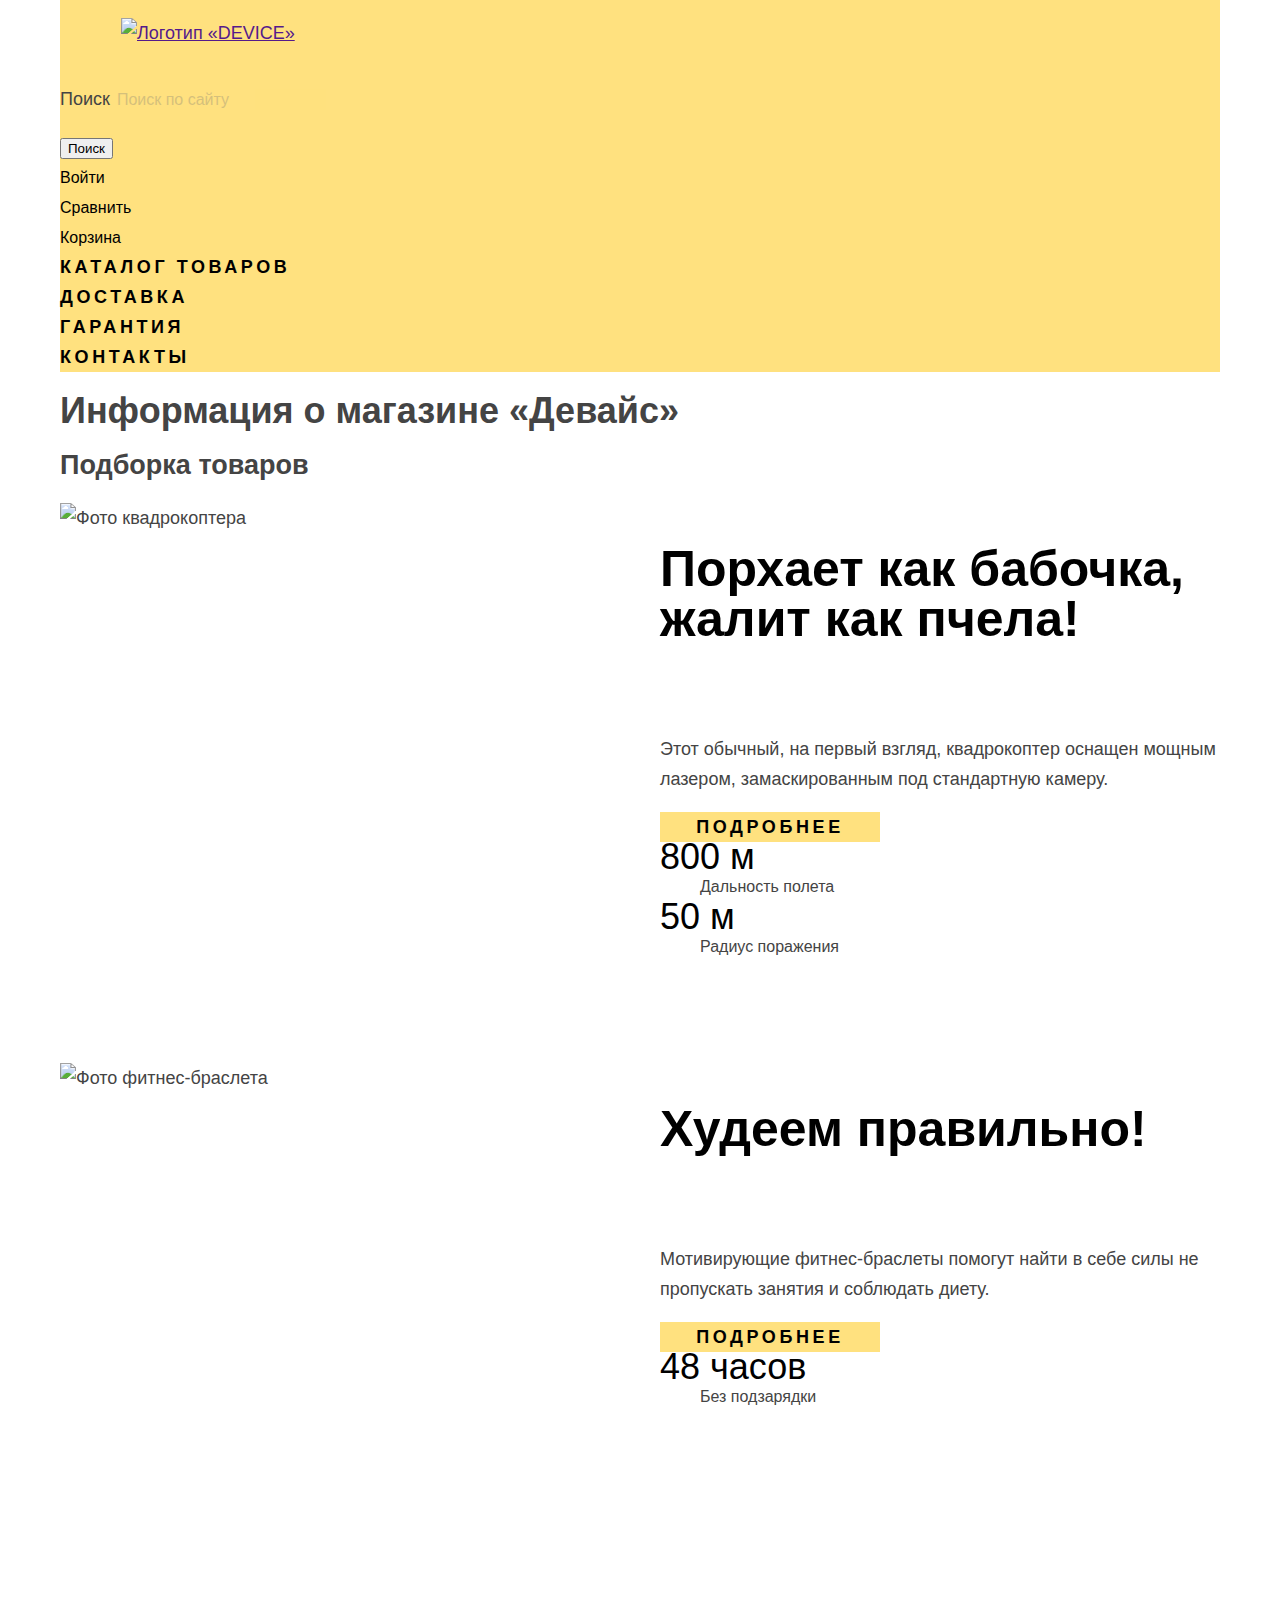
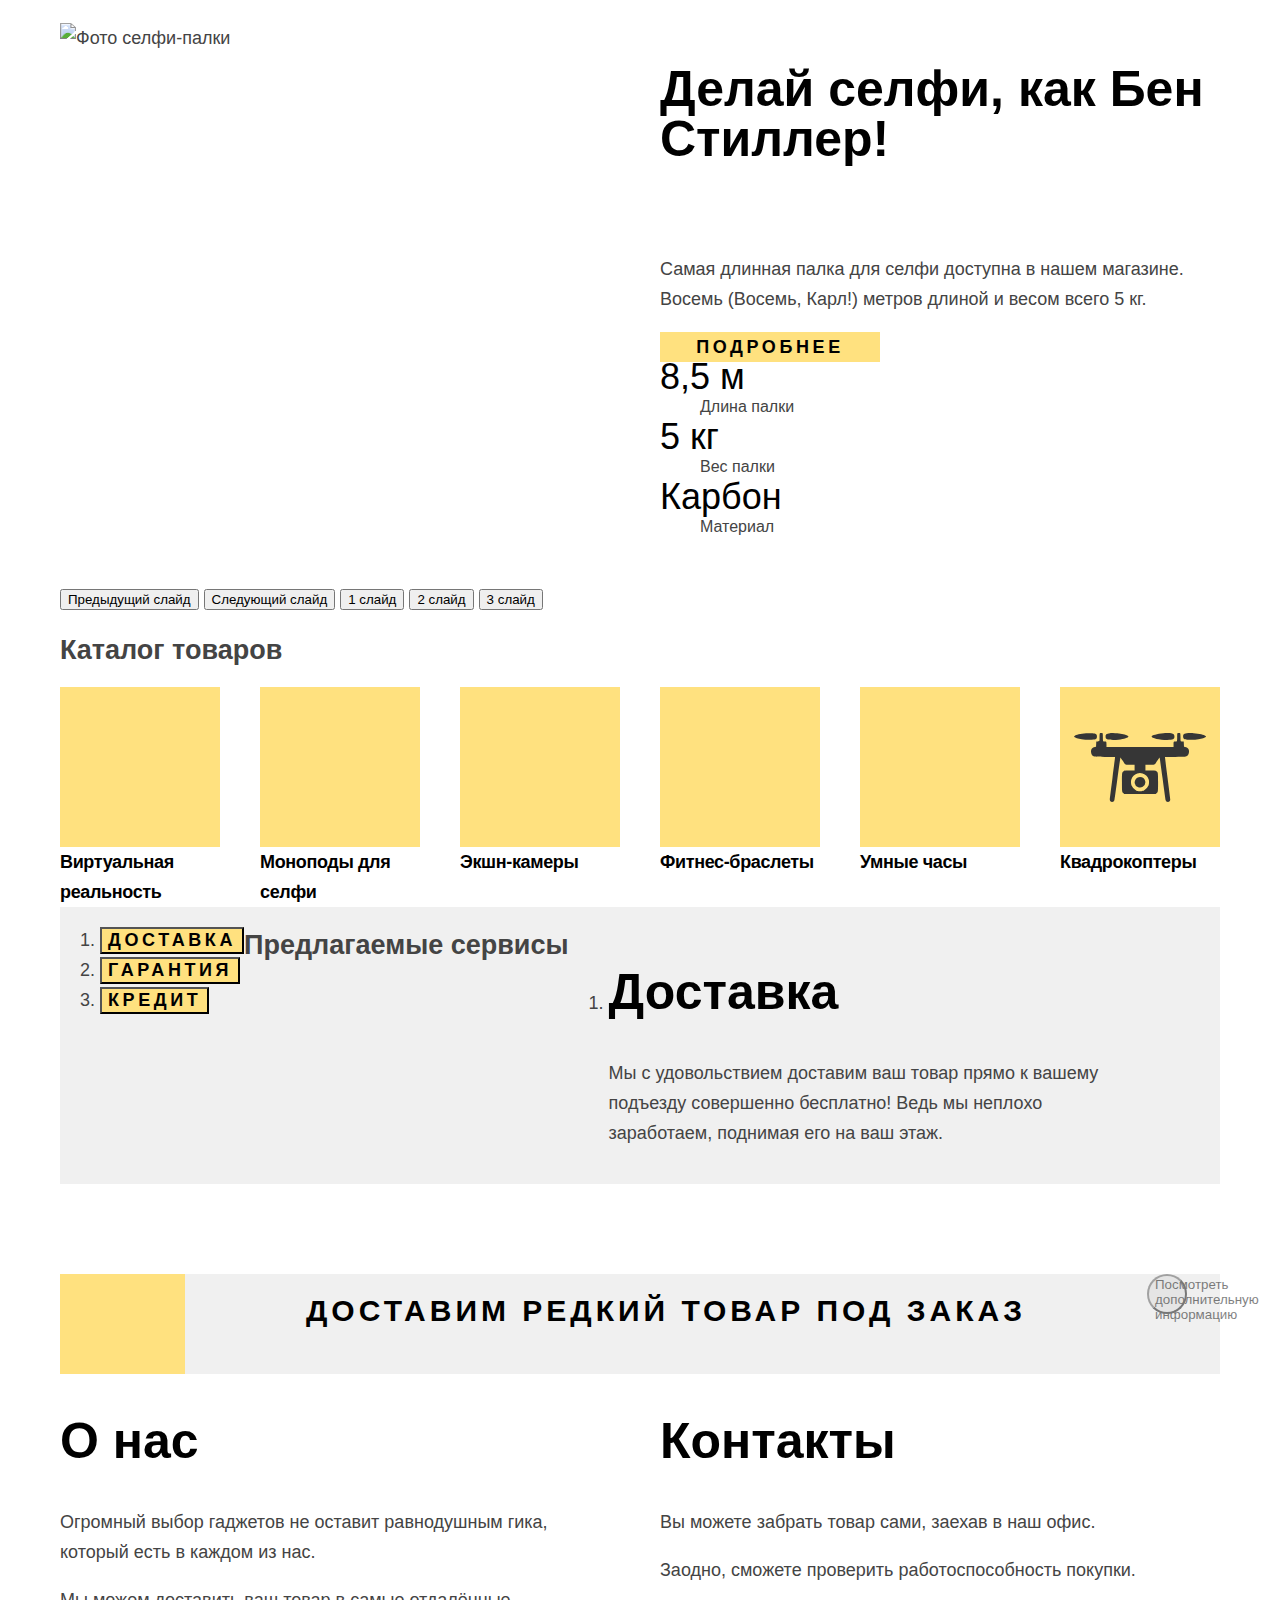
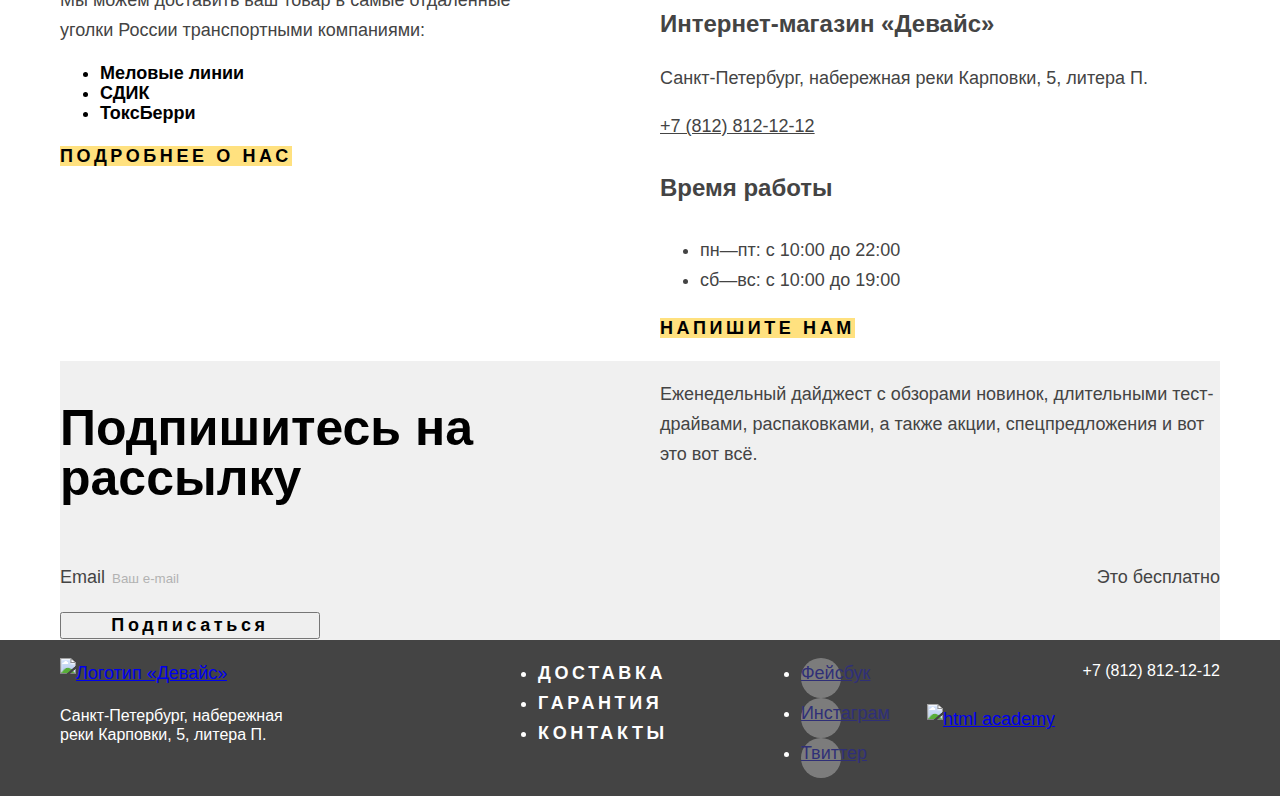
==== index.html @ fc52a1dc "Изменение в сетке главной страницы" ====
<!DOCTYPE html>
<html lang="ru">

<head>
  <meta charset="utf-8">
  <title>HTML Academy: Девайс</title>
  <link rel="stylesheet" href="styles/styles.css">
</head>

<body>
  <header class="page-header">
    <div class="header-container">
      <p class="page-header-logo">
        <a class="page-header-logo-link" href="">
          <img class="page-header-logo" src="img/device-logo.svg" width="144,9" height="36" alt="Логотип «DEVICE»">
        </a>
      </p>
      <ul class="user-list clear-list">
        <li class="user-item">
          <form class="user-serch-form" action="https://echo.htmlacademy.ru/" method="post">
            <p class="user-serch-field">
              <label class="visually-hidden" for="serch-field">Поиск</label>
              <input class="field-serch" placeholder="Поиск по сайту" type="text" name="serch-field" id="serch-field" required>
            </p>
            <button class="serch-button" type="submit">
              <span class="visually-hidden">Поиск</span>
            </button>
          </form>
        </li>
        <li class="user-item">
          <a class="user-link" href="#">Войти</a>
        </li>
        <li class="user-item">
          <a class="user-link" href="#">Сравнить</a>
        </li>
        <li class="user-item">
          <a class="user-link" href="#">Корзина</a>
        </li>
      </ul>

      <nav class="navigation">
        <ul class="navigation-list clear-list">
          <li class="navigation-item">
            <a class="navigation-link" href="catalog.html">Каталог товаров</a>
          </li>
          <li class="navigation-item">
            <a class="navigation-link" href="delivery.html">Доставка</a>
          </li>
          <li class="navigation-item">
            <a class="navigation-link" href="quality.html">Гарантия</a>
          </li>
          <li class="navigation-item">
            <a class="navigation-link" href="contacts.html">Контакты</a>
          </li>
        </ul>
      </nav>
    </div>
  </header>

  <main class="main-container main-index">
    <div class="page-container">
      <h1 class="visually-hidden">Информация о магазине «Девайс»</h1>
      <section class="slider">
        <h2 class="visually-hidden">Подборка товаров</h2>
        <ol class="slider-list clear-list">
          <li class="slider-item">
            <img class="slider-image" src="img/quadcopter-slider.png" width="560" height="560" alt="Фото квадрокоптера">
            <div class="slider-item-container">
              <h2 class="title slider-title">Порхает как бабочка, жалит как пчела!</h2>
              <div class="slider-number">01</div>
              <p class="slider-information">Этот обычный, на первый взгляд, квадрокоптер оснащен мощным лазером, замаскированным под стандартную камеру.</p>
              <a class="button button-slider button-more" href="#">Подробнее</a>
              <dl class="slider-description-list">
                <dt class="slider-description-term">800 м</dt>
                <dd class="slider-description-definition">Дальность полета</dd>
                <dt class="slider-description-term">50 м</dt>
                <dd class="slider-description-definition">Радиус поражения</dd>
              </dl>
            </div>
          </li>
          <li class="slider-item">
            <img class="slider-image" src="img/fitness-bracelet-slider.png" width="560" height="560" alt="Фото фитнес-браслета">
            <div class="slider-item-container">
              <h2 class="title slider-title">Худеем правильно!</h2>
              <div class="slider-number">02</div>
              <p class="slider-information">Мотивирующие фитнес-браслеты помогут найти в себе силы не пропускать занятия и соблюдать диету.</p>
              <a class="button button-slider button-more" href="#">Подробнее</a>
              <dl class="slider-description-list">
                <dt class="slider-description-term">48 часов</dt>
                <dd class="slider-description-definition">Без подзарядки</dd>
              </dl>
            </div>
          </li>
          <li class="slider-item">
            <img class="slider-image" src="img/selfie-stick-slider.png" width="560" height="560" alt="Фото селфи-палки">
            <div class="slider-item-container">
              <h2 class="title slider-title">Делай селфи, как Бен Стиллер!</h2>
              <div class="slider-number">03</div>
              <p class="slider-information">Самая длинная палка для селфи доступна в нашем магазине. Восемь (Восемь, Карл!) метров длиной и весом всего 5 кг.</p>
              <a class="button button-slider button-more" href="#">Подробнее</a>
              <dl class="slider-description-list">
                <dt class="slider-description-term">8,5 м</dt>
                <dd class="slider-description-definition">Длина палки</dd>
                <dt class="slider-description-term">5 кг</dt>
                <dd class="slider-description-definition">Вес палки</dd>
                <dt class="slider-description-term">Карбон</dt>
                <dd class="slider-description-definition">Материал</dd>
              </dl>
            </div>
          </li>
        </ol>
        <button class="slider-button slider-prev" type="button">
          <span class="visually-hidden">Предыдущий слайд</span>
        </button>
        <button class="slider-button slider-next" type="button">
          <span class="visually-hidden">Следующий слайд</span>
        </button>
        <button class="slider-pagination-button slider-pagination-button-current" type="button">
          <span class="visually-hidden">1 слайд</span>
        </button>
        <button class="slider-pagination-button" type="button">
          <span class="visually-hidden">2 слайд</span>
        </button>
        <button class="slider-pagination-button" type="button">
          <span class="visually-hidden">3 слайд</span>
        </button>
      </section>

      <section class="catalog-products">
        <h2 class="visually-hidden">Каталог товаров</h2>
        <ul class="catalog-list clear-list">
          <li class="catalog-item">
            <a class="catalog-link vr-link" href="#">Виртуальная реальность</a>
          </li>
          <li class="catalog-item">
            <a class="catalog-link monopod-link" href="#">Моноподы для селфи</a>
          </li>
          <li class="catalog-item">
            <a class="catalog-link action-camera-link" href="#">Экшн-камеры</a>
          </li>
          <li class="catalog-item">
            <a class="catalog-link fitness-bracelets-link" href="#">Фитнес-браслеты</a>
          </li>
          <li class="catalog-item">
            <a class="catalog-link smart-watch-link" href="#">Умные часы</a>
          </li>
          <li class="catalog-item">
            <a class="catalog-link quadcopter-link" href="#">Квадрокоптеры</a>
          </li>
        </ul>
      </section>

      <section class="services clear-list">
        <h2 class="visually-hidden">Предлагаемые сервисы</h2>
        <!-- Пока разметила таблицей, так как в задании нет выпадающих блоков  -->
        <ol class="services-list">
          <li class="services-item">
            <h2 class="title services-title">Доставка</h2>
            <p class="services-description">Мы с удовольствием доставим ваш товар прямо к вашему подъезду совершенно бесплатно! Ведь мы неплохо заработаем, поднимая его на ваш этаж.</p>
          </li>
        </ol>
        <ol class="slider-service-list">
          <li class="slider-servise-item">
            <button class="button service-button-current" type="button">Доставка</button>
          </li>
          <li class="slider-servise-item">
            <button class="button service-button" type="button">Гарантия</button>
          </li>
          <li class="slider-servise-item">
            <button class="button service-button" type="button">Кредит</button>
          </li>
        </ol>
      </section>

      <section class="appointment">
        <a class="appointment-link" href="#">
          <div class="delivery-block"></div>
          <h2 class="appointment-title">Доставим редкий товар под заказ</h2>
          <button class="info" type="button">
            <span class="visually-hidden">Посмотреть дополнительную информацию</span>
          </button>
        </a>
      </section>

      <div class="index-columns">
        <section class="information-section">
          <h2 class="title iformation-title">О нас</h2>
          <p class="iformation-description">Огромный выбор гаджетов не оставит равнодушным гика, который есть в каждом из нас.</p>
          <p class="iformation-description">Мы можем доставить ваш товар в самые отдалённые уголки России транспортными компаниями:</p>
          <ul class="transport-company-list">
            <li class="transport-company-item">Меловые линии</li>
            <li class="transport-company-item">СДИК</li>
            <li class="transport-company-item">ТоксБерри</li>
          </ul>
          <p class="more information">
            <a class="button button-more-us" href="#">Подробнее о нас</a>
          </p>
        </section>

        <section class="contacts">
          <h2 class="title contact-title">Контакты</h2>
          <p class="contact-description">Вы можете забрать товар сами, заехав в наш офис.</p>
          <p class="contact-description">Заодно, сможете проверить работоспособность покупки.</p>
          <h3 class="contacts-subtitle">Интернет-магазин «Девайс»</h3>
          <address class="contacts-address">
            <p class="contacts-address-text">Санкт-Петербург, набережная реки Карповки, 5, литера П.</p>
            <a class="contacts-phone" href="tel:88128121212">+7 (812) 812-12-12</a>
          </address>
          <h4 class="contacts-subtitle">Время работы</h4>
          <ul class="contacts-schedule">
            <li class="contacts-schedule-item">пн—пт: с 10:00 до 22:00</li>
            <li class="contacts-schedule-item">сб—вс: с 10:00 до 19:00</li>
          </ul>
          <p>
            <a class="button button-feedback" href="#">Напишите нам</a>
          </p>
        </section>
      </div>

      <section class="distribution">
        <h2 class="title distribution-title">Подпишитесь на рассылку</h2>
        <p class="distribution-description">Еженедельный дайджест с обзорами новинок, длительными тест-драйвами, распаковками, а также акции, спецпредложения и вот это вот всё.</p>
        <form class="distribution-form" action="https://echo.htmlacademy.ru/" method="post">
          <p class="distribution-email">
            <label class="visually-hidden" for="distribution-email">Email</label>
            <input class="field-distribution-email" placeholder="Ваш e-mail" type="email" name="distribution-email"
              id="distribution-email" required>
          </p>
          <button class="distribution-button" type="submit">Подписаться</button>
        </form>
        <p class="distribution-clarification">Это бесплатно</p>
      </section>
    </div>
  </main>

  <footer class="page-footer">
    <div class="page-footer-container">
      <div class="footer-adress-logo">
        <p class="footer-logo">
          <a class="footer-logo-link" href="#">
            <img class="footer-logo" src="img/device-logo.svg" width="144,9" height="36" alt="Логотип «Девайс»">
          </a>
        </p>
        <p class="adress">Санкт-Петербург, набережная реки Карповки, 5, литера П.</p>
      </div>

      <ul class="footer-navigation-list">
        <li class="footer-navigation-item">
          <a class="footer-navigation-link" href="#">Доставка</a>
        </li>
        <li class="footer-navigation-item">
          <a class="footer-navigation-link" href="#">Гарантия</a>
        </li>
        <li class="footer-navigation-item">
          <a class="footer-navigation-link" href="#">Контакты</a>
        </li>
      </ul>

      <ul class="footer-social-list">
        <li class="footer-social-item">
          <a class="social-icon-link" href="https://www.facebook.com/htmlacademy">
            <span class="visually-hidden">Фейсбук</span>
          </a>
        </li>
        <li class="footer-social-item">
          <a class="social-icon-link" href="https://www.instagram.com/htmlacademy/">
            <span class="visually-hidden">Инстаграм</span>
          </a>
        </li>
        <li class="footer-social-item">
          <a class="social-icon-link" href="https://twitter.com/htmlacademy_ru">
            <span class="visually-hidden">Твиттер</span>
          </a>
        </li>
      </ul>

      <div class="footer-phone-htmlacademy-logo">
        <p class="footer-phone">
          <a class="footer-phone" href="tel:88128121212">+7 (812) 812-12-12</a>
        </p>
        <p class="htmlacademy-link">
          <a class="htmlacademy-link" href="https://htmlacademy.ru/">
            <img class="footer-htmlacademy-logo" src="img/htmlacademy-logo.svg" width="115" height="34" alt="html academy">
          </a>
        </p>
      </div>
    </div>

  </footer>
</body>

</html>
---- styles/styles.css ----
@font-face {
  font-family: "Raleway";
  font-style: normal;
  font-weight: 800;
  src: url("../fonts/raleway/raleway-800.woff2") format("woff2");
  font-display: swap;
}

@font-face {
  font-family: "Rubik";
  font-style: normal;
  font-weight: 400;
  src: url("../fonts/rubik/rubik-400.woff2") format("woff2");
  font-display: swap;
}

@font-face {
  font-family: "Rubik";
  font-style: normal;
  font-weight: 700;
  src: url("../fonts/rubik/rubik-700.woff2") format("woff2");
  font-display: swap;
}

@font-face {
  font-family: "Rubik";
  font-style: normal;
  font-weight: 800;
  src: url("../fonts/rubik/rubik-800.woff2") format("woff2");
  font-display: swap;
}

html {
  height: 100%;
}

body {
  display: flex;
  flex-direction: column;
  min-height: 100%;
  margin: 0;
  font-family: "Rubik", sans-serif;
  font-size: 18px;
  line-height: 30px;
  color: #444444;
}

.button {
  font-family: "Raleway", sans-serif;
  font-size: 18px;
  line-height: 21,13px;
  font-weight: 800;
  letter-spacing: 0.2em;
  text-align: center;
  color: #000000;
  background-color: #FFE17F;
  text-decoration: none;
  text-transform: uppercase;
}

.title {
  font-family: "Raleway", sans-serif;
  font-size: 50px;
  line-height: 50px;
  font-weight: 800;
  color: #000000;
}

.clear-list {
  margin: 0;
  padding: 0;
  list-style: none;
}

.header-container {
  display: flex;
  flex-direction: column;
  width: 1160px;
  margin: 0 auto;
  background-color: #FFE17F;
}

.page-header-logo-link {
  display: block;
  margin-left: 61px;
}

.user-list {
  width: 1075px;
}

.field-serch {
  font-size: 16px;
  line-height: 19px;
  opacity: 0.3;
  color: #000000;
  background-color: #FFE17F;
  border: hidden;
}

.user-link {
  font-size: 16px;
  line-height: 19px;
  text-align: center;
  color: #000000;
  text-decoration: none;
}

.navigation-list {
  width: 1041px;
}

.navigation-link {
  font-family: "Raleway", sans-serif;
  line-height: 21px;
  font-weight: 800;
  letter-spacing: 0.2em;
  text-align: center;
  color: #000000;
  text-decoration: none;
  text-transform: uppercase;
}

.main-container {
  flex-grow: 1;
}

.main-index {
  color: #444444;
}

.main-inner {
  font-size: 16px;
  line-height: 19px;
  color: #000000;
}

.page-container {
  width: 1160px;
  margin: 0 auto;
}

.slider-list {
  text-align: left;
}

.slider-item {
  display: flex;
}

.slider-item-container {
  margin-left: 40px;
}

.slider-number {
  margin-right: 49px;
  font-size: 180px;
  line-height: 30px;
  font-weight: 800;
  text-align: right;
  color: #FFFFFF;
}

.button-slider {
  width: 220px;
  margin-right: 341px;
  display: block;
}

.slider-description-term {
  font-size: 36px;
  color: #000000;
}

.slider-description-definition {
  font-size: 16px;
}

.catalog-list {
  display: flex;
  justify-content: space-between;
}

.catalog-item {
  width: 160px;
}

.catalog-link {
  font-family: "Raleway", sans-serif;
  line-height: 24px;
  font-weight: 800;
  letter-spacing: -0.02em;
  text-align: left;
  color: #000000;
  text-decoration: none;
}

.catalog-link::before {
  content: "";
  width: 160px;
  height: 160px;
  display: block;
  background-color: #FFE17F;
  background-repeat: no-repeat;
  background-position: center;
}

.vr-link::before {
  background-image: url(../img/vr.svg);
}

.monopod-link::before {
  background-image: url(../img/monopod.svg);
}

.action-camera-link::before {
  background-image: url(../img/action-camera.svg);
}

.fitness-bracelets-link::before {
  background-image: url(../img/fitness-bracelet.svg);
}

.smart-watch-link::before {
  background-image: url(../img/smart-watch.svg);
}

.quadcopter-link::before {
  background-image: url(../img/quadcopter.svg);
}

.services {
  display: flex;
  width: 1094;
  text-align: left;
  background-color: #F0F0F0;
}

.services-description {
  width: 497px;
}

.slider-service-list {
  order: -1;
}

.appointment {
  width: 1160px;
  text-align: center;
  background-color: #F0F0F0;
}

.appointment-link {
  display: flex;
  justify-content: space-between;
  margin-top: 90px;
  padding: 0;
  font-family: "Raleway", sans-serif;
  font-size: 20px;
  line-height: 23px;
  font-weight: 800;
  letter-spacing: 0.2em;
  color: #000000;
  text-decoration: none;
  text-transform: uppercase;
}

.delivery-block {
  width: 125px;
  height: 100px;
  background-color: #FFE17F;
  display: block;
}

.info {
  width: 40px;
  height: 40px;
  margin-right: 33px;
  background-color: #DCDCDC;
  opacity: 0.5;
  border-radius: 50px;
  display: block;
}

.index-columns {
  display: flex;
}

.information-section {
  width: 497px;
  margin-right: 103px;
  text-align: left;
}

.transport-company-list {
  line-height: 20px;
  font-weight: 700;
  color: #000000;
}

.contacts {
  width: 515px;
  text-align: left;
}

.contacts-address-text {
  font-style: normal;
}

.contacts-phone {
  font-style: normal;
  color: #444444;
}

.contacts h3,
.contacts h4 {
  font-size: 24px;
  font-weight: 700;
}

.distribution {
  display: flex;
  justify-content: space-between;
  flex-wrap: wrap;
  background-color: #F0F0F0;
}

.distribution-title,
.distribution-description {
  width: 560px;
}

.field-distribution-email {
  width: 560px;
  margin-right: 40px;
  opacity: 0.5;
  background-color: #F0F0F0;
  border: hidden;
}

.distribution-button {
  width: 260px;
  margin-right: 171px;
  font-family: "Raleway", sans-serif;
  font-size: 18px;
  line-height: 21px;
  font-weight: 800;
  letter-spacing: 0.2em;
}

.page-footer {
  color: #FFFFFF;
  background-color: #444444;
}

.page-footer-container {
  display: flex;
  justify-content: space-between;
  flex-wrap: wrap;
  width: 1160px;
  margin: 0 auto;
}

.adress {
  width: 238px;
  margin-right: 114px;
  font-size: 16px;
  line-height: 19px;
  text-align: left;
}

.footer-navigation-link {
  width: 148px;
  margin-right: 7px;
  font-family: "Raleway", sans-serif;
  font-size: 18px;
  line-height: 21px;
  font-weight: 800;
  letter-spacing: 0.2em;
  text-align: center;
  color: #FFFFFF;
  text-decoration: none;
  text-transform: uppercase;
}

.social-icon-link {
  width: 40px;
  height: 40px;
  background-color: #FFFFFF;
  opacity: 0.3;
  border-radius: 50px;
  display: block;
}

.footer-phone {
  width: 293px;
  margin-left: auto;
  text-align: right;
  font-size: 16px;
  text-decoration: none;
  color: #FFFFFF;
}

.user-cabinet-off {
  font-size: 16px;
  line-height: 19px;
  text-align: center;
  opacity: 0.3;
  color: #000000;
  text-decoration: none;
}

.breadcrumbs-link {
  opacity: 0.6;
  color: #000000;
  text-decoration: none;
}

.catalog-products-title {
  font-family: "Raleway", sans-serif;
  letter-spacing: 0.2em;
  background-color: #DCDCDC;
  text-transform: uppercase;
}

.catalog-filter {
  background-color: #EBEBEB;
}

.catalog-filter-title {
  font-size: 18px;
  line-height: 20px;
  font-weight: 700;
  letter-spacing: -0.02em;
}

.catalog-filter-label {
  font-size: 15px;
  line-height: 18px;
  opacity: 0.3;
}

.sorting-container {
  color: #000000;
  background-color: #EBEBEB;
}

.sorting-label {
  font-family: "Raleway", sans-serif;
  letter-spacing: 0.2em;
  text-transform: uppercase;
}

.product-card-link {
  font-size: 18px;
  line-height: 24px;
  font-weight: 700;
  letter-spacing: -0.02em;
  color: #000000;
  text-decoration: none;
}

.product-card-price {
  font-size: 18px;
  font-weight: 400;
  line-height: 21px;
  color: #444444;
}

.product-card-new {
  font-family: "Raleway", sans-serif;
  font-size: 14px;
  font-weight: 800;
  line-height: 16px;
  letter-spacing: 0.2em;
  opacity: 0.6;
  text-transform: uppercase;
}

.show-more-link {
  font-family: "Raleway", sans-serif;
  font-weight: 800;
  letter-spacing: 0.2em;
  text-align: center;
  color: #000000;
  text-decoration: none;
  text-transform: uppercase;
}

.pagination {
  background-color: #EBEBEB;
}

.pagination-link {
  color: #444444;
  text-decoration: none;
}

.pagination-button {
  font-family: "Raleway", sans-serif;
  font-weight: 800;
  letter-spacing: 0.2em;
  text-align: center;
  color: #000000;
  text-transform: uppercase;
}
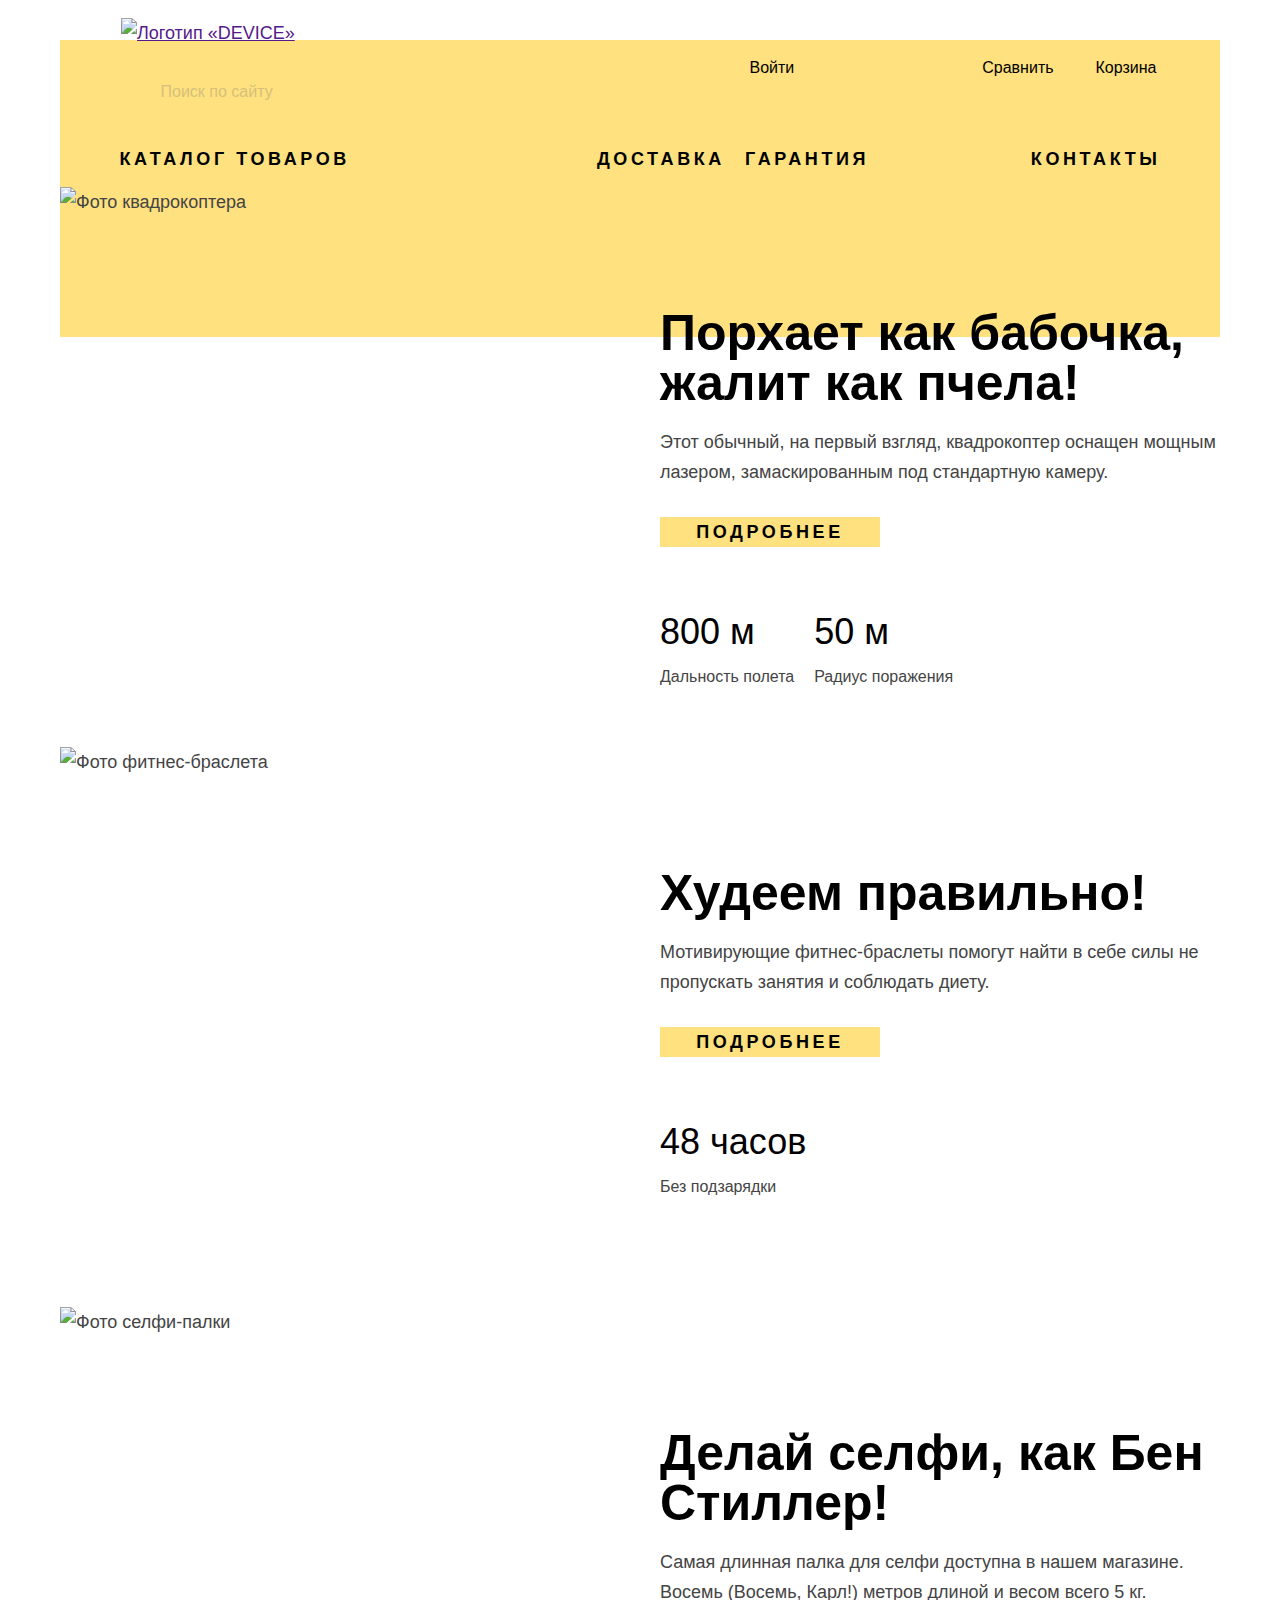
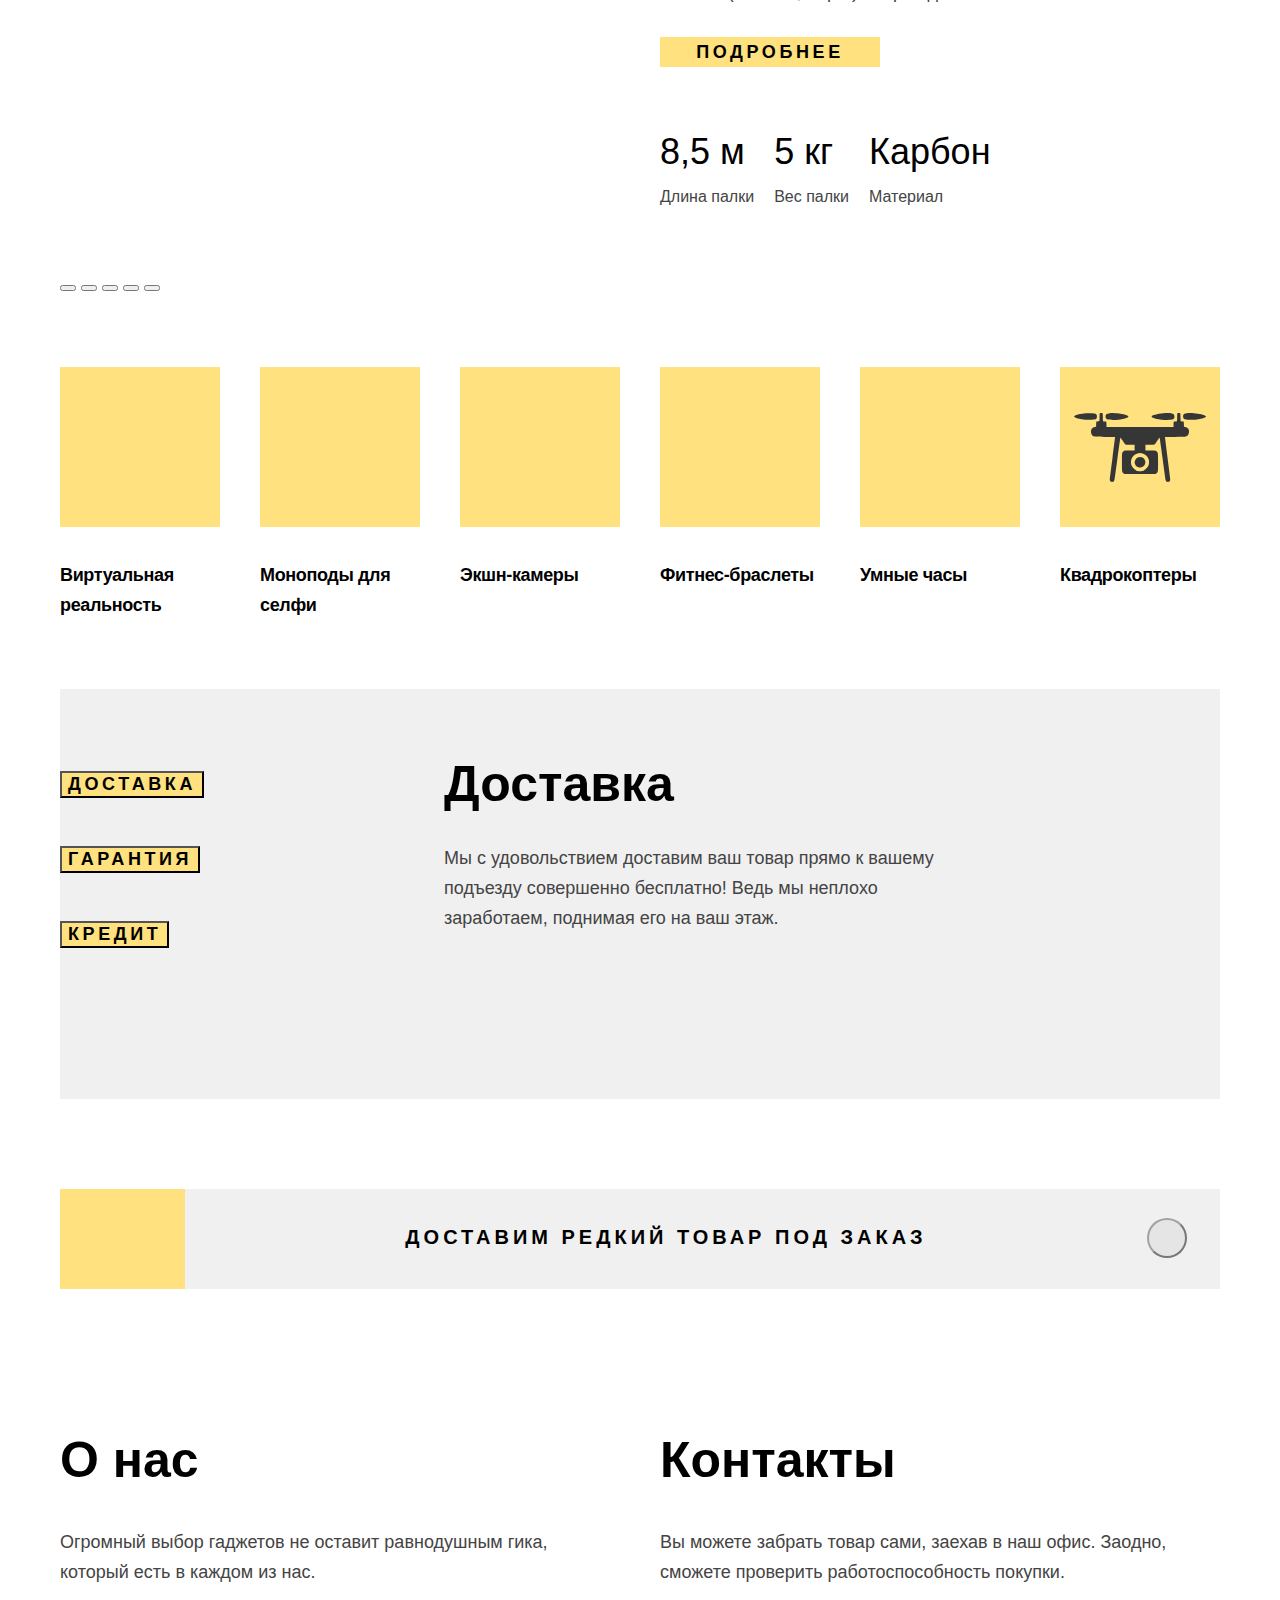
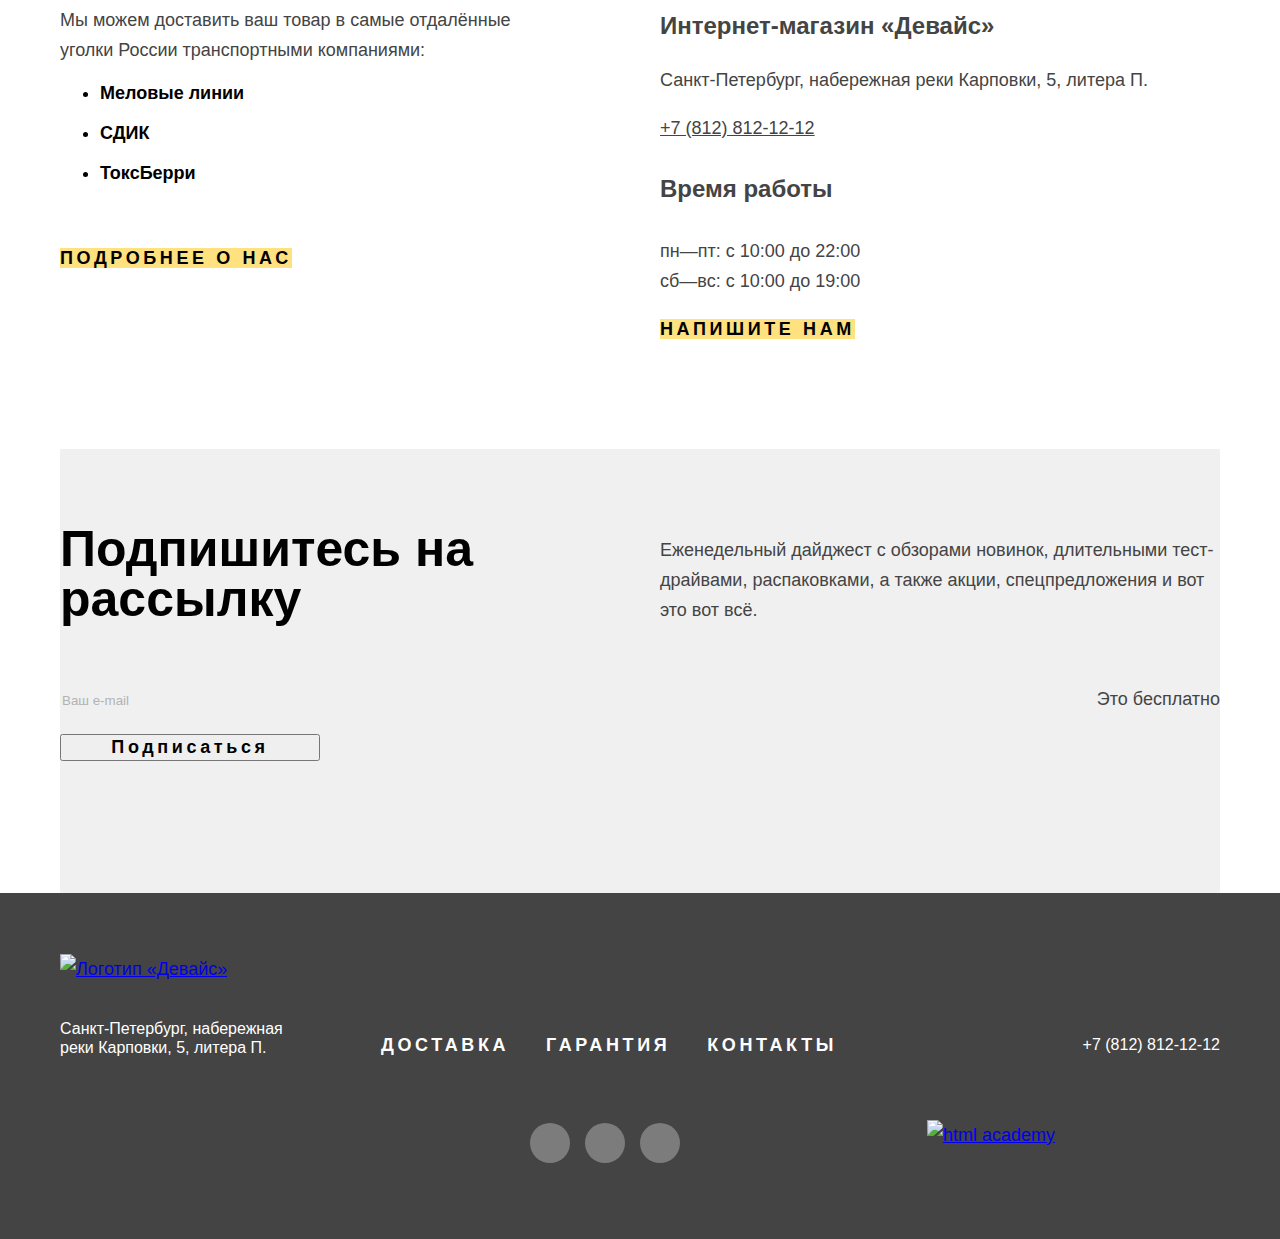
==== commit 553a8c74: "Микросетки на флексах для всех страниц" ====
--- a/index.html
+++ b/index.html
@@ -10,7 +10,7 @@
 <body>
   <header class="page-header">
     <div class="header-container">
-      <p class="page-header-logo">
+      <p class="page-header-logo logo">
         <a class="page-header-logo-link" href="">
           <img class="page-header-logo" src="img/device-logo.svg" width="144,9" height="36" alt="Логотип «DEVICE»">
         </a>
@@ -22,7 +22,7 @@
               <label class="visually-hidden" for="serch-field">Поиск</label>
               <input class="field-serch" placeholder="Поиск по сайту" type="text" name="serch-field" id="serch-field" required>
             </p>
-            <button class="serch-button" type="submit">
+            <button class="serch-button visually-hidden" type="submit">
               <span class="visually-hidden">Поиск</span>
             </button>
           </form>
@@ -67,14 +67,18 @@
             <img class="slider-image" src="img/quadcopter-slider.png" width="560" height="560" alt="Фото квадрокоптера">
             <div class="slider-item-container">
               <h2 class="title slider-title">Порхает как бабочка, жалит как пчела!</h2>
-              <div class="slider-number">01</div>
+              <!--Пока без графического оформления <div class="slider-number">01</div>-->
               <p class="slider-information">Этот обычный, на первый взгляд, квадрокоптер оснащен мощным лазером, замаскированным под стандартную камеру.</p>
               <a class="button button-slider button-more" href="#">Подробнее</a>
-              <dl class="slider-description-list">
-                <dt class="slider-description-term">800 м</dt>
-                <dd class="slider-description-definition">Дальность полета</dd>
-                <dt class="slider-description-term">50 м</dt>
-                <dd class="slider-description-definition">Радиус поражения</dd>
+              <dl class="slider-description-list clear-list">
+                <div class="slider-description-container">
+                  <dt class="slider-description-term">800 м</dt>
+                  <dd class="slider-description-definition">Дальность полета</dd>
+                </div>
+                <div class="slider-description-container">
+                  <dt class="slider-description-term">50 м</dt>
+                  <dd class="slider-description-definition">Радиус поражения</dd>
+                </div>
               </dl>
             </div>
           </li>
@@ -82,12 +86,14 @@
             <img class="slider-image" src="img/fitness-bracelet-slider.png" width="560" height="560" alt="Фото фитнес-браслета">
             <div class="slider-item-container">
               <h2 class="title slider-title">Худеем правильно!</h2>
-              <div class="slider-number">02</div>
+              <!--Пока без графического оформления <div class="slider-number">02</div>-->
               <p class="slider-information">Мотивирующие фитнес-браслеты помогут найти в себе силы не пропускать занятия и соблюдать диету.</p>
               <a class="button button-slider button-more" href="#">Подробнее</a>
               <dl class="slider-description-list">
-                <dt class="slider-description-term">48 часов</dt>
-                <dd class="slider-description-definition">Без подзарядки</dd>
+                <div class="slider-description-container">
+                  <dt class="slider-description-term">48 часов</dt>
+                  <dd class="slider-description-definition">Без подзарядки</dd>
+                </div>
               </dl>
             </div>
           </li>
@@ -95,16 +101,22 @@
             <img class="slider-image" src="img/selfie-stick-slider.png" width="560" height="560" alt="Фото селфи-палки">
             <div class="slider-item-container">
               <h2 class="title slider-title">Делай селфи, как Бен Стиллер!</h2>
-              <div class="slider-number">03</div>
+              <!--Пока без графического оформления <div class="slider-number">03</div>-->
               <p class="slider-information">Самая длинная палка для селфи доступна в нашем магазине. Восемь (Восемь, Карл!) метров длиной и весом всего 5 кг.</p>
               <a class="button button-slider button-more" href="#">Подробнее</a>
               <dl class="slider-description-list">
-                <dt class="slider-description-term">8,5 м</dt>
-                <dd class="slider-description-definition">Длина палки</dd>
-                <dt class="slider-description-term">5 кг</dt>
-                <dd class="slider-description-definition">Вес палки</dd>
-                <dt class="slider-description-term">Карбон</dt>
-                <dd class="slider-description-definition">Материал</dd>
+                <div class="slider-description-container">
+                  <dt class="slider-description-term">8,5 м</dt>
+                  <dd class="slider-description-definition">Длина палки</dd>
+                </div>
+                <div class="slider-description-container">
+                  <dt class="slider-description-term">5 кг</dt>
+                  <dd class="slider-description-definition">Вес палки</dd>
+                </div>
+                <div class="slider-description-container">
+                  <dt class="slider-description-term">Карбон</dt>
+                  <dd class="slider-description-definition">Материал</dd>
+                </div>
               </dl>
             </div>
           </li>
@@ -150,16 +162,16 @@
         </ul>
       </section>
 
-      <section class="services clear-list">
+      <section class="services">
         <h2 class="visually-hidden">Предлагаемые сервисы</h2>
         <!-- Пока разметила таблицей, так как в задании нет выпадающих блоков  -->
-        <ol class="services-list">
+        <ol class="services-list clear-list">
           <li class="services-item">
             <h2 class="title services-title">Доставка</h2>
             <p class="services-description">Мы с удовольствием доставим ваш товар прямо к вашему подъезду совершенно бесплатно! Ведь мы неплохо заработаем, поднимая его на ваш этаж.</p>
           </li>
         </ol>
-        <ol class="slider-service-list">
+        <ol class="slider-service-list clear-list">
           <li class="slider-servise-item">
             <button class="button service-button-current" type="button">Доставка</button>
           </li>
@@ -199,15 +211,14 @@
 
         <section class="contacts">
           <h2 class="title contact-title">Контакты</h2>
-          <p class="contact-description">Вы можете забрать товар сами, заехав в наш офис.</p>
-          <p class="contact-description">Заодно, сможете проверить работоспособность покупки.</p>
+          <p class="contact-description">Вы можете забрать товар сами, заехав в наш офис. Заодно, сможете проверить работоспособность покупки.</p>
           <h3 class="contacts-subtitle">Интернет-магазин «Девайс»</h3>
           <address class="contacts-address">
             <p class="contacts-address-text">Санкт-Петербург, набережная реки Карповки, 5, литера П.</p>
             <a class="contacts-phone" href="tel:88128121212">+7 (812) 812-12-12</a>
           </address>
           <h4 class="contacts-subtitle">Время работы</h4>
-          <ul class="contacts-schedule">
+          <ul class="contacts-schedule clear-list">
             <li class="contacts-schedule-item">пн—пт: с 10:00 до 22:00</li>
             <li class="contacts-schedule-item">сб—вс: с 10:00 до 19:00</li>
           </ul>
@@ -236,7 +247,7 @@
   <footer class="page-footer">
     <div class="page-footer-container">
       <div class="footer-adress-logo">
-        <p class="footer-logo">
+        <p class="footer-logo logo">
           <a class="footer-logo-link" href="#">
             <img class="footer-logo" src="img/device-logo.svg" width="144,9" height="36" alt="Логотип «Девайс»">
           </a>
@@ -244,41 +255,43 @@
         <p class="adress">Санкт-Петербург, набережная реки Карповки, 5, литера П.</p>
       </div>
 
-      <ul class="footer-navigation-list">
-        <li class="footer-navigation-item">
-          <a class="footer-navigation-link" href="#">Доставка</a>
-        </li>
-        <li class="footer-navigation-item">
-          <a class="footer-navigation-link" href="#">Гарантия</a>
-        </li>
-        <li class="footer-navigation-item">
-          <a class="footer-navigation-link" href="#">Контакты</a>
-        </li>
-      </ul>
-
-      <ul class="footer-social-list">
-        <li class="footer-social-item">
-          <a class="social-icon-link" href="https://www.facebook.com/htmlacademy">
-            <span class="visually-hidden">Фейсбук</span>
-          </a>
-        </li>
-        <li class="footer-social-item">
-          <a class="social-icon-link" href="https://www.instagram.com/htmlacademy/">
-            <span class="visually-hidden">Инстаграм</span>
-          </a>
-        </li>
-        <li class="footer-social-item">
-          <a class="social-icon-link" href="https://twitter.com/htmlacademy_ru">
-            <span class="visually-hidden">Твиттер</span>
-          </a>
-        </li>
-      </ul>
+      <div class="navigation-social">
+        <ul class="footer-navigation-list clear-list">
+          <li class="footer-navigation-item">
+            <a class="footer-navigation-link" href="#">Доставка</a>
+          </li>
+          <li class="footer-navigation-item">
+            <a class="footer-navigation-link" href="#">Гарантия</a>
+          </li>
+          <li class="footer-navigation-item">
+            <a class="footer-navigation-link" href="#">Контакты</a>
+          </li>
+        </ul>
+
+        <ul class="footer-social-list clear-list">
+          <li class="footer-social-item">
+            <a class="social-icon-link" href="https://www.facebook.com/htmlacademy">
+              <span class="visually-hidden">Фейсбук</span>
+            </a>
+          </li>
+          <li class="footer-social-item">
+            <a class="social-icon-link" href="https://www.instagram.com/htmlacademy/">
+              <span class="visually-hidden">Инстаграм</span>
+            </a>
+          </li>
+          <li class="footer-social-item">
+            <a class="social-icon-link" href="https://twitter.com/htmlacademy_ru">
+              <span class="visually-hidden">Твиттер</span>
+            </a>
+          </li>
+        </ul>
+      </div>
 
       <div class="footer-phone-htmlacademy-logo">
         <p class="footer-phone">
           <a class="footer-phone" href="tel:88128121212">+7 (812) 812-12-12</a>
         </p>
-        <p class="htmlacademy-link">
+        <p class="htmlacademy-link logo">
           <a class="htmlacademy-link" href="https://htmlacademy.ru/">
             <img class="footer-htmlacademy-logo" src="img/htmlacademy-logo.svg" width="115" height="34" alt="html academy">
           </a>
--- a/styles/styles.css
+++ b/styles/styles.css
@@ -39,12 +39,24 @@
   flex-direction: column;
   min-height: 100%;
   margin: 0;
+  padding-top: 40px;
   font-family: "Rubik", sans-serif;
   font-size: 18px;
   line-height: 30px;
   color: #444444;
 }
 
+.visually-hidden {
+  position: absolute;
+  width: 1px;
+  height: 1px;
+  margin: -1px;
+  padding: 0;
+  border: 0;
+  clip: rect(0 0 0 0);
+  overflow: hidden;
+}
+
 .button {
   font-family: "Raleway", sans-serif;
   font-size: 18px;
@@ -72,24 +84,41 @@
   list-style: none;
 }
 
+.logo {
+  margin: 0;
+  padding: 0;
+}
+
 .header-container {
   display: flex;
   flex-direction: column;
   width: 1160px;
   margin: 0 auto;
+  padding-bottom: 152px;
   background-color: #FFE17F;
 }
 
 .page-header-logo-link {
   display: block;
+  margin-top: -22px;
   margin-left: 61px;
 }
 
 .user-list {
+  display: flex;
+  margin: 0 auto;
+  flex-wrap: wrap;
   width: 1075px;
 }
 
+.user-serch-form {
+  width: 516px;
+  padding: 10px;
+  margin-right: 3px;
+}
+
 .field-serch {
+  width: 304px;
   font-size: 16px;
   line-height: 19px;
   opacity: 0.3;
@@ -99,6 +128,8 @@
 }
 
 .user-link {
+  display: block;
+  padding: 10px 21px;
   font-size: 16px;
   line-height: 19px;
   text-align: center;
@@ -106,11 +137,29 @@
   text-decoration: none;
 }
 
+.user-item:nth-child(1) {
+  padding-left: 46px;
+}
+
+.user-item:nth-child(2) {
+  padding-left: 41px;
+}
+
+.user-item:nth-child(3) {
+  padding-left: 44px;
+  margin-left: auto;
+}
+
 .navigation-list {
   width: 1041px;
+  display: flex;
+  margin: 0 auto;
+  flex-wrap: wrap;
 }
 
 .navigation-link {
+  display: block;
+  padding: 15px 0;
   font-family: "Raleway", sans-serif;
   line-height: 21px;
   font-weight: 800;
@@ -119,17 +168,36 @@
   color: #000000;
   text-decoration: none;
   text-transform: uppercase;
+}
+
+.navigation-item:nth-child(1) {
+  margin-right: 247px;
+}
+
+.navigation-item:nth-child(2) {
+  margin-right: 20px;
+}
+
+.navigation-item:nth-child(3) {
+  margin-right: 62px;
+}
+
+.navigation-item:nth-child(4) {
+ margin-left: auto;
 }
 
 .main-container {
   flex-grow: 1;
+
 }
 
 .main-index {
   color: #444444;
+  margin-top: -150px;
 }
 
 .main-inner {
+  padding-top: 37px;
   font-size: 16px;
   line-height: 19px;
   color: #000000;
@@ -138,6 +206,10 @@
 .page-container {
   width: 1160px;
   margin: 0 auto;
+}
+
+.slider  {
+  margin-bottom: 70px;
 }
 
 .slider-list {
@@ -161,32 +233,58 @@
   color: #FFFFFF;
 }
 
+.slider-title {
+  margin-top: 121px;
+  margin-bottom: 19px;
+}
+
+.slider-information {
+  margin-top: 0;
+  margin-bottom: 30px;
+}
+
 .button-slider {
   width: 220px;
-  margin-right: 341px;
-  display: block;
+  margin-bottom: 70px;
+  display: block;
+}
+
+.slider-description-list {
+  display: flex;
 }
 
 .slider-description-term {
+  margin-bottom: 15px;
   font-size: 36px;
   color: #000000;
 }
 
 .slider-description-definition {
+  margin-top: 0;
+  margin-left: 0;
   font-size: 16px;
+  margin-right: 20px;
 }
 
 .catalog-list {
   display: flex;
   justify-content: space-between;
+  flex-wrap: wrap;
+  margin-bottom: 69px;
 }
 
 .catalog-item {
   width: 160px;
+  margin-right: 40px;
+}
+
+.catalog-item:nth-child(6n) {
+  margin-right: 0;
 }
 
 .catalog-link {
   font-family: "Raleway", sans-serif;
+  font-size: 18px;
   line-height: 24px;
   font-weight: 800;
   letter-spacing: -0.02em;
@@ -196,6 +294,7 @@
 }
 
 .catalog-link::before {
+  margin-bottom: 33px;
   content: "";
   width: 160px;
   height: 160px;
@@ -232,20 +331,38 @@
 .services {
   display: flex;
   width: 1094;
+  margin-bottom: 90px;
   text-align: left;
   background-color: #F0F0F0;
 }
 
+.services-title {
+  margin-top: 70px;
+  margin-bottom: 34px;
+}
+
 .services-description {
+  margin-top: 0;
+  margin-bottom: 150px;
   width: 497px;
 }
 
 .slider-service-list {
   order: -1;
+  margin: 80px 240px 150px 0;
+}
+
+.slider-servise-item {
+  margin-bottom: 45px;
+}
+
+.slider-servise-item:nth-child(3) {
+  margin-bottom: 0;
 }
 
 .appointment {
   width: 1160px;
+  margin-bottom: 97px;
   text-align: center;
   background-color: #F0F0F0;
 }
@@ -253,16 +370,18 @@
 .appointment-link {
   display: flex;
   justify-content: space-between;
-  margin-top: 90px;
-  padding: 0;
+  text-decoration: none;
+  text-transform: uppercase;
+}
+
+.appointment-title {
+  margin-top: 37px;
   font-family: "Raleway", sans-serif;
   font-size: 20px;
   line-height: 23px;
   font-weight: 800;
   letter-spacing: 0.2em;
   color: #000000;
-  text-decoration: none;
-  text-transform: uppercase;
 }
 
 .delivery-block {
@@ -275,6 +394,7 @@
 .info {
   width: 40px;
   height: 40px;
+  margin-top: 29px;
   margin-right: 33px;
   background-color: #DCDCDC;
   opacity: 0.5;
@@ -284,6 +404,7 @@
 
 .index-columns {
   display: flex;
+  margin-bottom: 87px;
 }
 
 .information-section {
@@ -292,15 +413,32 @@
   text-align: left;
 }
 
+.iformation-title {
+  margin-top: 49px;
+}
+
 .transport-company-list {
+  margin-bottom: 60px;
   line-height: 20px;
   font-weight: 700;
   color: #000000;
+}
+
+.transport-company-item {
+  margin-bottom: 20px;
+}
+
+.transport-company-item:nth-child(3) {
+  margin-bottom: 0;
 }
 
 .contacts {
   width: 515px;
   text-align: left;
+}
+
+.contact-title {
+  margin-top: 49px;
 }
 
 .contacts-address-text {
@@ -322,12 +460,21 @@
   display: flex;
   justify-content: space-between;
   flex-wrap: wrap;
+  padding-bottom: 131px;
   background-color: #F0F0F0;
 }
 
 .distribution-title,
 .distribution-description {
   width: 560px;
+}
+
+.distribution-title {
+  margin-top: 75px;
+}
+
+.distribution-description {
+  margin-top: 86px;
 }
 
 .field-distribution-email {
@@ -357,21 +504,35 @@
   display: flex;
   justify-content: space-between;
   flex-wrap: wrap;
+  padding: 61px 0;
   width: 1160px;
   margin: 0 auto;
 }
 
 .adress {
   width: 238px;
-  margin-right: 114px;
+  margin-top: 35px;
+  margin-right: auto;
+  margin-bottom: 66px;
   font-size: 16px;
   line-height: 19px;
   text-align: left;
 }
 
+.navigation-social {
+  margin-top: 76px;
+}
+
+.footer-navigation-list {
+  display: flex;
+  flex-wrap: wrap;
+  margin-bottom: 63px;
+}
+
 .footer-navigation-link {
   width: 148px;
   margin-right: 7px;
+  padding: 5px 15px;
   font-family: "Raleway", sans-serif;
   font-size: 18px;
   line-height: 21px;
@@ -381,24 +542,54 @@
   color: #FFFFFF;
   text-decoration: none;
   text-transform: uppercase;
+}
+
+.footer-navigation-item:nth-child(3n) {
+  margin-right: 0;
+}
+
+.footer-social-list {
+  display: flex;
+  flex-wrap: wrap;
+  justify-content: center;
 }
 
 .social-icon-link {
   width: 40px;
   height: 40px;
+  margin-right: 15px;
+  margin-bottom: 15px;
   background-color: #FFFFFF;
   opacity: 0.3;
   border-radius: 50px;
   display: block;
 }
 
+.footer-social-item:nth-child(3n) {
+  margin-right: 0;
+}
+
+.footer-phone-htmlacademy-logo {
+  margin-top: 60px;
+}
+
 .footer-phone {
   width: 293px;
   margin-left: auto;
+  margin-bottom: 60px;
   text-align: right;
   font-size: 16px;
   text-decoration: none;
   color: #FFFFFF;
+}
+
+.header-container-inner {
+  display: flex;
+  flex-direction: column;
+  width: 1160px;
+  margin: 0 auto;
+  padding-bottom: 53px;
+  background-color: #FFE17F;
 }
 
 .user-cabinet-off {
@@ -410,14 +601,42 @@
   text-decoration: none;
 }
 
+.page-container-inner {
+  width: 1100px;
+  margin: 0 auto;
+  padding-left: 60px;
+}
+
+.inner-header-title {
+  margin-top: 0;
+  margin-bottom: 14px;
+}
+
+.breadcrumbs-list {
+  display: flex;
+  margin-bottom: 49px;
+}
+
 .breadcrumbs-link {
+  margin-right: 36px;
   opacity: 0.6;
   color: #000000;
   text-decoration: none;
 }
 
+.catalog-products {
+  display: flex;
+}
+
+.catalog-filter-container {
+  width: 200px;
+  margin-right: 72px;
+}
+
 .catalog-products-title {
-  font-family: "Raleway", sans-serif;
+  padding: 25px 32px;
+  font-family: "Raleway", sans-serif;
+  font-size: 16px;
   letter-spacing: 0.2em;
   background-color: #DCDCDC;
   text-transform: uppercase;
@@ -440,15 +659,36 @@
   opacity: 0.3;
 }
 
+.catalog-right-column {
+  width: 760px;
+}
+
 .sorting-container {
+  display: flex;
+  padding: 25px 72px;
+  margin-bottom: 69px;
   color: #000000;
   background-color: #EBEBEB;
 }
 
+.sorting-type {
+  margin-right: auto;
+}
+
 .sorting-label {
   font-family: "Raleway", sans-serif;
   letter-spacing: 0.2em;
   text-transform: uppercase;
+}
+
+.sorting-link {
+  max-width: 11px;
+  height: 10px;
+  display: block;
+}
+
+.product-list {
+  margin-bottom: 44px;
 }
 
 .product-card-link {
@@ -477,7 +717,14 @@
   text-transform: uppercase;
 }
 
+.show-more {
+  margin-top: 0;
+  margin-bottom: 51px;
+}
+
 .show-more-link {
+  border: 3px solid #000000;
+  padding: 15px;
   font-family: "Raleway", sans-serif;
   font-weight: 800;
   letter-spacing: 0.2em;
@@ -487,13 +734,39 @@
   text-transform: uppercase;
 }
 
+.pagination-container {
+  display: flex;
+  padding: 25px;
+  width: 760px;
+  background-color: #EBEBEB;
+}
+
 .pagination {
-  background-color: #EBEBEB;
+  display: flex;
+  justify-content: space-between;
+  flex-wrap: wrap;
+}
+
+.pagination-item {
+  margin-right: 28px;
+}
+
+.pagination-item:nth-child(7) {
+  margin-right: 0;
+}
+
+.pagination-prev {
+  margin-right: 209px;
+}
+
+.pagination-next {
+  margin-left: auto;
 }
 
 .pagination-link {
   color: #444444;
   text-decoration: none;
+  opacity: 0.3;
 }
 
 .pagination-button {
@@ -503,5 +776,6 @@
   text-align: center;
   color: #000000;
   text-transform: uppercase;
-}
-
+  opacity: 100;
+}
+
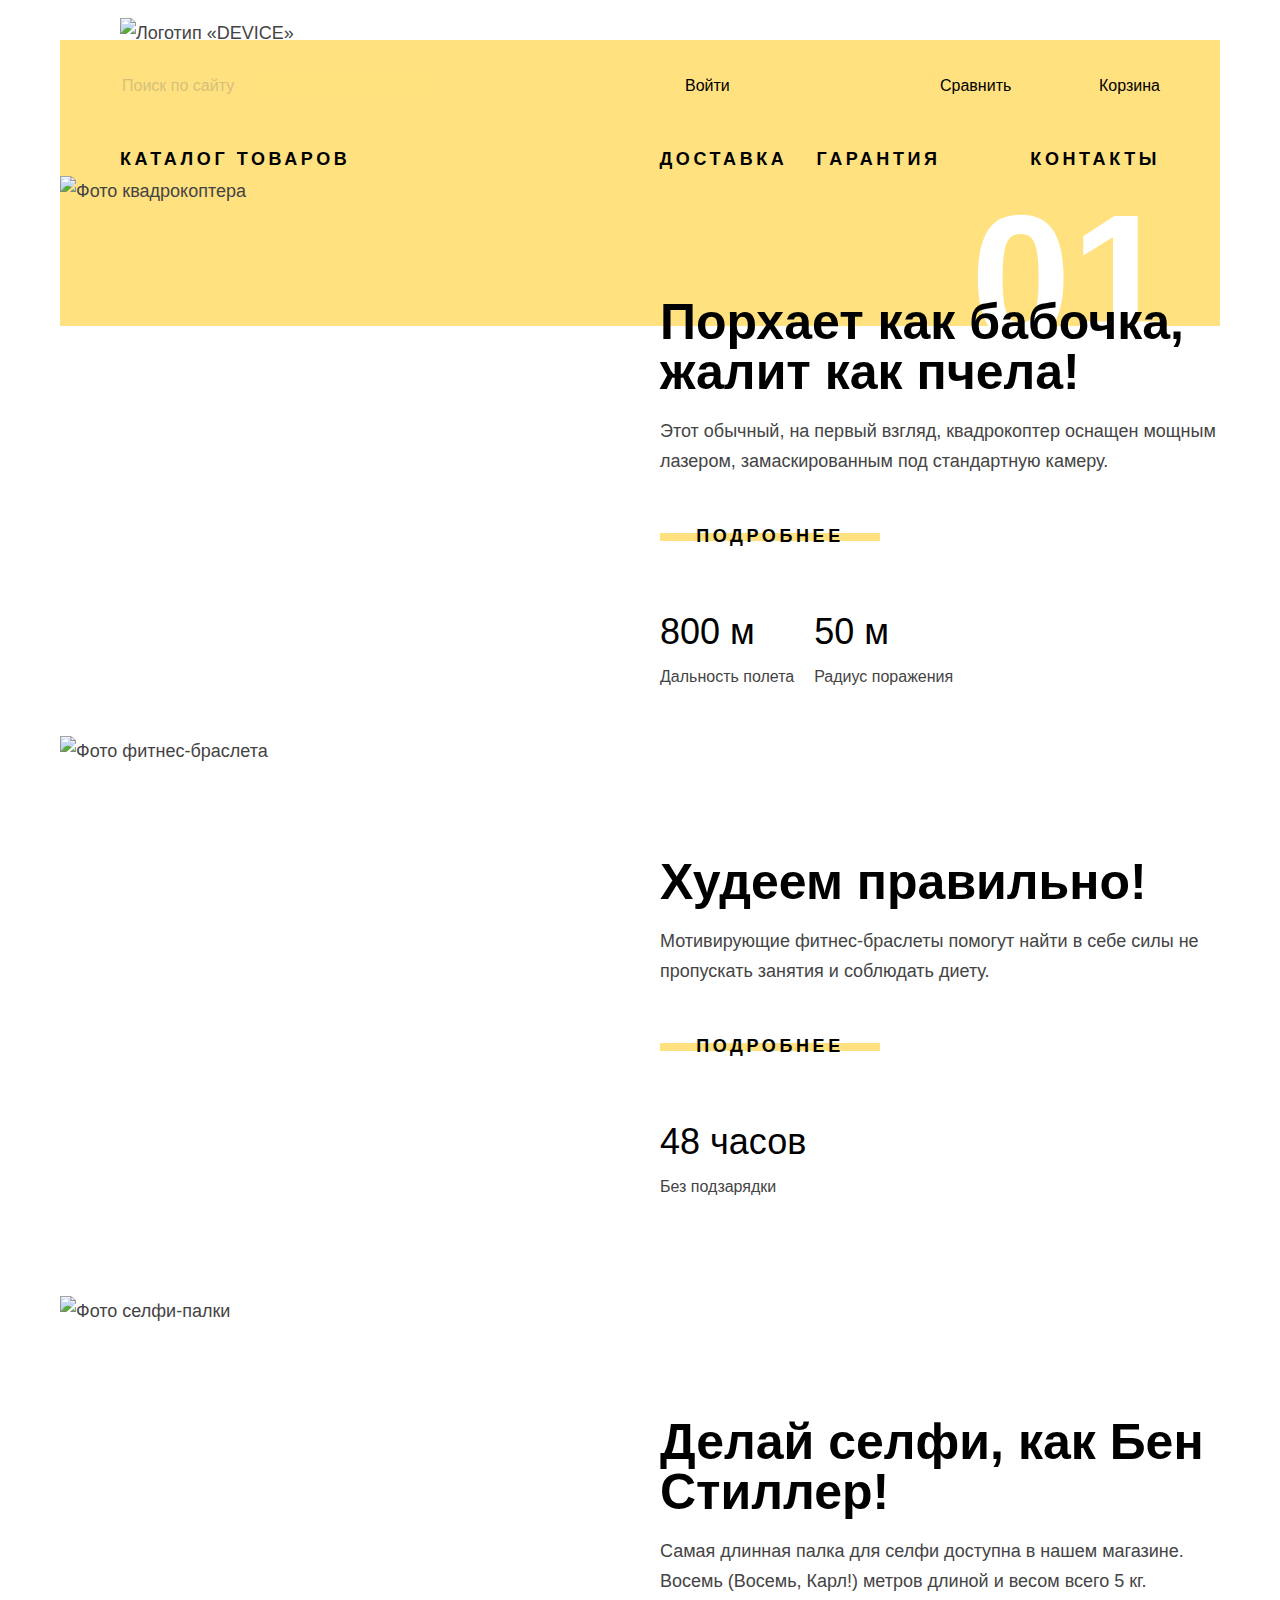
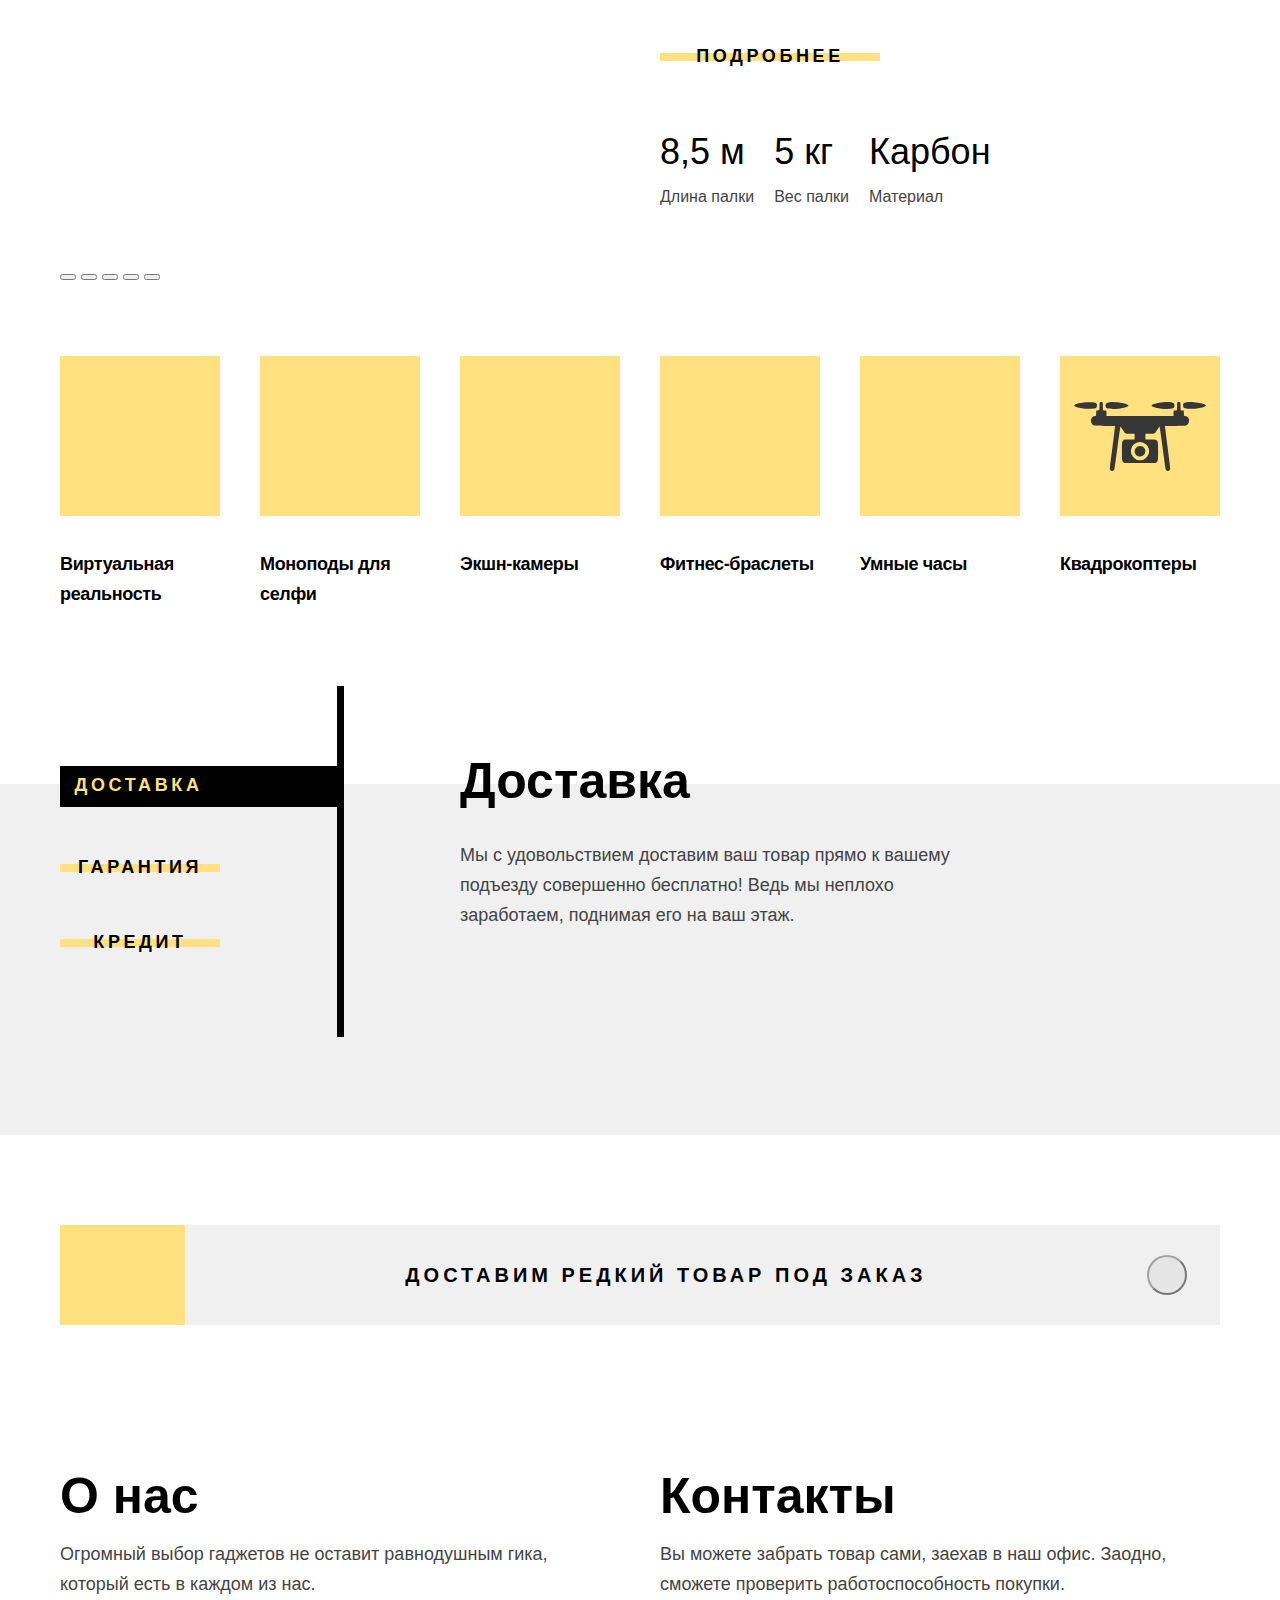
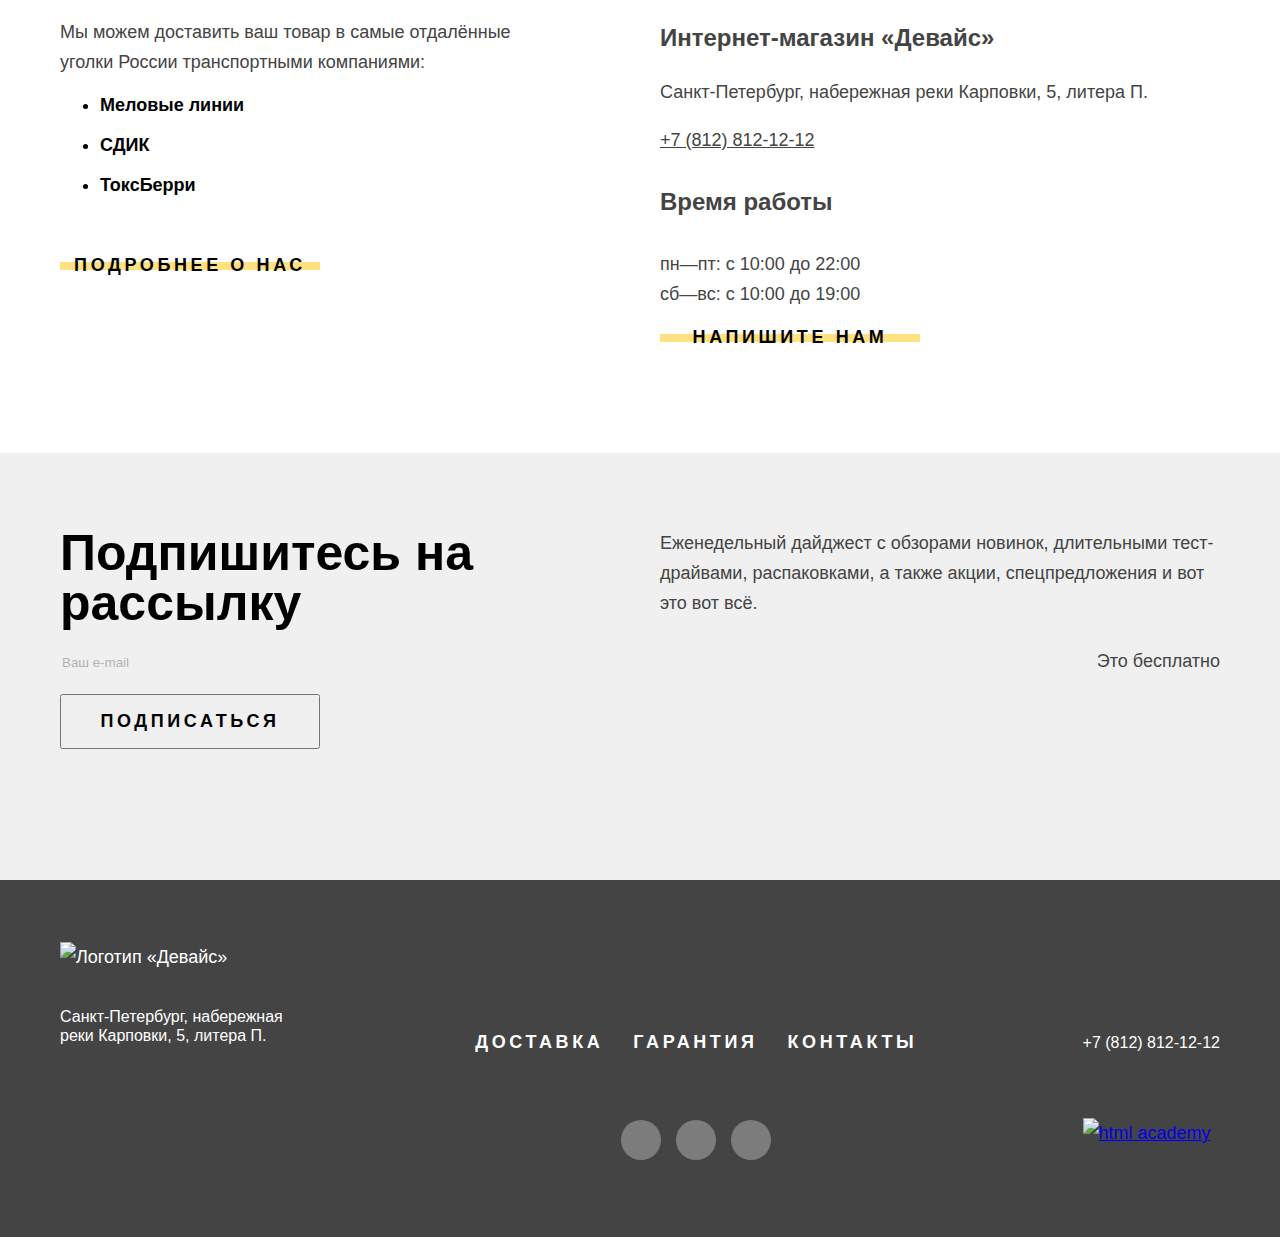
==== commit cb3534b2: "Новые изменения в микросетках на флексах всех страниц" ====
--- a/index.html
+++ b/index.html
@@ -11,17 +11,15 @@
   <header class="page-header">
     <div class="header-container">
       <p class="page-header-logo logo">
-        <a class="page-header-logo-link" href="">
-          <img class="page-header-logo" src="img/device-logo.svg" width="144,9" height="36" alt="Логотип «DEVICE»">
+        <a class="page-header-logo-link">
+          <img src="img/device-logo.svg" width="145" height="36" alt="Логотип «DEVICE»">
         </a>
       </p>
-      <ul class="user-list clear-list">
+      <ul class="user-list clear-list flex-list">
         <li class="user-item">
           <form class="user-serch-form" action="https://echo.htmlacademy.ru/" method="post">
-            <p class="user-serch-field">
-              <label class="visually-hidden" for="serch-field">Поиск</label>
-              <input class="field-serch" placeholder="Поиск по сайту" type="text" name="serch-field" id="serch-field" required>
-            </p>
+            <label class="visually-hidden" for="serch-field">Поиск</label>
+            <input class="field-serch" placeholder="Поиск по сайту" type="text" name="serch-field" id="serch-field" required>
             <button class="serch-button visually-hidden" type="submit">
               <span class="visually-hidden">Поиск</span>
             </button>
@@ -39,7 +37,7 @@
       </ul>
 
       <nav class="navigation">
-        <ul class="navigation-list clear-list">
+        <ul class="navigation-list clear-list flex-list">
           <li class="navigation-item">
             <a class="navigation-link" href="catalog.html">Каталог товаров</a>
           </li>
@@ -63,14 +61,13 @@
       <section class="slider">
         <h2 class="visually-hidden">Подборка товаров</h2>
         <ol class="slider-list clear-list">
-          <li class="slider-item">
+          <li class="slider-item" data-number="01">
             <img class="slider-image" src="img/quadcopter-slider.png" width="560" height="560" alt="Фото квадрокоптера">
             <div class="slider-item-container">
               <h2 class="title slider-title">Порхает как бабочка, жалит как пчела!</h2>
-              <!--Пока без графического оформления <div class="slider-number">01</div>-->
               <p class="slider-information">Этот обычный, на первый взгляд, квадрокоптер оснащен мощным лазером, замаскированным под стандартную камеру.</p>
               <a class="button button-slider button-more" href="#">Подробнее</a>
-              <dl class="slider-description-list clear-list">
+              <dl class="slider-description-list clear-list flex-list">
                 <div class="slider-description-container">
                   <dt class="slider-description-term">800 м</dt>
                   <dd class="slider-description-definition">Дальность полета</dd>
@@ -82,14 +79,13 @@
               </dl>
             </div>
           </li>
-          <li class="slider-item">
+          <li class="slider-item" data-number="02">
             <img class="slider-image" src="img/fitness-bracelet-slider.png" width="560" height="560" alt="Фото фитнес-браслета">
             <div class="slider-item-container">
               <h2 class="title slider-title">Худеем правильно!</h2>
-              <!--Пока без графического оформления <div class="slider-number">02</div>-->
               <p class="slider-information">Мотивирующие фитнес-браслеты помогут найти в себе силы не пропускать занятия и соблюдать диету.</p>
               <a class="button button-slider button-more" href="#">Подробнее</a>
-              <dl class="slider-description-list">
+              <dl class="slider-description-list clear-list flex-list">
                 <div class="slider-description-container">
                   <dt class="slider-description-term">48 часов</dt>
                   <dd class="slider-description-definition">Без подзарядки</dd>
@@ -97,14 +93,13 @@
               </dl>
             </div>
           </li>
-          <li class="slider-item">
+          <li class="slider-item" data-number="03">
             <img class="slider-image" src="img/selfie-stick-slider.png" width="560" height="560" alt="Фото селфи-палки">
             <div class="slider-item-container">
               <h2 class="title slider-title">Делай селфи, как Бен Стиллер!</h2>
-              <!--Пока без графического оформления <div class="slider-number">03</div>-->
               <p class="slider-information">Самая длинная палка для селфи доступна в нашем магазине. Восемь (Восемь, Карл!) метров длиной и весом всего 5 кг.</p>
               <a class="button button-slider button-more" href="#">Подробнее</a>
-              <dl class="slider-description-list">
+              <dl class="slider-description-list clear-list flex-list">
                 <div class="slider-description-container">
                   <dt class="slider-description-term">8,5 м</dt>
                   <dd class="slider-description-definition">Длина палки</dd>
@@ -138,42 +133,51 @@
         </button>
       </section>
 
-      <section class="catalog-products">
-        <h2 class="visually-hidden">Каталог товаров</h2>
-        <ul class="catalog-list clear-list">
-          <li class="catalog-item">
-            <a class="catalog-link vr-link" href="#">Виртуальная реальность</a>
-          </li>
-          <li class="catalog-item">
-            <a class="catalog-link monopod-link" href="#">Моноподы для селфи</a>
-          </li>
-          <li class="catalog-item">
-            <a class="catalog-link action-camera-link" href="#">Экшн-камеры</a>
-          </li>
-          <li class="catalog-item">
-            <a class="catalog-link fitness-bracelets-link" href="#">Фитнес-браслеты</a>
-          </li>
-          <li class="catalog-item">
-            <a class="catalog-link smart-watch-link" href="#">Умные часы</a>
-          </li>
-          <li class="catalog-item">
-            <a class="catalog-link quadcopter-link" href="#">Квадрокоптеры</a>
+      <section class="catalog-categories">
+        <h2 class="visually-hidden">Категории товаров</h2>
+        <ul class="categories-list clear-list flex-list">
+          <li class="categories-item">
+            <a class="categories-link vr-link" href="#">Виртуальная реальность</a>
+          </li>
+          <li class="categories-item">
+            <a class="categories-link monopod-link" href="#">Моноподы для селфи</a>
+          </li>
+          <li class="categories-item">
+            <a class="categories-link action-camera-link" href="#">Экшн-камеры</a>
+          </li>
+          <li class="categories-item">
+            <a class="categories-link fitness-bracelets-link" href="#">Фитнес-браслеты</a>
+          </li>
+          <li class="categories-item">
+            <a class="categories-link smart-watch-link" href="#">Умные часы</a>
+          </li>
+          <li class="categories-item">
+            <a class="categories-link quadcopter-link" href="#">Квадрокоптеры</a>
           </li>
         </ul>
       </section>
-
-      <section class="services">
+    </div>
+
+    <section class="services">
+      <div class="page-container services-container flex-list">
         <h2 class="visually-hidden">Предлагаемые сервисы</h2>
-        <!-- Пока разметила таблицей, так как в задании нет выпадающих блоков  -->
         <ol class="services-list clear-list">
-          <li class="services-item">
+          <li class="services-item services-item-delivery services-item-current">
             <h2 class="title services-title">Доставка</h2>
             <p class="services-description">Мы с удовольствием доставим ваш товар прямо к вашему подъезду совершенно бесплатно! Ведь мы неплохо заработаем, поднимая его на ваш этаж.</p>
+          </li>
+          <li class="services-item services-item-warranty">
+            <h2 class="title services-title">Гарантия</h2>
+            <p class="services-description">Если из-за возгорания купленного у нас товара у вас сгорит дом — не переживайте, мы выдадим вам новый. Товар, не дом, конечно же.</p>
+          </li>
+          <li class="services-item services-item-credit">
+            <h2 class="title services-title">Кредит</h2>
+            <p class="services-description">Залезть в долговую яму стало проще! Кредитные консультанты подберут для вас наиболее выгодные условия кредита. Выгодные для банка, разумеется.</p>
           </li>
         </ol>
         <ol class="slider-service-list clear-list">
           <li class="slider-servise-item">
-            <button class="button service-button-current" type="button">Доставка</button>
+            <button class="button service-button service-button-current" type="button">Доставка</button>
           </li>
           <li class="slider-servise-item">
             <button class="button service-button" type="button">Гарантия</button>
@@ -182,10 +186,12 @@
             <button class="button service-button" type="button">Кредит</button>
           </li>
         </ol>
-      </section>
-
+      </div>
+    </section>
+
+    <div class="page-container">
       <section class="appointment">
-        <a class="appointment-link" href="#">
+        <a class="appointment-link flex-list" href="#">
           <div class="delivery-block"></div>
           <h2 class="appointment-title">Доставим редкий товар под заказ</h2>
           <button class="info" type="button">
@@ -196,22 +202,22 @@
 
       <div class="index-columns">
         <section class="information-section">
-          <h2 class="title iformation-title">О нас</h2>
-          <p class="iformation-description">Огромный выбор гаджетов не оставит равнодушным гика, который есть в каждом из нас.</p>
-          <p class="iformation-description">Мы можем доставить ваш товар в самые отдалённые уголки России транспортными компаниями:</p>
+          <h2 class="title">О нас</h2>
+          <p class="information-description">Огромный выбор гаджетов не оставит равнодушным гика, который есть в каждом из нас.</p>
+          <p class="information-description">Мы можем доставить ваш товар в самые отдалённые уголки России транспортными компаниями:</p>
           <ul class="transport-company-list">
             <li class="transport-company-item">Меловые линии</li>
             <li class="transport-company-item">СДИК</li>
             <li class="transport-company-item">ТоксБерри</li>
           </ul>
-          <p class="more information">
+          <p class="more-information">
             <a class="button button-more-us" href="#">Подробнее о нас</a>
           </p>
         </section>
 
         <section class="contacts">
-          <h2 class="title contact-title">Контакты</h2>
-          <p class="contact-description">Вы можете забрать товар сами, заехав в наш офис. Заодно, сможете проверить работоспособность покупки.</p>
+          <h2 class="title">Контакты</h2>
+          <p class="information-description">Вы можете забрать товар сами, заехав в наш офис. Заодно, сможете проверить работоспособность покупки.</p>
           <h3 class="contacts-subtitle">Интернет-магазин «Девайс»</h3>
           <address class="contacts-address">
             <p class="contacts-address-text">Санкт-Петербург, набережная реки Карповки, 5, литера П.</p>
@@ -227,36 +233,37 @@
           </p>
         </section>
       </div>
-
-      <section class="distribution">
+    </div>
+
+    <section class="distribution">
+      <div class="page-container distribution-container flex-list">
         <h2 class="title distribution-title">Подпишитесь на рассылку</h2>
         <p class="distribution-description">Еженедельный дайджест с обзорами новинок, длительными тест-драйвами, распаковками, а также акции, спецпредложения и вот это вот всё.</p>
         <form class="distribution-form" action="https://echo.htmlacademy.ru/" method="post">
           <p class="distribution-email">
             <label class="visually-hidden" for="distribution-email">Email</label>
-            <input class="field-distribution-email" placeholder="Ваш e-mail" type="email" name="distribution-email"
-              id="distribution-email" required>
+            <input class="field-distribution-email" placeholder="Ваш e-mail" type="email" name="distribution-email" id="distribution-email" required>
           </p>
           <button class="distribution-button" type="submit">Подписаться</button>
         </form>
         <p class="distribution-clarification">Это бесплатно</p>
-      </section>
-    </div>
+      </div>
+    </section>
   </main>
 
   <footer class="page-footer">
-    <div class="page-footer-container">
-      <div class="footer-adress-logo">
+    <div class="page-footer-container flex-list">
+      <div class="footer-address-logo">
         <p class="footer-logo logo">
-          <a class="footer-logo-link" href="#">
-            <img class="footer-logo" src="img/device-logo.svg" width="144,9" height="36" alt="Логотип «Девайс»">
+          <a class="footer-logo-link">
+            <img src="img/device-logo.svg" width="145" height="36" alt="Логотип «Девайс»">
           </a>
         </p>
-        <p class="adress">Санкт-Петербург, набережная реки Карповки, 5, литера П.</p>
+        <p class="address">Санкт-Петербург, набережная реки Карповки, 5, литера П.</p>
       </div>
 
       <div class="navigation-social">
-        <ul class="footer-navigation-list clear-list">
+        <ul class="footer-navigation-list clear-list flex-list">
           <li class="footer-navigation-item">
             <a class="footer-navigation-link" href="#">Доставка</a>
           </li>
@@ -268,7 +275,7 @@
           </li>
         </ul>
 
-        <ul class="footer-social-list clear-list">
+        <ul class="footer-social-list clear-list flex-list">
           <li class="footer-social-item">
             <a class="social-icon-link" href="https://www.facebook.com/htmlacademy">
               <span class="visually-hidden">Фейсбук</span>
@@ -289,16 +296,15 @@
 
       <div class="footer-phone-htmlacademy-logo">
         <p class="footer-phone">
-          <a class="footer-phone" href="tel:88128121212">+7 (812) 812-12-12</a>
+          <a class="footer-phone-link" href="tel:88128121212">+7 (812) 812-12-12</a>
         </p>
-        <p class="htmlacademy-link logo">
+        <p class="htmlacademy-logo logo">
           <a class="htmlacademy-link" href="https://htmlacademy.ru/">
-            <img class="footer-htmlacademy-logo" src="img/htmlacademy-logo.svg" width="115" height="34" alt="html academy">
+            <img class="footer-htmlacademy-logo" src="img/htmlacademy-logo.svg" width="115" height="33" alt="html academy">
           </a>
         </p>
       </div>
     </div>
-
   </footer>
 </body>
 
--- a/styles/styles.css
+++ b/styles/styles.css
@@ -58,19 +58,36 @@
 }
 
 .button {
+  border: none;
+  margin: 0;
+  padding: 0;
   font-family: "Raleway", sans-serif;
   font-size: 18px;
-  line-height: 21,13px;
+  line-height: 21.13px;
   font-weight: 800;
   letter-spacing: 0.2em;
   text-align: center;
   color: #000000;
+  text-decoration: none;
+  text-transform: uppercase;
+  position: relative;
+  background-color: transparent;
+}
+
+.button::before {
+  content: "";
+  position: absolute;
+  left: 0;
+  top: 50%;
+  z-index: -1;
+  transform: translateY(-50%);
+  width: 100%;
+  height: 8px;
   background-color: #FFE17F;
-  text-decoration: none;
-  text-transform: uppercase;
 }
 
 .title {
+  margin: 0;
   font-family: "Raleway", sans-serif;
   font-size: 50px;
   line-height: 50px;
@@ -86,35 +103,30 @@
 
 .logo {
   margin: 0;
-  padding: 0;
 }
 
 .header-container {
-  display: flex;
-  flex-direction: column;
-  width: 1160px;
+  width: 1040px;
   margin: 0 auto;
+  padding-left: 60px;
+  padding-right: 60px;
   padding-bottom: 152px;
   background-color: #FFE17F;
 }
 
 .page-header-logo-link {
   display: block;
-  margin-top: -22px;
-  margin-left: 61px;
-}
-
-.user-list {
+  transform: translateY(-22px);
+}
+
+.flex-list {
   display: flex;
-  margin: 0 auto;
   flex-wrap: wrap;
-  width: 1075px;
 }
 
 .user-serch-form {
   width: 516px;
-  padding: 10px;
-  margin-right: 3px;
+  margin-right: 49px;
 }
 
 .field-serch {
@@ -128,58 +140,45 @@
 }
 
 .user-link {
-  display: block;
-  padding: 10px 21px;
+  padding: 10px 0;
   font-size: 16px;
   line-height: 19px;
+  text-align: left;
+  color: #000000;
+  text-decoration: none;
+}
+
+.user-item:nth-child(2) {
+  min-width: 220px;
+  margin-right: 35px;
+}
+
+.user-item:nth-child(4) {
+  margin-left: auto;
+}
+
+.navigation {
+  margin-top: 44px;
+}
+
+.navigation-link {
+  padding: 15px 0;
+  font-family: "Raleway", sans-serif;
+  line-height: 21px;
+  font-weight: 800;
+  letter-spacing: 0.2em;
   text-align: center;
   color: #000000;
   text-decoration: none;
-}
-
-.user-item:nth-child(1) {
-  padding-left: 46px;
-}
-
-.user-item:nth-child(2) {
-  padding-left: 41px;
-}
-
-.user-item:nth-child(3) {
-  padding-left: 44px;
-  margin-left: auto;
-}
-
-.navigation-list {
-  width: 1041px;
-  display: flex;
-  margin: 0 auto;
-  flex-wrap: wrap;
-}
-
-.navigation-link {
-  display: block;
-  padding: 15px 0;
-  font-family: "Raleway", sans-serif;
-  line-height: 21px;
-  font-weight: 800;
-  letter-spacing: 0.2em;
-  text-align: center;
-  color: #000000;
-  text-decoration: none;
   text-transform: uppercase;
 }
 
 .navigation-item:nth-child(1) {
-  margin-right: 247px;
-}
-
-.navigation-item:nth-child(2) {
-  margin-right: 20px;
+  margin-right: 309px;
 }
 
 .navigation-item:nth-child(3) {
-  margin-right: 62px;
+  margin-left: 29px;
 }
 
 .navigation-item:nth-child(4) {
@@ -188,7 +187,6 @@
 
 .main-container {
   flex-grow: 1;
-
 }
 
 .main-index {
@@ -212,45 +210,51 @@
   margin-bottom: 70px;
 }
 
-.slider-list {
-  text-align: left;
-}
-
 .slider-item {
   display: flex;
+  position: relative;
 }
 
 .slider-item-container {
+  margin-top: 121px;
   margin-left: 40px;
-}
-
-.slider-number {
-  margin-right: 49px;
+  text-align: left;
+}
+
+.slider-item::after {
+  content: attr(data-number);
   font-size: 180px;
   line-height: 30px;
   font-weight: 800;
-  text-align: right;
   color: #FFFFFF;
+  position: absolute;
+  top: 87px;
+  right: 49px;
+  z-index: 1;
+}
+
+.slider-item * {
+  position: relative;
+  z-index: 2;
 }
 
 .slider-title {
-  margin-top: 121px;
   margin-bottom: 19px;
 }
 
 .slider-information {
   margin-top: 0;
-  margin-bottom: 30px;
 }
 
 .button-slider {
+  margin-top: 50px;
   width: 220px;
   margin-bottom: 70px;
   display: block;
 }
 
-.slider-description-list {
-  display: flex;
+.slider-description-container {
+  margin-right: 20px;
 }
 
 .slider-description-term {
@@ -263,26 +267,22 @@
   margin-top: 0;
   margin-left: 0;
   font-size: 16px;
-  margin-right: 20px;
-}
-
-.catalog-list {
-  display: flex;
+}
+
+.categories-list {
   justify-content: space-between;
-  flex-wrap: wrap;
-  margin-bottom: 69px;
-}
-
-.catalog-item {
+}
+
+.categories-item {
   width: 160px;
   margin-right: 40px;
 }
 
-.catalog-item:nth-child(6n) {
+.categories-item:nth-child(6n) {
   margin-right: 0;
 }
 
-.catalog-link {
+.categories-link {
   font-family: "Raleway", sans-serif;
   font-size: 18px;
   line-height: 24px;
@@ -293,7 +293,7 @@
   text-decoration: none;
 }
 
-.catalog-link::before {
+.categories-link::before {
   margin-bottom: 33px;
   content: "";
   width: 160px;
@@ -329,13 +329,60 @@
 }
 
 .services {
-  display: flex;
-  width: 1094;
+  margin-top: 175px;
   margin-bottom: 90px;
   text-align: left;
   background-color: #F0F0F0;
 }
 
+.services-container {
+  transform: translateY(-98px);
+}
+
+.services-list {
+  flex-grow: 1;
+}
+
+.services-item {
+  display: none;
+  position: relative;
+}
+
+.services-item::after {
+  content: "";
+  position: absolute;
+  background-repeat: no-repeat;
+  background-position: center;
+}
+
+.services-item-delivery::after {
+  background-image: url(../img/delivery.svg);
+  width: 136px;
+  height: 164px;
+  top: 20px;
+  right: 20px;
+}
+
+.services-item-warranty::after {
+  background-image: url(../img/warranty.svg);
+  width: 171px;
+  height: 195px;
+  top: -10px;
+  right: 50px;
+}
+
+.services-item-credit::after {
+  background-image: url(../img/credit.svg);
+  width: 156px;
+  height: 188px;
+  top: -15px;
+  right: 60px;
+}
+
+.services-item-current {
+  display: block;
+}
+
 .services-title {
   margin-top: 70px;
   margin-bottom: 34px;
@@ -343,13 +390,30 @@
 
 .services-description {
   margin-top: 0;
-  margin-bottom: 150px;
   width: 497px;
 }
 
 .slider-service-list {
+  width: 277px;
   order: -1;
-  margin: 80px 240px 150px 0;
+  padding-top: 80px;
+  padding-bottom: 80px;
+  margin-right: 116px;
+  border-right: 7px solid #000000;
+}
+
+.service-button {
+  width: 160px;
+}
+
+.service-button-current {
+  background-color: #000000;
+  padding-top: 9px;
+  padding-bottom: 11px;
+  padding-right: 120px;
+  width: 277px;
+  display: block;
+  color: #ffe17f;
 }
 
 .slider-servise-item {
@@ -362,20 +426,21 @@
 
 .appointment {
   width: 1160px;
-  margin-bottom: 97px;
+  margin-bottom: 146px;
   text-align: center;
   background-color: #F0F0F0;
 }
 
 .appointment-link {
-  display: flex;
   justify-content: space-between;
+  align-items: center;
+  padding-right: 33px;
   text-decoration: none;
   text-transform: uppercase;
 }
 
 .appointment-title {
-  margin-top: 37px;
+  margin: 0;
   font-family: "Raleway", sans-serif;
   font-size: 20px;
   line-height: 23px;
@@ -394,8 +459,6 @@
 .info {
   width: 40px;
   height: 40px;
-  margin-top: 29px;
-  margin-right: 33px;
   background-color: #DCDCDC;
   opacity: 0.5;
   border-radius: 50px;
@@ -413,10 +476,6 @@
   text-align: left;
 }
 
-.iformation-title {
-  margin-top: 49px;
-}
-
 .transport-company-list {
   margin-bottom: 60px;
   line-height: 20px;
@@ -432,13 +491,19 @@
   margin-bottom: 0;
 }
 
+.button-more-us {
+  width: 260px;
+  display: block;
+}
+
+.button-feedback {
+  width: 260px;
+  display: block;
+}
+
 .contacts {
   width: 515px;
   text-align: left;
-}
-
-.contact-title {
-  margin-top: 49px;
 }
 
 .contacts-address-text {
@@ -457,11 +522,13 @@
 }
 
 .distribution {
-  display: flex;
+  background-color: #F0F0F0;
+}
+
+.distribution-container {
   justify-content: space-between;
-  flex-wrap: wrap;
+  padding-top: 75px;
   padding-bottom: 131px;
-  background-color: #F0F0F0;
 }
 
 .distribution-title,
@@ -469,12 +536,8 @@
   width: 560px;
 }
 
-.distribution-title {
-  margin-top: 75px;
-}
-
 .distribution-description {
-  margin-top: 86px;
+  margin: 0;
 }
 
 .field-distribution-email {
@@ -487,12 +550,15 @@
 
 .distribution-button {
   width: 260px;
+  height: 55px;
   margin-right: 171px;
   font-family: "Raleway", sans-serif;
   font-size: 18px;
   line-height: 21px;
   font-weight: 800;
   letter-spacing: 0.2em;
+  text-transform: uppercase;
+  display: block;
 }
 
 .page-footer {
@@ -501,38 +567,38 @@
 }
 
 .page-footer-container {
-  display: flex;
   justify-content: space-between;
-  flex-wrap: wrap;
-  padding: 61px 0;
+  padding: 62px 0;
   width: 1160px;
   margin: 0 auto;
 }
 
-.adress {
-  width: 238px;
-  margin-top: 35px;
+.footer-logo {
+  margin-bottom: 35px;
+}
+
+.address {
+  width: 250px;
   margin-right: auto;
-  margin-bottom: 66px;
   font-size: 16px;
   line-height: 19px;
   text-align: left;
 }
 
 .navigation-social {
-  margin-top: 76px;
+  margin-top: 85px;
 }
 
 .footer-navigation-list {
-  display: flex;
-  flex-wrap: wrap;
   margin-bottom: 63px;
 }
 
+.footer-navigation-item {
+  margin-right: 10px;
+}
+
 .footer-navigation-link {
-  width: 148px;
-  margin-right: 7px;
-  padding: 5px 15px;
+  padding: 5px 10px;
   font-family: "Raleway", sans-serif;
   font-size: 18px;
   line-height: 21px;
@@ -549,15 +615,16 @@
 }
 
 .footer-social-list {
-  display: flex;
-  flex-wrap: wrap;
   justify-content: center;
+}
+
+.footer-social-item {
+  margin-right: 15px;
 }
 
 .social-icon-link {
   width: 40px;
   height: 40px;
-  margin-right: 15px;
   margin-bottom: 15px;
   background-color: #FFFFFF;
   opacity: 0.3;
@@ -570,12 +637,21 @@
 }
 
 .footer-phone-htmlacademy-logo {
-  margin-top: 60px;
+  margin-top: 85px;
+}
+
+.footer-phone,
+.htmlacademy-logo {
+  margin: 0;
+  margin-left: auto;
 }
 
 .footer-phone {
+  margin-bottom: 60px;
+}
+
+.footer-phone-link {
   width: 293px;
-  margin-left: auto;
   margin-bottom: 60px;
   text-align: right;
   font-size: 16px;
@@ -584,15 +660,11 @@
 }
 
 .header-container-inner {
-  display: flex;
-  flex-direction: column;
-  width: 1160px;
-  margin: 0 auto;
   padding-bottom: 53px;
-  background-color: #FFE17F;
 }
 
 .user-cabinet-off {
+  margin-left: 30px;
   font-size: 16px;
   line-height: 19px;
   text-align: center;
@@ -602,9 +674,12 @@
 }
 
 .page-container-inner {
-  width: 1100px;
-  margin: 0 auto;
+  box-sizing: border-box;
   padding-left: 60px;
+}
+
+.inner-header {
+  margin-bottom: 49px;
 }
 
 .inner-header-title {
@@ -612,38 +687,55 @@
   margin-bottom: 14px;
 }
 
-.breadcrumbs-list {
+.breadcrumbs-item {
+  margin-right: 36px;
+}
+
+.breadcrumbs-item:nth-last-child(1) {
+  margin-right: 0;
+}
+
+.breadcrumbs-link {
+  opacity: 0.6;
+  color: #000000;
+  text-decoration: none;
+}
+
+.catalog-products {
+  background: linear-gradient(to right, #e5e5e5 50%, #ffffff 50%);
+  position: relative;
+}
+
+.catalog-products::before {
+  content: "";
+  position: absolute;
+  top: 0;
+  left: 0;
+  width: 100%;
+  height: 70px;
+  background: linear-gradient(to right, #DCDCDC 50%, #EBEBEB 50%);
+  z-index: 1;
+}
+
+.catalog-container {
   display: flex;
-  margin-bottom: 49px;
-}
-
-.breadcrumbs-link {
-  margin-right: 36px;
-  opacity: 0.6;
-  color: #000000;
-  text-decoration: none;
-}
-
-.catalog-products {
-  display: flex;
+  position: relative;
+  z-index: 2;
 }
 
 .catalog-filter-container {
-  width: 200px;
-  margin-right: 72px;
+  width: 269px;
 }
 
 .catalog-products-title {
-  padding: 25px 32px;
+  margin: 0;
+  padding-top: 25px;
+  padding-bottom: 26px;
   font-family: "Raleway", sans-serif;
   font-size: 16px;
-  letter-spacing: 0.2em;
-  background-color: #DCDCDC;
-  text-transform: uppercase;
-}
-
-.catalog-filter {
-  background-color: #EBEBEB;
+  font-weight: 800;
+  letter-spacing: 0.2em;
+  text-transform: uppercase;
 }
 
 .catalog-filter-title {
@@ -659,13 +751,21 @@
   opacity: 0.3;
 }
 
+.filter-button-show {
+  width: 200px;
+  display: block;
+}
+
 .catalog-right-column {
-  width: 760px;
+  width: 832px;
+  background-color: #FFFFFF;
+  padding-bottom: 77px;
 }
 
 .sorting-container {
   display: flex;
-  padding: 25px 72px;
+  flex-wrap: wrap;
+  padding: 24px 72px;
   margin-bottom: 69px;
   color: #000000;
   background-color: #EBEBEB;
@@ -682,12 +782,14 @@
 }
 
 .sorting-link {
+  margin: 0;
   max-width: 11px;
   height: 10px;
   display: block;
 }
 
 .product-list {
+  padding-left: 72px;
   margin-bottom: 44px;
 }
 
@@ -718,49 +820,48 @@
 }
 
 .show-more {
-  margin-top: 0;
+  margin: 0;
+  margin-left: 72px;
   margin-bottom: 51px;
+  padding-top: 19px;
+  padding-bottom: 19px;
+  border: 3px solid #000000;
+  text-align: center;
+  display: block;
 }
 
 .show-more-link {
-  border: 3px solid #000000;
-  padding: 15px;
-  font-family: "Raleway", sans-serif;
-  font-weight: 800;
-  letter-spacing: 0.2em;
-  text-align: center;
-  color: #000000;
-  text-decoration: none;
-  text-transform: uppercase;
-}
-
-.pagination-container {
-  display: flex;
-  padding: 25px;
-  width: 760px;
+  font-family: "Raleway", sans-serif;
+  font-weight: 800;
+  letter-spacing: 0.2em;
+  color: #000000;
+  text-decoration: none;
+  text-transform: uppercase;
+}
+
+.pagination {
+  justify-content: space-between;
+  margin: 0;
+  margin-left: 72px;
+  padding: 27px;
   background-color: #EBEBEB;
-}
-
-.pagination {
-  display: flex;
-  justify-content: space-between;
-  flex-wrap: wrap;
 }
 
 .pagination-item {
   margin-right: 28px;
 }
 
+.pagination-item:nth-child(1) {
+  margin-right: 209px;
+}
+
+.pagination-item:nth-child(6) {
+  margin-right: 0;
+}
+
 .pagination-item:nth-child(7) {
   margin-right: 0;
-}
-
-.pagination-prev {
-  margin-right: 209px;
-}
-
-.pagination-next {
-  margin-left: auto;
+  margin-left: 130px;
 }
 
 .pagination-link {
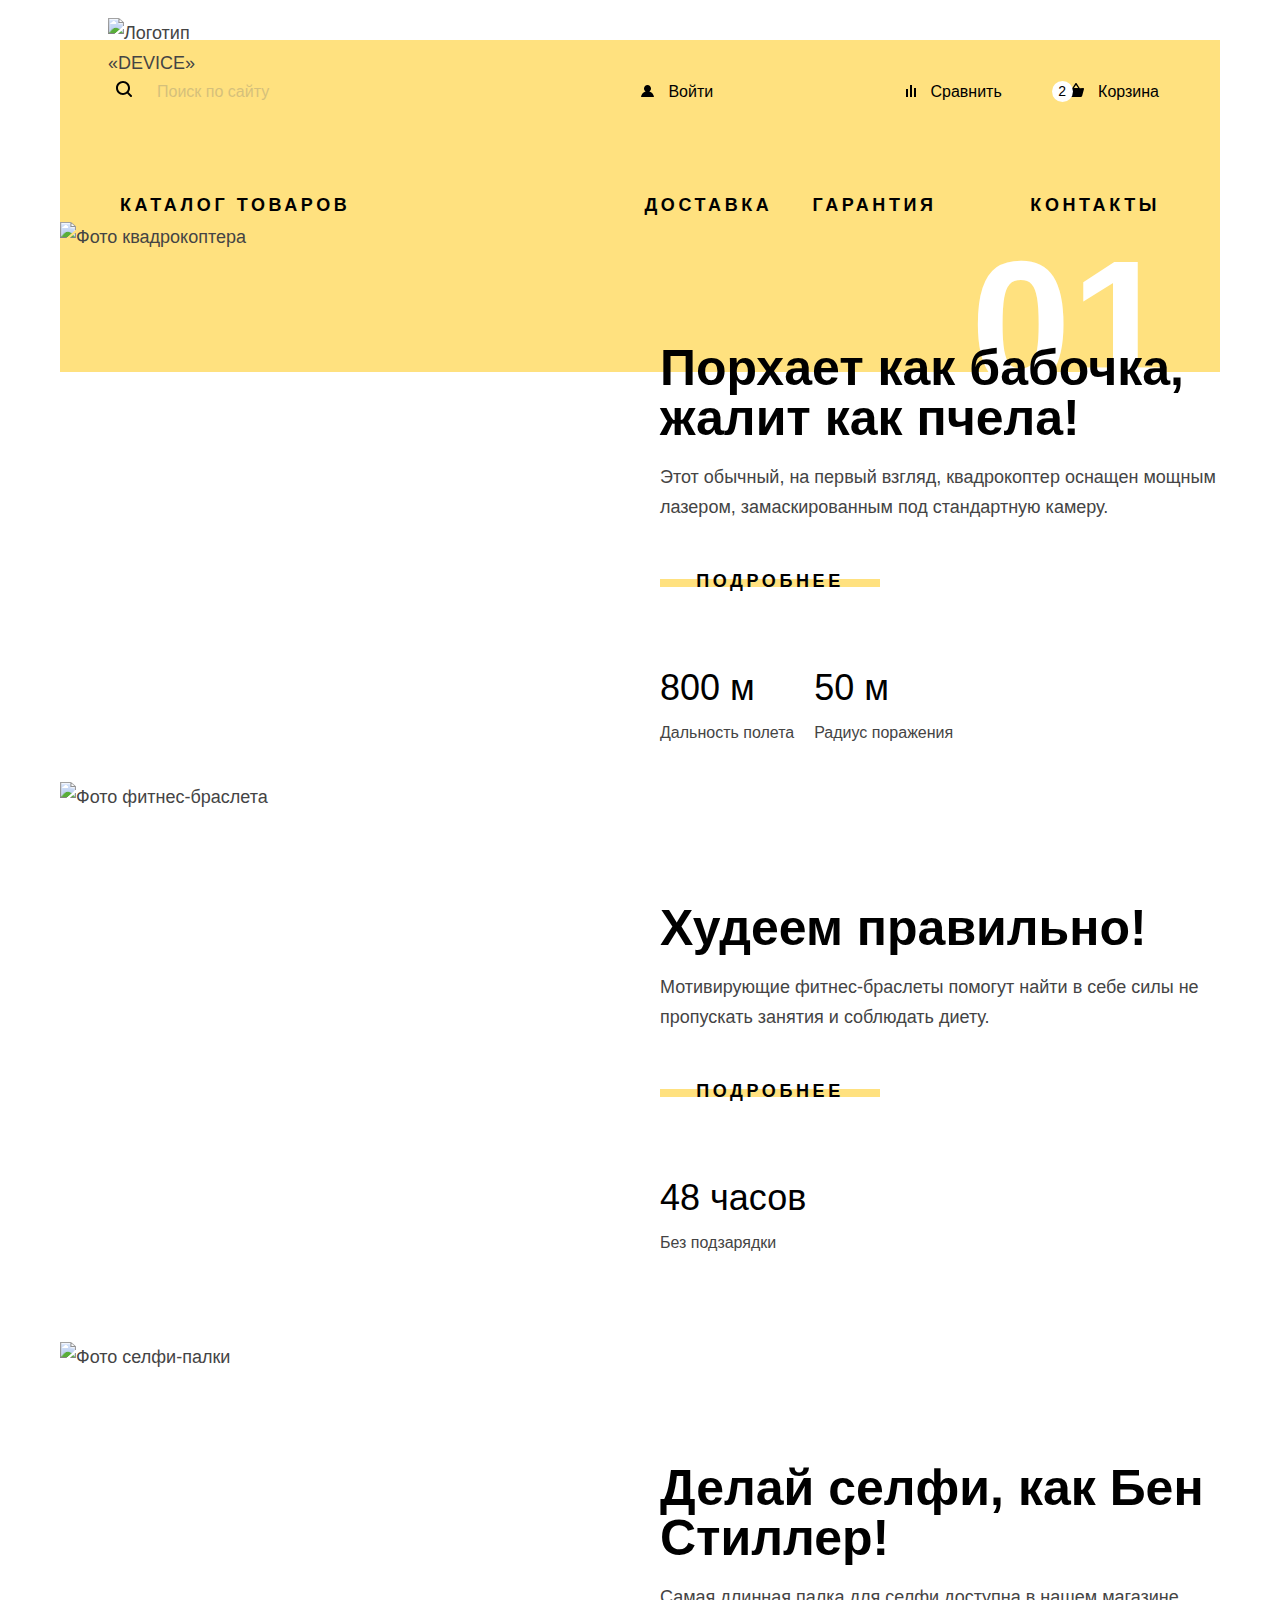
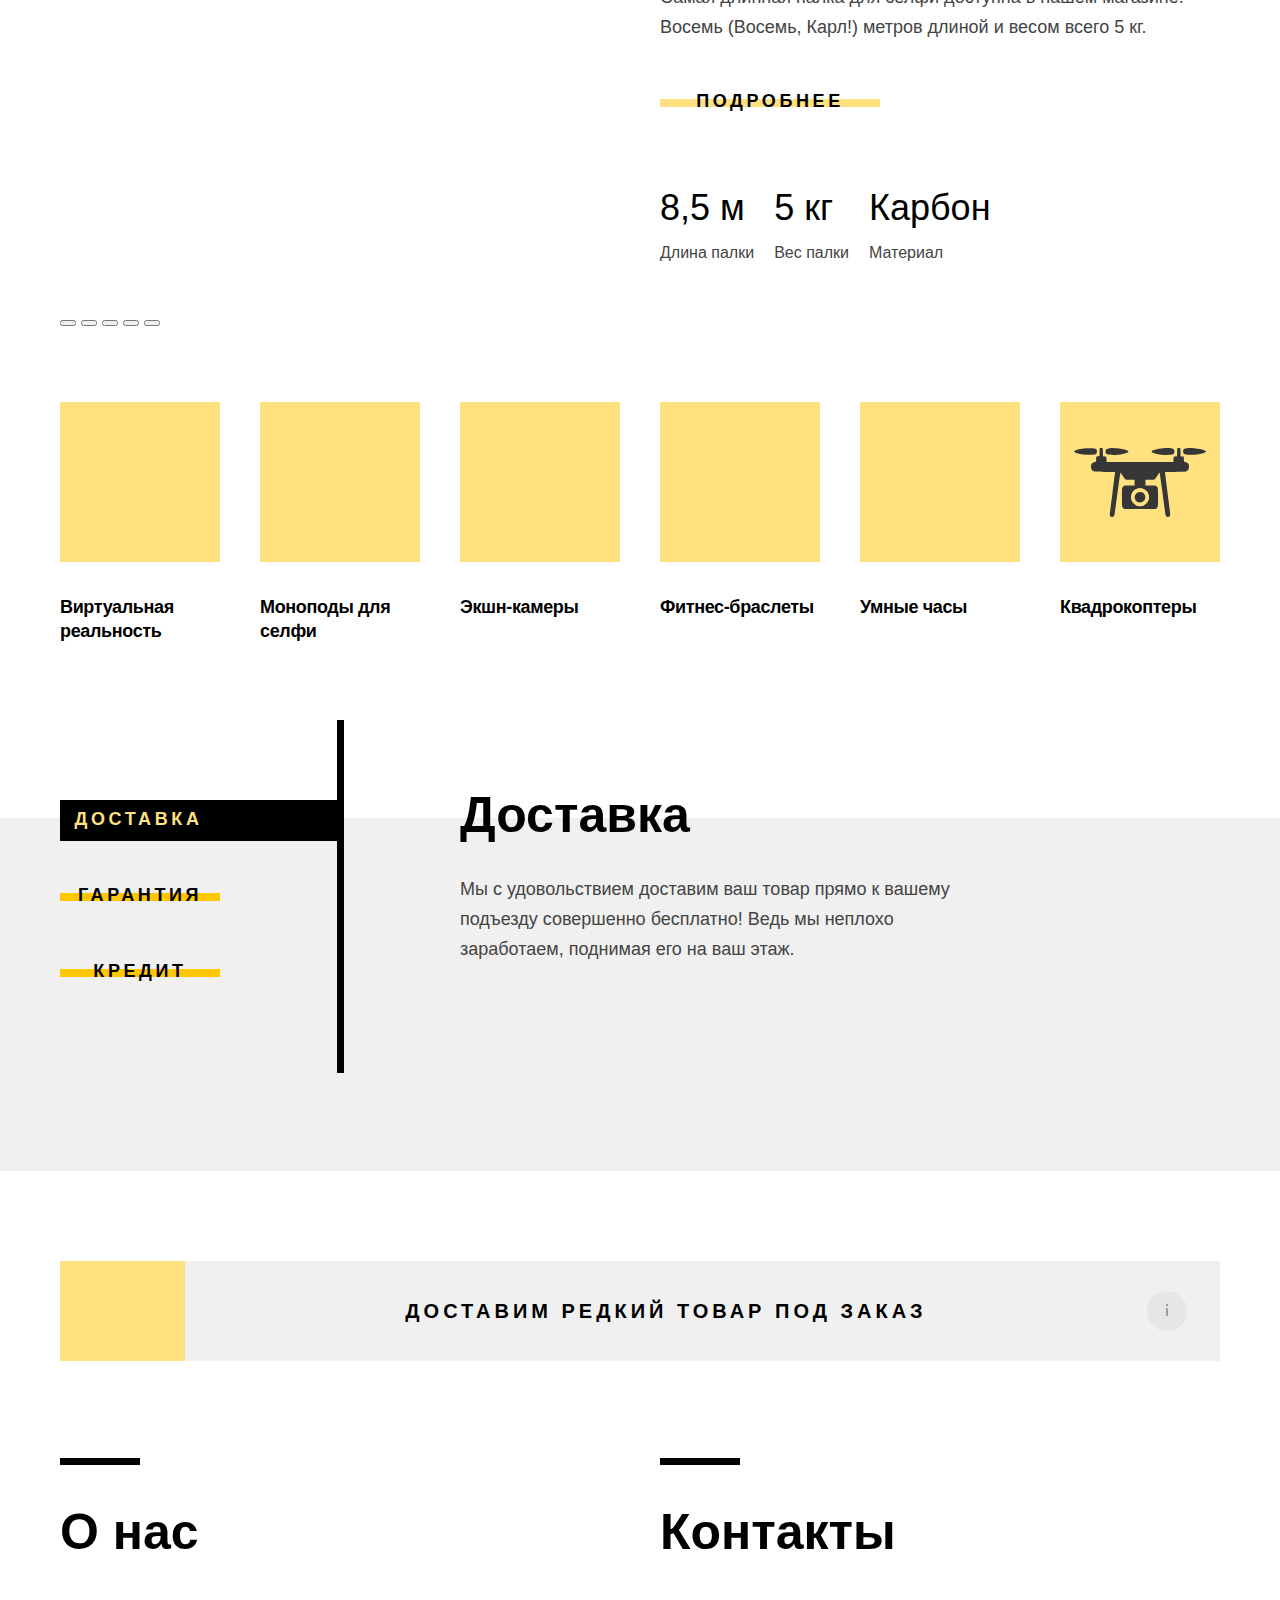
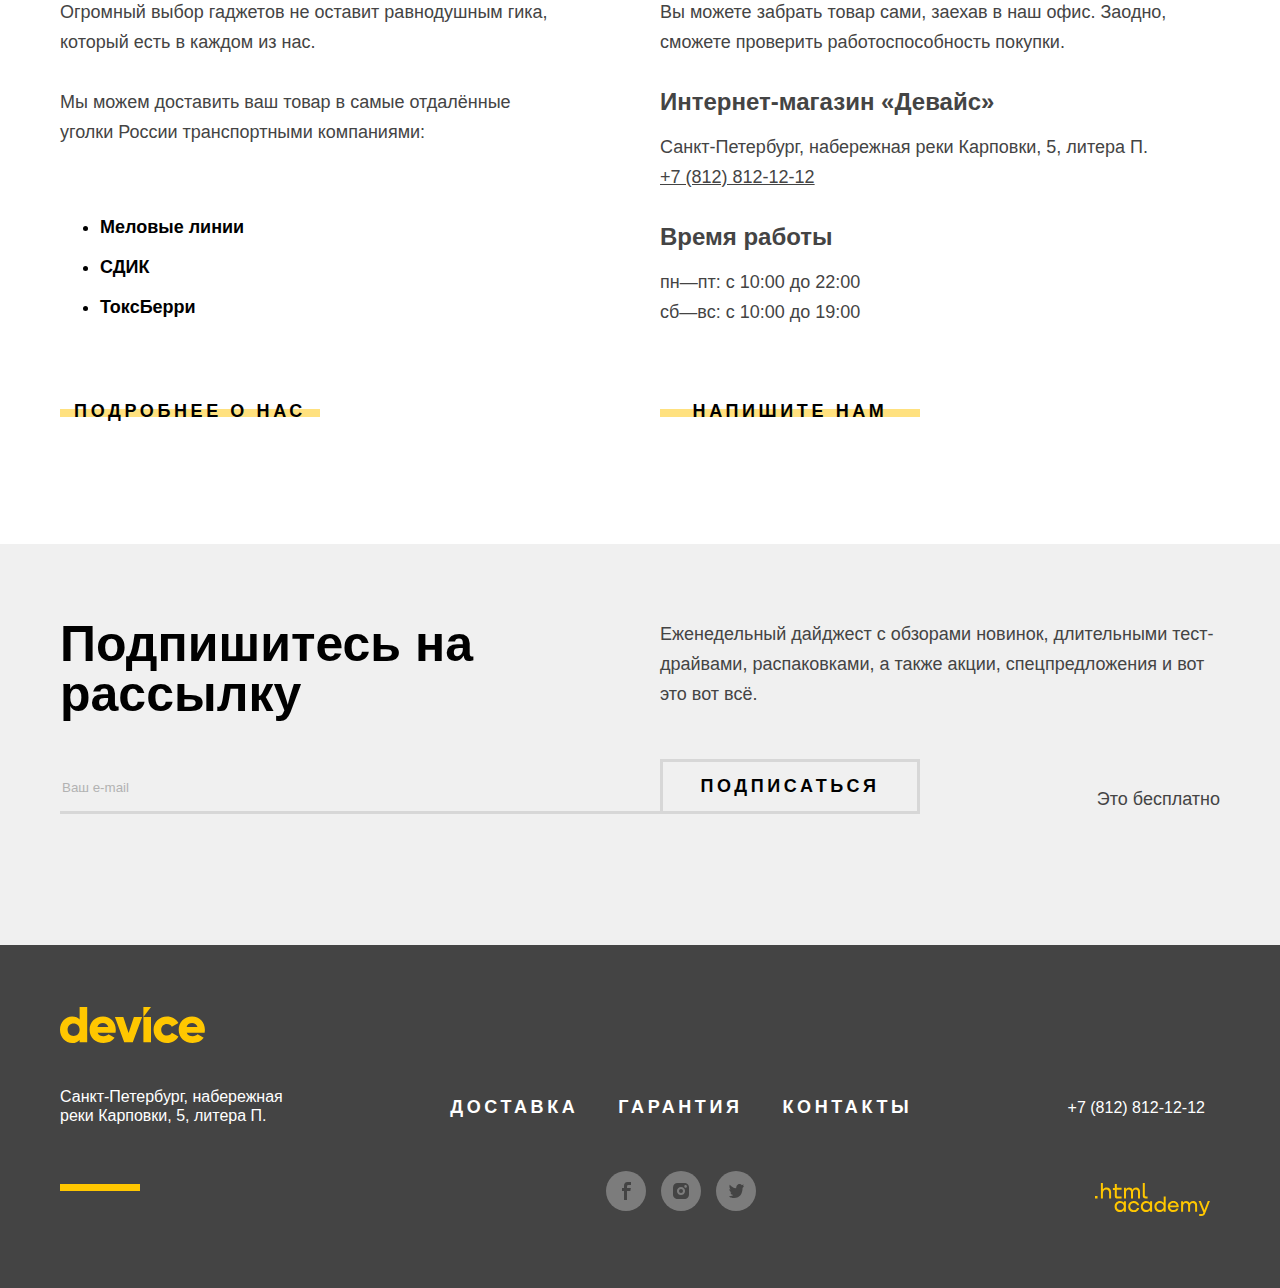
==== commit f1b25680: "Изменение в декоративных элементах на главной странице" ====
--- a/index.html
+++ b/index.html
@@ -17,29 +17,46 @@
       </p>
       <ul class="user-list clear-list flex-list">
         <li class="user-item">
-          <form class="user-serch-form" action="https://echo.htmlacademy.ru/" method="post">
-            <label class="visually-hidden" for="serch-field">Поиск</label>
-            <input class="field-serch" placeholder="Поиск по сайту" type="text" name="serch-field" id="serch-field" required>
-            <button class="serch-button visually-hidden" type="submit">
-              <span class="visually-hidden">Поиск</span>
-            </button>
+          <form class="user-search-form" action="https://echo.htmlacademy.ru/" method="post">
+            <label class="visually-hidden" for="search-field">Поиск</label>
+            <svg class="user-icon-search" width="16" height="16" fill="none" xmlns="http://www.w3.org/2000/svg">
+              <path d="m15.7 14.3-3.1-3.1C13.5 10 14 8.6 14 7c0-3.9-3.1-7-7-7S0 3.1 0 7s3.1 7 7 7c1.6 0 3-.5 4.2-1.4l3.1 3.1c.2.2.4.3.7.3.6 0 1-.4 1-1 0-.2-.1-.5-.3-.7ZM2 7c0-2.8 2.2-5 5-5s5 2.2 5 5-2.2 5-5 5-5-2.2-5-5Z" fill="#000"/>
+            </svg>
+            <input class="field-search" placeholder="Поиск по сайту" type="text" name="search-field" id="search-field" required>
+            <button class="search-button" type="submit">Поиск</button>
           </form>
         </li>
         <li class="user-item">
-          <a class="user-link" href="#">Войти</a>
+          <a class="user-link" href="#">
+            <svg class="user-icon" width="13" height="12" fill="none" xmlns="http://www.w3.org/2000/svg">
+              <path d="M0 12h13c-.2-2.6-2.1-4.8-4.7-5.5 1-.6 1.7-1.7 1.7-3C10 1.6 8.4 0 6.5 0S3 1.6 3 3.5c0 1.3.7 2.4 1.7 3C2.1 7.2.2 9.4 0 12Z" fill="#000"/>
+            </svg>
+            Войти
+          </a>
         </li>
         <li class="user-item">
-          <a class="user-link" href="#">Сравнить</a>
+          <a class="user-link" href="#">
+            <svg class="user-icon" width="10" height="12" fill="none" xmlns="http://www.w3.org/2000/svg">
+              <path d="M6 0H4v12h2V0ZM2 4H0v8h2V4Zm8-1H8v9h2V3Z" fill="#000"/>
+            </svg>
+            Сравнить
+          </a>
         </li>
         <li class="user-item">
-          <a class="user-link" href="#">Корзина</a>
+          <a class="user-link" href="#">
+            <span class="number-of-products">2</span>
+            <svg class="user-icon user-icon-basket" width="16" height="14" fill="none" xmlns="http://www.w3.org/2000/svg">
+              <path d="m15.3 5-3.5.2L8.6.3C8.5.1 8.2 0 8 0c-.2 0-.5.1-.6.3L4.2 5.2H.7c-.4 0-.7.3-.7.7v.2l1.9 6.8c.2.7.7 1.1 1.4 1.1h9.4c.7 0 1.2-.4 1.4-1.1L16 6v-.2c0-.4-.3-.8-.7-.8ZM8 1.9l2.2 3.2H5.9L8 1.9Z" fill="#000"/>
+            </svg>
+            Корзина
+          </a>
         </li>
       </ul>
 
       <nav class="navigation">
         <ul class="navigation-list clear-list flex-list">
           <li class="navigation-item">
-            <a class="navigation-link" href="catalog.html">Каталог товаров</a>
+            <a class="navigation-link navigation-catalog-link" href="catalog.html">Каталог товаров</a>
           </li>
           <li class="navigation-item">
             <a class="navigation-link" href="delivery.html">Доставка</a>
@@ -192,9 +209,11 @@
     <div class="page-container">
       <section class="appointment">
         <a class="appointment-link flex-list" href="#">
-          <div class="delivery-block"></div>
           <h2 class="appointment-title">Доставим редкий товар под заказ</h2>
           <button class="info" type="button">
+            <svg class="info-icon" width="2" height="12" fill="none" xmlns="http://www.w3.org/2000/svg">
+              <path d="M2 0H0v2h2V0Zm0 4H0v8h2V4Z" fill="#000"/>
+            </svg>
             <span class="visually-hidden">Посмотреть дополнительную информацию</span>
           </button>
         </a>
@@ -202,7 +221,7 @@
 
       <div class="index-columns">
         <section class="information-section">
-          <h2 class="title">О нас</h2>
+          <h2 class="title title-index-colums">О нас</h2>
           <p class="information-description">Огромный выбор гаджетов не оставит равнодушным гика, который есть в каждом из нас.</p>
           <p class="information-description">Мы можем доставить ваш товар в самые отдалённые уголки России транспортными компаниями:</p>
           <ul class="transport-company-list">
@@ -216,7 +235,7 @@
         </section>
 
         <section class="contacts">
-          <h2 class="title">Контакты</h2>
+          <h2 class="title title-index-colums">Контакты</h2>
           <p class="information-description">Вы можете забрать товар сами, заехав в наш офис. Заодно, сможете проверить работоспособность покупки.</p>
           <h3 class="contacts-subtitle">Интернет-магазин «Девайс»</h3>
           <address class="contacts-address">
@@ -240,10 +259,8 @@
         <h2 class="title distribution-title">Подпишитесь на рассылку</h2>
         <p class="distribution-description">Еженедельный дайджест с обзорами новинок, длительными тест-драйвами, распаковками, а также акции, спецпредложения и вот это вот всё.</p>
         <form class="distribution-form" action="https://echo.htmlacademy.ru/" method="post">
-          <p class="distribution-email">
-            <label class="visually-hidden" for="distribution-email">Email</label>
-            <input class="field-distribution-email" placeholder="Ваш e-mail" type="email" name="distribution-email" id="distribution-email" required>
-          </p>
+          <label class="visually-hidden" for="distribution-email">Email</label>
+          <input class="field-distribution-email" placeholder="Ваш e-mail" type="email" name="distribution-email" id="distribution-email" required>
           <button class="distribution-button" type="submit">Подписаться</button>
         </form>
         <p class="distribution-clarification">Это бесплатно</p>
@@ -256,7 +273,10 @@
       <div class="footer-address-logo">
         <p class="footer-logo logo">
           <a class="footer-logo-link">
-            <img src="img/device-logo.svg" width="145" height="36" alt="Логотип «Девайс»">
+            <svg class="footer-logo-icon" width="145" height="36" xmlns="http://www.w3.org/2000/svg">
+              <path d="M27.2 0v35.3h-7.6v-2.4c-1.7 1.9-4.1 3.1-7.5 3.1C5.5 36 0 30.2 0 22.7 0 15.2 5.5 9.4 12.1 9.4c3.4 0 5.9 1.2 7.5 3.1V0h7.6Zm-7.6 22.7c0-3.8-2.5-6.2-6-6.2s-6 2.4-6 6.2c0 3.8 2.5 6.2 6 6.2 3.5-.1 6-2.4 6-6.2Zm24.1 6.5c2.1 0 3.8-.8 4.8-1.9l6.1 3.5c-2.5 3.4-6.2 5.2-11 5.2-8.6 0-14-5.8-14-13.3C29.6 15.2 35 9.4 43 9.4c7.4 0 12.8 5.7 12.8 13.3 0 1.1-.1 2.1-.3 3H37.6c1 2.6 3.3 3.5 6.1 3.5Zm4.6-9.1c-.8-2.9-3.1-4-5.4-4-2.9 0-4.8 1.4-5.5 4h10.9Zm33.8-10-9.3 25.2h-8.6l-9.3-25.2h8.4l5.3 16 5.3-16h8.2Zm1.3 0H91v25.2h-7.6V10.1Zm10.2 12.6c0-7.5 5.7-13.3 13.4-13.3 4.9 0 9.2 2.6 11.4 6.5l-6.6 3.8c-.9-1.8-2.7-2.8-4.9-2.8-3.3 0-5.7 2.4-5.7 5.8 0 3.5 2.4 5.8 5.7 5.8 2.2 0 4.1-1.1 4.9-2.8l6.6 3.8C116.3 33.4 112 36 107 36c-7.7 0-13.4-5.8-13.4-13.3Zm39.2 6.5c2.1 0 3.8-.8 4.8-1.9l6.1 3.5c-2.5 3.4-6.2 5.2-11 5.2-8.6 0-14-5.8-14-13.3 0-7.5 5.5-13.3 13.4-13.3 7.4 0 12.8 5.7 12.8 13.3 0 1.1-.1 2.1-.3 3h-17.9c1 2.6 3.3 3.5 6.1 3.5Zm4.7-9.1c-.8-2.9-3.1-4-5.4-4-2.9 0-4.8 1.4-5.5 4h10.9Z"/>
+              <path d="M83.4 0v10.1L91 0h-7.6Z"/>
+            </svg>
           </a>
         </p>
         <p class="address">Санкт-Петербург, набережная реки Карповки, 5, литера П.</p>
@@ -278,16 +298,26 @@
         <ul class="footer-social-list clear-list flex-list">
           <li class="footer-social-item">
             <a class="social-icon-link" href="https://www.facebook.com/htmlacademy">
+              <svg class="social-icon social-icon-facebook" width="9" height="18" xmlns="http://www.w3.org/2000/svg">
+                <path d="M6.5 3H9V0H5.6C2.8 0 2 1.7 2 4.2V6H0v3h2v9h3V9h3.3l.6-3H5V4.5C5 3.7 5.3 3 6.5 3Z"/>
+              </svg>
               <span class="visually-hidden">Фейсбук</span>
             </a>
           </li>
           <li class="footer-social-item">
             <a class="social-icon-link" href="https://www.instagram.com/htmlacademy/">
+              <svg class="social-icon social-icon-instagram" width="16" height="16" xmlns="http://www.w3.org/2000/svg">
+                <path d="M8 10a2 2 0 1 0 0-4 2 2 0 0 0 0 4Z"/>
+                <path d="M14.7 1.3c-.9-.9-2-1.3-3.4-1.3H4.7C1.9 0 0 1.9 0 4.7v6.6c0 1.4.4 2.6 1.4 3.4.9.9 2 1.3 3.3 1.3h6.6c1.4 0 2.6-.4 3.4-1.3.8-.9 1.3-2 1.3-3.4V4.7c0-1.4-.4-2.6-1.3-3.4ZM8 12.1c-2.2 0-4.1-1.8-4.1-4.1S5.8 3.9 8 3.9c2.2 0 4.1 1.8 4.1 4.1s-1.9 4.1-4.1 4.1Zm4.6-7.4c-.7 0-1.3-.5-1.3-1.3s.5-1.3 1.3-1.3c.7 0 1.3.6 1.3 1.3 0 .7-.6 1.3-1.3 1.3Z"/>
+              </svg>
               <span class="visually-hidden">Инстаграм</span>
             </a>
           </li>
           <li class="footer-social-item">
             <a class="social-icon-link" href="https://twitter.com/htmlacademy_ru">
+              <svg  class="social-icon social-icon-twitter" width="15" height="14" xmlns="http://www.w3.org/2000/svg">
+                <path d="M9.7.1c1.5-.5 2.6.3 3.2 1.1.5-.2 1.1-.4 1.7-.6 0 .8-.5 1.4-.8 1.6.7.2 1.2-.4 1.2-.4-.1.9-.9 1.7-1.4 1.9-.2 6.3-2.8 10.4-8.9 10.3h-.4C4 14 .6 13.6 0 12.2c2 .2 3.4-.4 4.1-1.1-.8-.3-2.4-.4-2.6-2.8.3.2.5.3 1.1.2C1.5 7.7.3 7 .4 5c.3.3.9.5 1.2.4C1 5.2-.2 2.3.8.8c1.6 1.7 3.3 3.4 6.3 3.5.2-2.1 1-3.5 2.6-4.2Z"/>
+              </svg>
               <span class="visually-hidden">Твиттер</span>
             </a>
           </li>
@@ -300,7 +330,9 @@
         </p>
         <p class="htmlacademy-logo logo">
           <a class="htmlacademy-link" href="https://htmlacademy.ru/">
-            <img class="footer-htmlacademy-logo" src="img/htmlacademy-logo.svg" width="115" height="33" alt="html academy">
+            <svg class="htmlacademy-icon" width="115" height="33" xmlns="http://www.w3.org/2000/svg">
+              <path d="M0 12.9v2.6h2.5v-2.6H0Zm11.6-8.4c-1.6 0-2.8.7-3.6 1.7h-.1V0h-2v15.5h2v-5.3c0-2.1 1.3-3.6 3.3-3.6 1.8 0 2.9 1.4 2.9 3.2v5.7h2V9.4c.1-3-1.8-4.9-4.5-4.9Zm15 .3h-4.8V1.1h-2v3.8h-1.9v2h1.9v6c0 1.7 1 2.7 2.7 2.7h4.1v-2h-3.7c-.7 0-1.1-.4-1.1-1.1V6.8h4.8v-2Zm14.5-.2c-1.6 0-2.9.8-3.5 2.1h-.1c-.6-1.2-1.8-2.1-3.4-2.1-1.4 0-2.5.8-3.1 1.8h-.1V4.8H29v10.6h2V10c0-2 1-3.5 2.6-3.5 1.5 0 2.4 1 2.4 2.6v6.3h2V9.8c0-2.4 1.4-3.3 2.6-3.3 1.5 0 2.4 1 2.4 2.6v6.3h2V8.9c.1-2.5-1.4-4.3-3.9-4.3Zm6.7 8.1c0 1.7 1 2.7 2.8 2.7h2v-2h-1.7c-.7 0-1.1-.4-1.1-1.1V0h-2v12.7Zm-18.9 7c-.9-1.1-2.2-1.8-3.9-1.8-3.1 0-5.4 2.3-5.4 5.6s2.3 5.6 5.4 5.6c1.8 0 3-.8 3.8-1.9h.1v1.6h2V18.2h-2v1.5Zm-3.6 7.4c-2.2 0-3.6-1.6-3.6-3.6s1.4-3.6 3.6-3.6 3.6 1.6 3.6 3.6c0 1.9-1.4 3.6-3.6 3.6ZM44.2 22c-.5-2.4-2.6-4.1-5.4-4.1a5.4 5.4 0 0 0-5.6 5.6c0 3.1 2.2 5.6 5.6 5.6 2.8 0 4.9-1.8 5.4-4.2h-2.1a3.4 3.4 0 0 1-3.3 2.3c-2.2 0-3.6-1.6-3.6-3.6s1.4-3.6 3.6-3.6c1.6 0 2.8 1 3.3 2.2h2.1V22Zm10.9-2.3c-.9-1.1-2.2-1.8-3.9-1.8-3.1 0-5.4 2.3-5.4 5.6s2.3 5.6 5.4 5.6c1.8 0 3-.8 3.8-1.9h.1v1.6h2V18.2h-2v1.5Zm-3.6 7.4c-2.2 0-3.6-1.6-3.6-3.6s1.4-3.6 3.6-3.6 3.6 1.6 3.6 3.6c0 1.9-1.5 3.6-3.6 3.6Zm17.2-7.3c-.9-1.1-2.2-1.9-3.9-1.9-3.1 0-5.4 2.3-5.4 5.6s2.2 5.6 5.4 5.6c1.7 0 3-.8 3.8-1.8h.1v1.5h2V13.4h-2v6.4Zm-3.6 7.3c-2.2 0-3.6-1.6-3.6-3.6s1.4-3.6 3.6-3.6 3.6 1.6 3.6 3.6c-.1 2-1.5 3.6-3.6 3.6Zm13.2-9.2c-3.3 0-5.5 2.5-5.5 5.6 0 3 2.1 5.6 5.5 5.6 2.5 0 4.5-1.3 5.2-3.6h-2.1c-.5 1-1.6 1.6-3 1.6-1.9 0-3.3-1.3-3.4-2.9h8.8c.2-3.6-2-6.3-5.5-6.3Zm0 1.9c1.7 0 3 1 3.3 2.6h-6.5c.3-1.5 1.5-2.6 3.2-2.6Zm19.9-1.9c-1.6 0-2.9.8-3.6 2h-.1c-.6-1.2-1.8-2-3.4-2-1.4 0-2.5.7-3.1 1.8v-1.5h-1.9v10.6h2v-5.4c0-2 1-3.4 2.6-3.5 1.5 0 2.4 1 2.4 2.6v6.3h2v-5.6c0-2.4 1.4-3.3 2.6-3.3 1.5 0 2.4 1 2.4 2.6v6.3h2v-6.5c.1-2.6-1.4-4.4-3.9-4.4Zm11.2 9.1-3.6-8.9h-2.2l4.8 11.6c-.3.9-.7 1.2-1.7 1.2h-2.5v2h2.5c1.8 0 2.8-.8 3.5-2.6l4.7-12.2h-2.1l-3.4 8.9Z"/>
+            </svg>
           </a>
         </p>
       </div>
--- a/styles/styles.css
+++ b/styles/styles.css
@@ -58,20 +58,24 @@
 }
 
 .button {
+  display: inline-block;
   border: none;
   margin: 0;
   padding: 0;
+  padding-top: 14px;
+  padding-bottom: 16px;
   font-family: "Raleway", sans-serif;
   font-size: 18px;
   line-height: 21.13px;
   font-weight: 800;
   letter-spacing: 0.2em;
   text-align: center;
-  color: #000000;
   text-decoration: none;
   text-transform: uppercase;
-  position: relative;
+  color: #000000;
   background-color: transparent;
+  cursor: pointer;
+  position: relative;
 }
 
 .button::before {
@@ -86,6 +90,19 @@
   background-color: #FFE17F;
 }
 
+.button:focus::before  {
+  background-color: #AF4FFF;
+}
+
+.button:hover {
+  background-color: #FFE17F;
+}
+
+.button:active {
+  color: rgba(0, 0, 0, 0.3);
+  background-color: #FFE17F;
+}
+
 .title {
   margin: 0;
   font-family: "Raleway", sans-serif;
@@ -105,16 +122,23 @@
   margin: 0;
 }
 
+:focus {
+  outline: unset;
+}
+
 .header-container {
-  width: 1040px;
+  width: 1080px;
   margin: 0 auto;
-  padding-left: 60px;
-  padding-right: 60px;
+  padding-left: 40px;
+  padding-right: 40px;
   padding-bottom: 152px;
   background-color: #FFE17F;
 }
 
 .page-header-logo-link {
+  padding: 0 8px;
+  width: 145px;
+  height: 36px;
   display: block;
   transform: translateY(-22px);
 }
@@ -124,23 +148,85 @@
   flex-wrap: wrap;
 }
 
-.user-serch-form {
-  width: 516px;
-  margin-right: 49px;
-}
-
-.field-serch {
-  width: 304px;
+.user-search-form {
+  margin-right: 4px;
+  padding-left: 16px;
+  width: 500px;
+  box-shadow: inset 0 0 0 2px rgba(0, 0, 1, 0);
+  border-radius: 50px;
+}
+
+.user-search-form:focus-within {
+  box-shadow: inset 0 0 0 2px rgba(175, 79, 255, 1);
+}
+
+.user-search-form:active {
+  box-shadow: inset 0 0 0 2px rgba(0, 0, 1, 1);
+}
+
+.field-search {
+  padding: 0;
+  margin-left: 20px;
+  width: 295px;
   font-size: 16px;
   line-height: 19px;
   opacity: 0.3;
   color: #000000;
   background-color: #FFE17F;
   border: hidden;
+  outline: unset;
+}
+
+.user-search-form:hover .field-search {
+  opacity: 0.6;
+}
+
+.user-search-form:active .field-search {
+  opacity: 1;
+}
+
+.search-button {
+  padding: 0;
+  width: 160px;
+  height: 40px;
+  font-size: 16px;
+  line-height: 19px;
+  color: #000000;
+  background-color: transparent;
+  box-shadow: inset 0 0 0 2px #000000;
+  border: none;
+  border-top-right-radius: 50px;
+  border-bottom-right-radius: 50px;
+  opacity: 0;
+}
+
+.user-search-form:focus-within .search-button {
+  opacity: 1;
+  box-shadow: inset 0 0 0 2px #AF4FFF;
+}
+
+.user-search-form:hover .search-button{
+  opacity: 1;
+}
+
+.search-button:hover{
+  color: #FFFFFF;
+  background-color: #000000;
+  opacity: 1;
+}
+
+.user-search-form:active .search-button {
+  opacity: 1;
+}
+
+.search-button:active {
+  color: rgba(255, 255, 255, 0.3);
+  background-color: #000000;
+  opacity: 1;
 }
 
 .user-link {
-  padding: 10px 0;
+  padding: 10px 21px;
   font-size: 16px;
   line-height: 19px;
   text-align: left;
@@ -148,13 +234,46 @@
   text-decoration: none;
 }
 
+.user-icon {
+  padding-right: 10px;
+}
+
 .user-item:nth-child(2) {
   min-width: 220px;
-  margin-right: 35px;
+  margin-right: 45px;
 }
 
 .user-item:nth-child(4) {
   margin-left: auto;
+  position: relative;
+}
+
+.number-of-products {
+  position: absolute;
+  top: 5px;
+  left: 5px;
+  padding-top: 2px;
+  width: 21px;
+  height: 21px;
+  box-sizing: border-box;
+  border-radius: 50px;
+  background-color: #FFFFFF;
+  font-size: 14px;
+  line-height: 17px;
+  text-align: center;
+}
+
+.user-link:focus {
+  box-shadow: inset 0 0 0 2px #AF4FFF;
+  border-radius: 50px;
+}
+
+.user-link:hover {
+  opacity: 0.6;
+}
+
+.user-link:active {
+  opacity: 0.3;
 }
 
 .navigation {
@@ -162,7 +281,7 @@
 }
 
 .navigation-link {
-  padding: 15px 0;
+  padding: 15px 20px;
   font-family: "Raleway", sans-serif;
   line-height: 21px;
   font-weight: 800;
@@ -171,18 +290,48 @@
   color: #000000;
   text-decoration: none;
   text-transform: uppercase;
+  position: relative;
+}
+
+.navigation-link::after {
+  position: absolute;
+  left: 20px;
+  right: 0;
+  bottom: 10px;
+  content: "";
+  width: 75%;
+  height: 2px;
+  background-color: #000000;
+  opacity: 0;
+}
+
+.navigation-catalog-link::after {
+  background-color: transparent;
 }
 
 .navigation-item:nth-child(1) {
-  margin-right: 309px;
-}
-
-.navigation-item:nth-child(3) {
-  margin-left: 29px;
+  margin-right: 254px;
 }
 
 .navigation-item:nth-child(4) {
  margin-left: auto;
+}
+
+.navigation-link:focus {
+  box-shadow: inset 0 0 0 2px #AF4FFF;
+  border-radius: 50px;
+}
+
+.navigation-link:hover::after{
+  opacity: 1;
+}
+
+.navigation-link:active {
+  color: rgba(0, 0, 0, 0.3);
+}
+
+.navigation-link:active::after {
+  opacity: 0.3;
 }
 
 .main-container {
@@ -247,9 +396,9 @@
 }
 
 .button-slider {
-  margin-top: 50px;
   width: 220px;
-  margin-bottom: 70px;
+  margin-top: 35px;
+  margin-bottom: 65px;
   display: block;
 }
 
@@ -291,6 +440,8 @@
   text-align: left;
   color: #000000;
   text-decoration: none;
+  display: block;
+  position: relative;
 }
 
 .categories-link::before {
@@ -300,32 +451,67 @@
   height: 160px;
   display: block;
   background-color: #FFE17F;
+  position: relative;
+}
+
+.categories-link::after {
+  position: absolute;
+  top: 0;
+  left: 0;
+  content: "";
+  width: 160px;
+  height: 160px;
+  display: block;
   background-repeat: no-repeat;
   background-position: center;
 }
 
-.vr-link::before {
-  background-image: url(../img/vr.svg);
-}
-
-.monopod-link::before {
-  background-image: url(../img/monopod.svg);
-}
-
-.action-camera-link::before {
-  background-image: url(../img/action-camera.svg);
-}
-
-.fitness-bracelets-link::before {
-  background-image: url(../img/fitness-bracelet.svg);
-}
-
-.smart-watch-link::before {
-  background-image: url(../img/smart-watch.svg);
-}
-
-.quadcopter-link::before {
-  background-image: url(../img/quadcopter.svg);
+.vr-link::after {
+  background-image: url("../img/vr-glasses.svg");
+}
+
+.monopod-link::after {
+  background-image: url("../img/monopod.svg");
+}
+
+.action-camera-link::after {
+  background-image: url("../img/action-camera.svg");
+}
+
+.fitness-bracelets-link::after {
+  background-image: url("../img/fitness-bracelet.svg");
+}
+
+.smart-watch-link::after {
+  background-image: url("../img/smart-watch.svg");
+}
+
+.quadcopter-link::after {
+  background-image: url("../img/quadcopter.svg");
+}
+
+.categories-link:focus {
+  color: #AF4FFF;
+}
+
+.categories-link:focus::before {
+  box-shadow: inset 0 0 0 5px #AF4FFF;
+}
+
+.categories-link:hover::before {
+  background-color: #FFC700;
+}
+
+.categories-link:active {
+  color: rgba(0, 0, 1, 0.2);
+}
+
+.categories-link:active::before {
+  background-color: #FFC700;
+}
+
+.categories-link:active::after {
+ opacity: 0.3;
 }
 
 .services {
@@ -356,7 +542,7 @@
 }
 
 .services-item-delivery::after {
-  background-image: url(../img/delivery.svg);
+  background-image: url("../img/delivery.svg");
   width: 136px;
   height: 164px;
   top: 20px;
@@ -364,7 +550,7 @@
 }
 
 .services-item-warranty::after {
-  background-image: url(../img/warranty.svg);
+  background-image: url("../img/warranty.svg");
   width: 171px;
   height: 195px;
   top: -10px;
@@ -372,7 +558,7 @@
 }
 
 .services-item-credit::after {
-  background-image: url(../img/credit.svg);
+  background-image: url("../img/credit.svg");
   width: 156px;
   height: 188px;
   top: -15px;
@@ -404,20 +590,36 @@
 
 .service-button {
   width: 160px;
+  padding-top: 9px;
+  padding-bottom: 11px;
+}
+
+.service-button::before {
+  background-color: #FFC700;
+}
+
+.service-button:hover {
+  background-color: #FFC700;
+}
+
+.service-button:active {
+  background-color: #000000;
+  padding-right: 120px;
+  width: 277px;
+  display: block;
+  color: #FFE17F;
 }
 
 .service-button-current {
   background-color: #000000;
-  padding-top: 9px;
-  padding-bottom: 11px;
   padding-right: 120px;
   width: 277px;
   display: block;
-  color: #ffe17f;
+  color: #FFE17F;
 }
 
 .slider-servise-item {
-  margin-bottom: 45px;
+  margin-bottom: 35px;
 }
 
 .slider-servise-item:nth-child(3) {
@@ -426,9 +628,13 @@
 
 .appointment {
   width: 1160px;
-  margin-bottom: 146px;
+  margin-bottom: 97px;
   text-align: center;
   background-color: #F0F0F0;
+}
+
+.appointment:hover {
+  background-color: #EBEBEB;
 }
 
 .appointment-link {
@@ -437,6 +643,48 @@
   padding-right: 33px;
   text-decoration: none;
   text-transform: uppercase;
+  position: relative;
+}
+
+.appointment-link:focus {
+  box-shadow: inset 0 0 0 5px #AF4FFF;
+}
+
+.appointment-link::before {
+  content: "";
+  width: 125px;
+  height: 100px;
+  display: block;
+  background-color: #FFE17F;
+  position: relative;
+}
+
+.appointment-link:focus::before {
+  box-shadow: inset 5px 5px 0 0 #AF4FFF,
+              inset 0 -5px 0 0 #AF4FFF;
+}
+
+.appointment-link:hover::before {
+  background-color: #FFC700;
+}
+
+.appointment-link:active::before {
+  background-color: #FFC700;
+}
+
+.appointment-link::after {
+  position: absolute;
+  content: "";
+  width: 125px;
+  height: 100px;
+  display: block;
+  background-image: url("../img/icons/delivery-track.svg");
+  background-repeat: no-repeat;
+  background-position: center;
+}
+
+.appointment-link:active::after {
+  opacity: 0.3;
 }
 
 .appointment-title {
@@ -449,35 +697,67 @@
   color: #000000;
 }
 
-.delivery-block {
-  width: 125px;
-  height: 100px;
-  background-color: #FFE17F;
-  display: block;
+.appointment-link:active .appointment-title {
+  opacity: 0.3;
 }
 
 .info {
   width: 40px;
   height: 40px;
-  background-color: #DCDCDC;
-  opacity: 0.5;
+  background-color: rgba(220, 220, 220, 0.5);
   border-radius: 50px;
   display: block;
+  border: none;
+}
+
+.appointment-link:hover .info {
+  background-color: rgba(220, 220, 220, 1);
+}
+
+.info:active {
+  background-color: rgba(220, 220, 220, 1);
+}
+
+.info-icon {
+ opacity: 0.3;
+}
+
+.appointment-link:hover .info-icon {
+  opacity: 1;
 }
 
 .index-columns {
   display: flex;
   margin-bottom: 87px;
+  text-align: left;
+  position: relative;
+}
+
+.information-section::before,
+.contacts::before {
+  content:'';
+  position: absolute;
+  width: 80px;
+  border-bottom: 7px solid #000000;
 }
 
 .information-section {
   width: 497px;
   margin-right: 103px;
-  text-align: left;
+}
+
+.title-index-colums {
+  margin-top: 49px;
+  margin-bottom: 40px;
+}
+
+.information-description:nth-of-type(2) {
+  margin-top: 30px;
 }
 
 .transport-company-list {
-  margin-bottom: 60px;
+  margin-top: 70px;
+  margin-bottom: 70px;
   line-height: 20px;
   font-weight: 700;
   color: #000000;
@@ -503,7 +783,6 @@
 
 .contacts {
   width: 515px;
-  text-align: left;
 }
 
 .contacts-address-text {
@@ -515,10 +794,19 @@
   color: #444444;
 }
 
-.contacts h3,
-.contacts h4 {
+.contacts-subtitle {
+  margin-top: 30px;
+  margin-bottom: 15px;
   font-size: 24px;
   font-weight: 700;
+}
+
+.contacts-address-text {
+  margin: 0;
+}
+
+.contacts-schedule {
+  margin-bottom: 60px;
 }
 
 .distribution {
@@ -540,25 +828,83 @@
   margin: 0;
 }
 
+.distribution-form {
+  display: flex;
+  align-items: baseline;
+  justify-content: space-between;
+  width: 860px;
+  margin-top: 40px;
+}
+
 .field-distribution-email {
-  width: 560px;
-  margin-right: 40px;
+  padding-top: 13px;
+  padding-bottom: 9px;
+  height: 30px;
   opacity: 0.5;
   background-color: #F0F0F0;
   border: hidden;
+  border-bottom: 3px solid rgba(0, 0, 1, 0.2);
+  flex-grow: 1;
+}
+
+.field-distribution-email:focus {
+  background-color: #DCDCDC;
+}
+
+.field-distribution-email:hover {
+  opacity: 0.7;
+  border-bottom: 3px solid rgba(0, 0, 1, 0.2);
+}
+
+.field-distribution-email:active {
+  opacity: 1;
+  border-bottom: 3px solid rgba(0, 0, 1, 1);
+}
+
+.field-distribution-email:disabled {
+  opacity: 1;
+  border-bottom: 3px solid rgba(255, 61, 61, 1);
 }
 
 .distribution-button {
+  display: inline-block;
   width: 260px;
   height: 55px;
-  margin-right: 171px;
   font-family: "Raleway", sans-serif;
   font-size: 18px;
   line-height: 21px;
   font-weight: 800;
   letter-spacing: 0.2em;
   text-transform: uppercase;
-  display: block;
+  background-color: transparent;
+  border: 3px solid rgba(0, 0, 1, 0.1);
+  cursor: pointer;
+}
+
+.distribution-button:focus {
+  border-color: #AF4FFF;
+}
+
+.distribution-button:hover {
+  color: #FFFFFF;
+  background-color: #000000;
+  border-color: transparent;
+}
+
+.distribution-button:active {
+  color: rgba(255, 255, 255, 0.3);
+  background-color: #000000;
+  border-color: transparent;
+}
+
+.distribution-clarification {
+  padding-left: 35px;
+  margin: 0;
+  align-self: flex-end;
+  background-image: url("../img/icons/check-mark.svg");
+  background-repeat: no-repeat;
+  background-size: 14px 14px;
+  background-position: center left;
 }
 
 .page-footer {
@@ -573,8 +919,25 @@
   margin: 0 auto;
 }
 
+.footer-address-logo {
+  position: relative;
+}
+
+.footer-address-logo ::after {
+  content: "";
+  position: absolute;
+  left: 0;
+  bottom: 35px;
+  width: 80px;
+  border-bottom: 7px solid #FFC700;
+}
+
 .footer-logo {
   margin-bottom: 35px;
+}
+
+.footer-logo-link svg {
+  fill: #FFC700;
 }
 
 .address {
@@ -590,15 +953,11 @@
 }
 
 .footer-navigation-list {
-  margin-bottom: 63px;
-}
-
-.footer-navigation-item {
-  margin-right: 10px;
+  margin-bottom: 49px;
 }
 
 .footer-navigation-link {
-  padding: 5px 10px;
+  padding: 14px 20px;
   font-family: "Raleway", sans-serif;
   font-size: 18px;
   line-height: 21px;
@@ -608,10 +967,44 @@
   color: #FFFFFF;
   text-decoration: none;
   text-transform: uppercase;
+  position: relative;
+}
+
+.footer-navigation-link::after {
+  position: absolute;
+  left: 20px;
+  right: 0;
+  bottom: 10px;
+  content: "";
+  width: 75%;
+  height: 2px;
+  background-color: #FFC700;
+  opacity: 0;
 }
 
 .footer-navigation-item:nth-child(3n) {
   margin-right: 0;
+}
+
+.footer-navigation-link:focus {
+  box-shadow: inset 0 0 0 2px #AF4FFF;
+  border-radius: 50px;
+}
+
+.footer-navigation-link:hover {
+  color: #FFC700;
+}
+
+.footer-navigation-link:hover::after {
+  opacity: 1;
+}
+
+.footer-navigation-link:active {
+  color:rgba(255, 199, 0, 0.3);
+}
+
+.footer-navigation-link:active::after {
+  opacity: 0.3;
 }
 
 .footer-social-list {
@@ -625,17 +1018,47 @@
 .social-icon-link {
   width: 40px;
   height: 40px;
-  margin-bottom: 15px;
-  background-color: #FFFFFF;
-  opacity: 0.3;
+  background-color: rgba(255, 255, 255, 0.3);
   border-radius: 50px;
   display: block;
+  position: relative;
+}
+
+.social-icon-link:focus {
+  box-shadow: inset 0 0 0 5px #AF4FFF;
+  background-color: #444444;
+}
+
+.social-icon-link:hover {
+  background-color: #FFC700;
+}
+
+.social-icon-link:active {
+  background-color: #FFC700;
 }
 
 .footer-social-item:nth-child(3n) {
   margin-right: 0;
 }
 
+.social-icon {
+  top: 0;
+  right: 0;
+  bottom: 0;
+  left: 0;
+  margin: auto;
+  position: absolute;
+  fill: #444444;
+}
+
+.social-icon-link:focus svg {
+  fill: #FFFFFF;
+}
+
+.social-icon-link:active svg {
+  fill-opacity: 0.3;
+}
+
 .footer-phone-htmlacademy-logo {
   margin-top: 85px;
 }
@@ -644,19 +1067,57 @@
 .htmlacademy-logo {
   margin: 0;
   margin-left: auto;
+  text-align: right;
 }
 
 .footer-phone {
-  margin-bottom: 60px;
+  margin-bottom: 50px;
 }
 
 .footer-phone-link {
-  width: 293px;
-  margin-bottom: 60px;
-  text-align: right;
+  padding: 5px 15px;
   font-size: 16px;
   text-decoration: none;
   color: #FFFFFF;
+}
+
+.footer-phone-link:focus {
+  box-shadow: inset 0 0 0 2px #AF4FFF;
+  border-radius: 50px;
+}
+
+.footer-phone-link:hover {
+  color: #FFC700;
+}
+
+.footer-phone-link:active {
+  color: #FFC700;
+  opacity: 0.3;
+}
+
+.htmlacademy-link {
+  padding: 10px;
+  width: 115px;
+  height: 33px;
+  display: inline-block
+}
+
+.htmlacademy-icon {
+  fill: #FFC700;
+}
+
+.htmlacademy-link:focus {
+  box-shadow: inset 0 0 0 2px #AF4FFF;
+  border-radius: 10px;
+}
+
+.htmlacademy-link:hover svg {
+  fill: #FFFFFF;
+}
+
+.htmlacademy-link:active svg {
+  fill: #FFFFFF;
+  fill-opacity: 0.3;
 }
 
 .header-container-inner {
@@ -789,20 +1250,41 @@
 }
 
 .product-list {
+  display: grid;
+  grid-template-columns: repeat(2, 360px);
+  gap: 44px 40px;
   padding-left: 72px;
   margin-bottom: 44px;
 }
 
+.product-card {
+  display: grid;
+  grid-template-columns: 280px 14px 66px;
+  grid-template-rows: 412px min-content;
+}
+
+.product-card-image {
+  grid-column: 1/-1;
+  margin: 0;
+  margin-bottom: 32px;
+}
+
 .product-card-link {
+  color: #000000;
+  text-decoration: none;
+}
+
+.product-card-title {
+  margin: 0;
   font-size: 18px;
   line-height: 24px;
   font-weight: 700;
   letter-spacing: -0.02em;
-  color: #000000;
-  text-decoration: none;
 }
 
 .product-card-price {
+  grid-column: 3/4;
+  text-align: right;
   font-size: 18px;
   font-weight: 400;
   line-height: 21px;
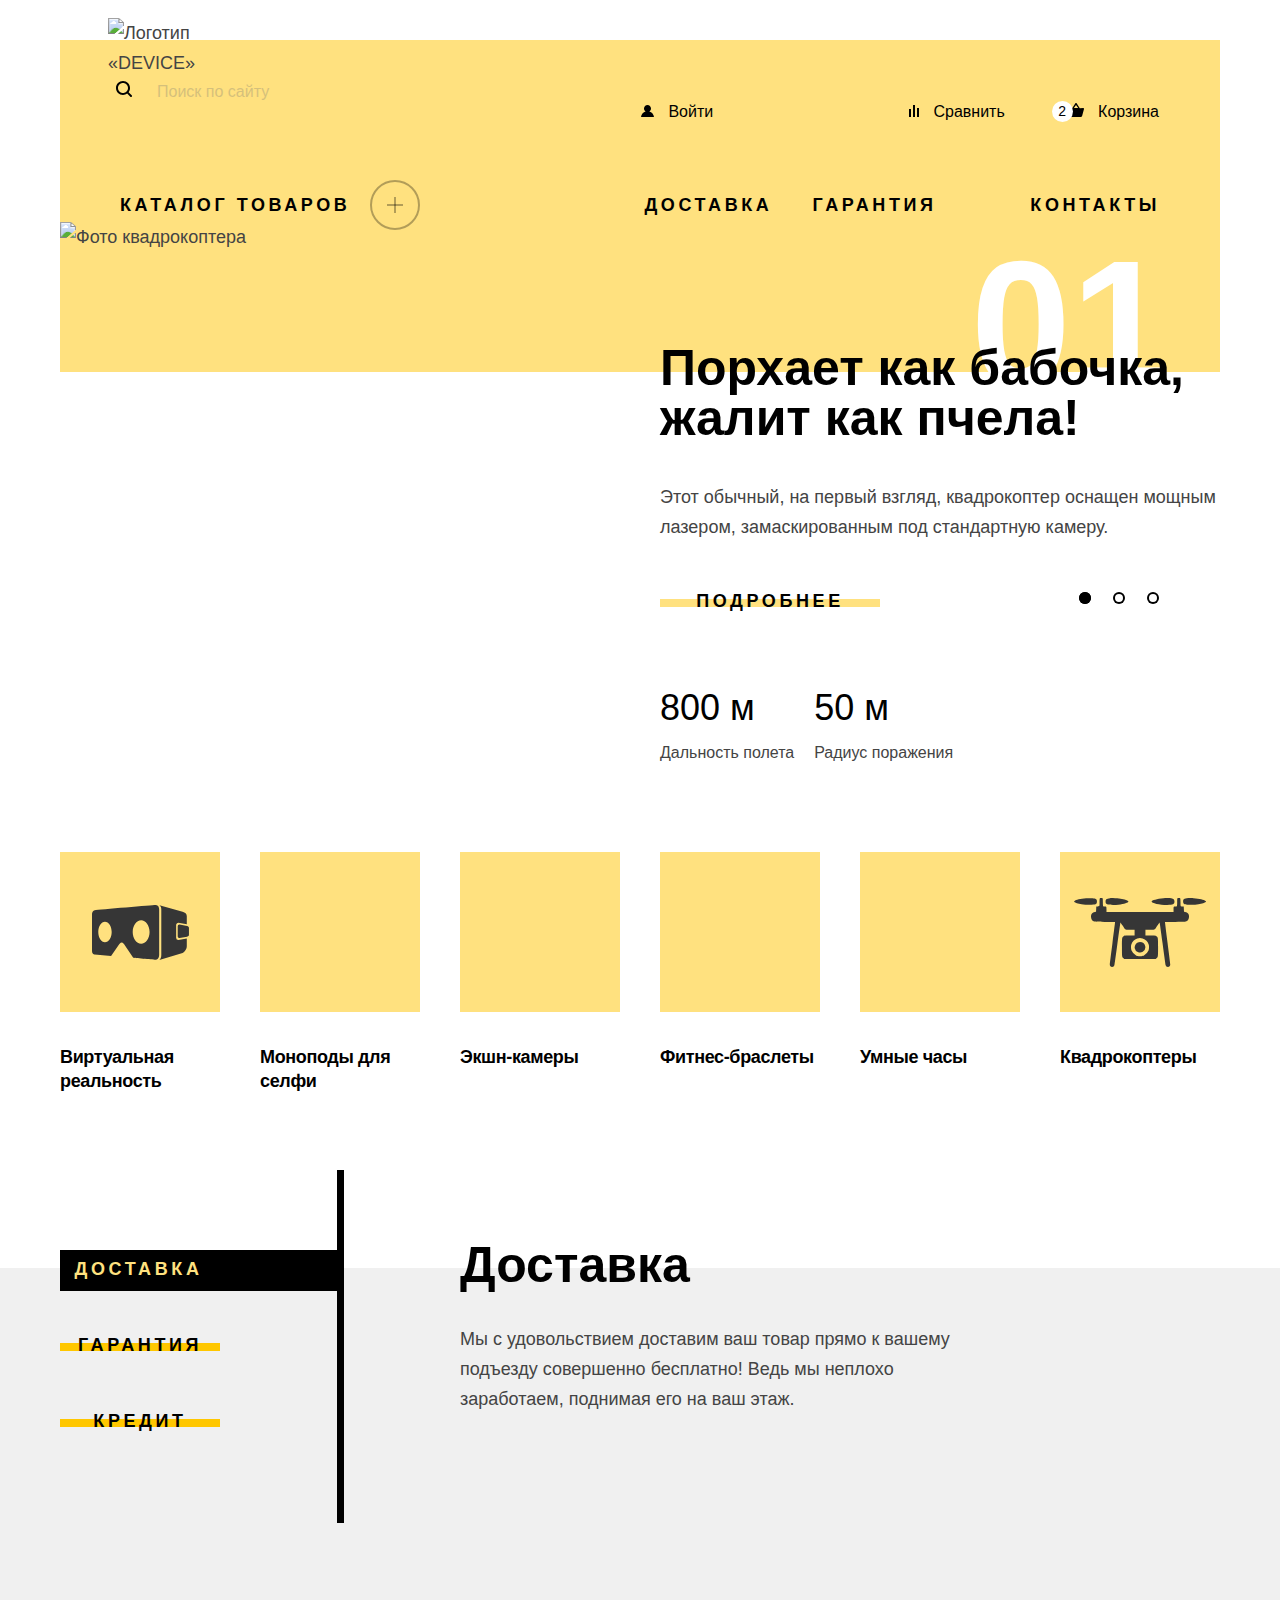
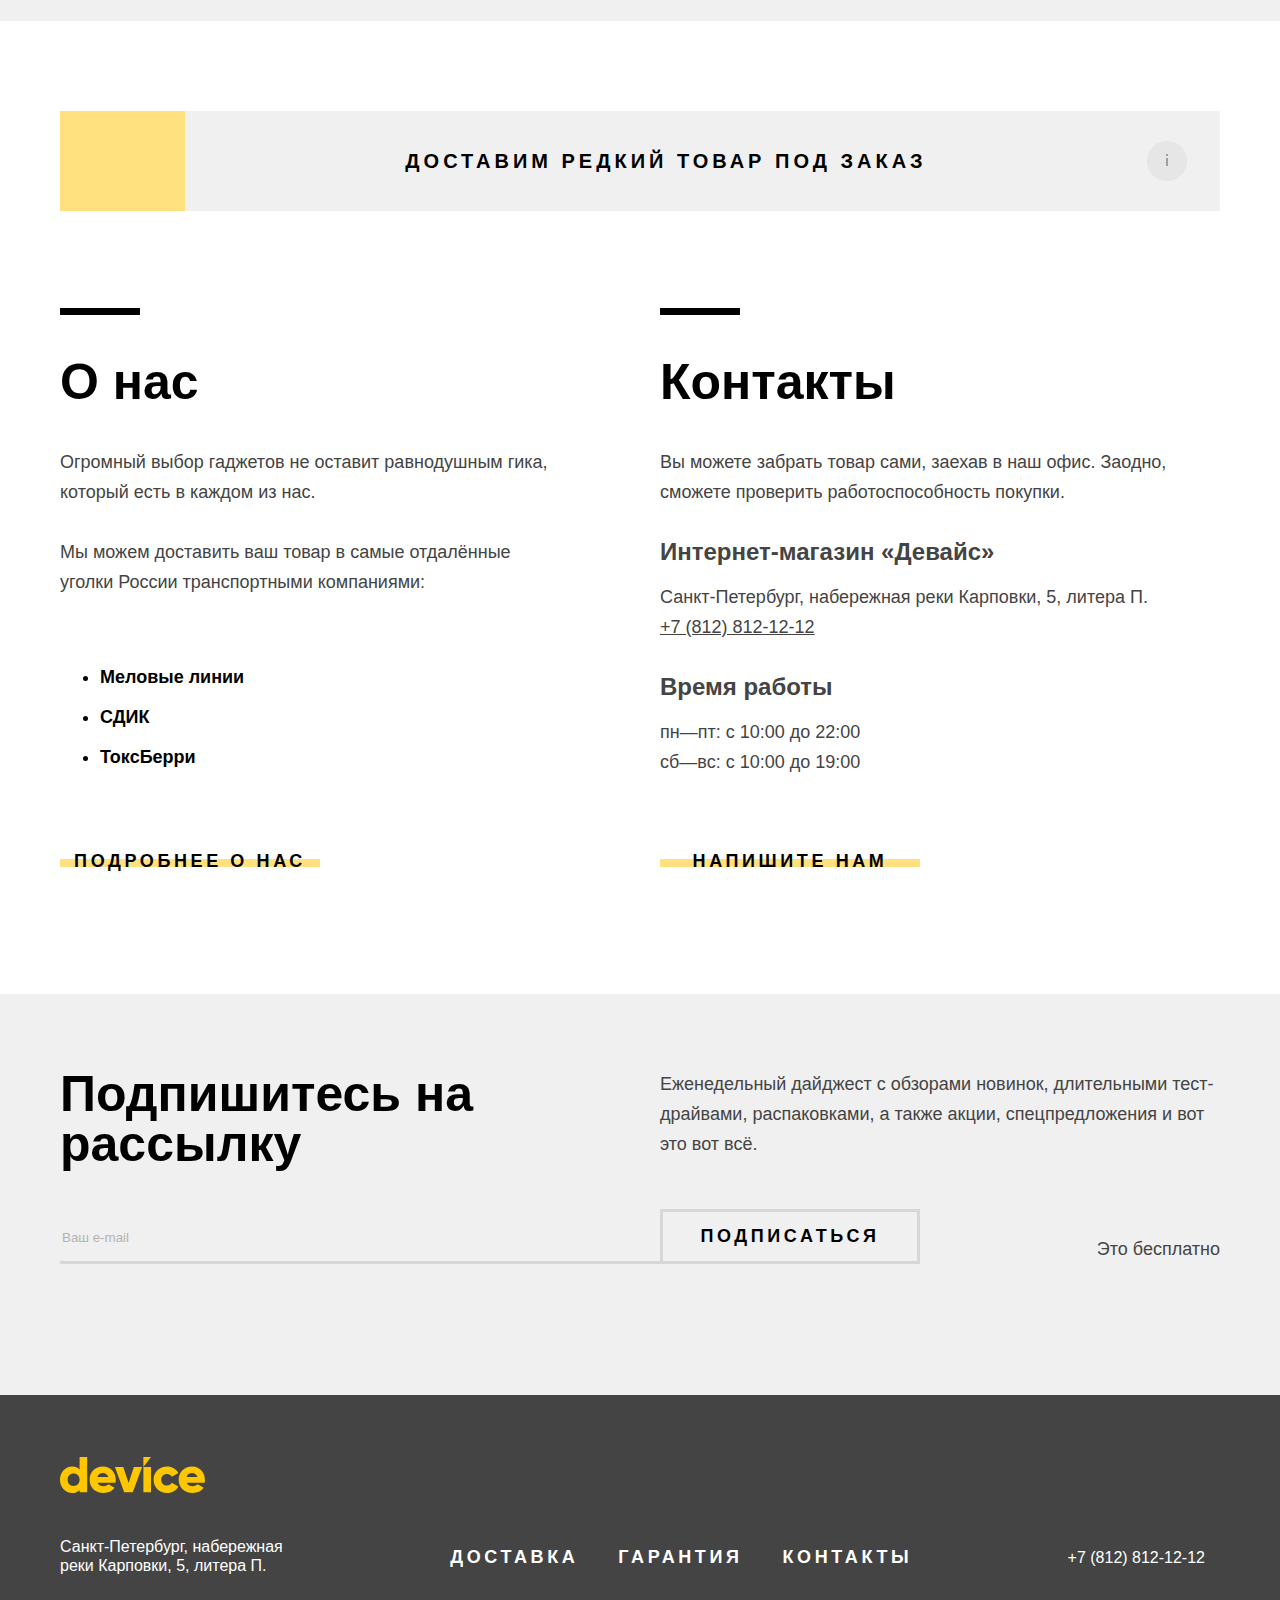
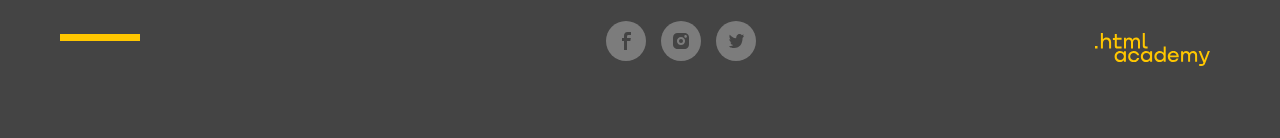
==== commit a124f4a8: "Завершение верстки всех компонентов" ====
--- a/index.html
+++ b/index.html
@@ -50,13 +50,73 @@
             </svg>
             Корзина
           </a>
+          <div class="popover popover-cart">
+            <div class="popover-content">
+              <ul class="cart-items-list clear-list">
+                <li class="cart-item">
+                  <a class="cart-image-popover-link" href="#">
+                    <img class="cart-image-popover" src="img/not-professional-selfie-stick.jpg" width="41" height="43" alt="">
+                  </a>
+                  <a class="cart-item-title" href="#">Любительская селфи-палка</a>
+                  <button class="cart-item-button" type="button">
+                    <span class="visually-hidden">Удалить из корзины</span>
+                  </button>
+                </li>
+                <li class="cart-item">
+                  <a class="cart-image-popover-link" href="#">
+                    <img class="product-card-image" src="img/professional-selfie-stick.jpg" width="41" height="43" alt="">
+                  </a>
+                  <a class="cart-item-title" href="#">Профессиональная селфи-палка</a>
+                  <button class="cart-item-button" type="button">
+                    <span class="visually-hidden">Удалить из корзины</span>
+                  </button>
+                </li>
+              </ul>
+            </div>
+            <div class="cart-number-sum">
+              <p class="cart-number">Товаров: 2</p>
+              <p class="cart-sum">Сумма: 2000 ₽</p>
+            </div>
+            <p class="cart-link">
+              <a class="cart-open-link" href="#">Открыть корзину</a>
+            </p>
+          </div>
         </li>
       </ul>
 
       <nav class="navigation">
         <ul class="navigation-list clear-list flex-list">
-          <li class="navigation-item">
+          <li class="navigation-item navigation-catalog">
             <a class="navigation-link navigation-catalog-link" href="catalog.html">Каталог товаров</a>
+            <button class="sub-catalog-button">
+              <span class="visually-hidden">Показать товары</span>
+            </button>
+            <div class="sub-catalog-container">
+              <ul class="sub-catalog-list clear-list flex-list">
+                <div class="sub-catalog-container-item">
+                  <li class="sub-catalog-item">
+                    <a class="sub-catalog-link" href="#">Виртуальная реальность</a>
+                  </li>
+                  <li class="sub-catalog-item">
+                    <a class="sub-catalog-link" href="catalog.html">Моноподы для селфи</a>
+                  </li>
+                  <li class="sub-catalog-item">
+                    <a class="sub-catalog-link" href="#">Экшн-камеры</a>
+                  </li>
+                </div>
+                <div class="sub-catalog-container-item">
+                  <li class="sub-catalog-item">
+                    <a class="sub-catalog-link" href="#">Фитнес-браслеты</a>
+                  </li>
+                  <li class="sub-catalog-item">
+                    <a class="sub-catalog-link" href="#">Умные часы</a>
+                  </li>
+                </div>
+                <li class="sub-catalog-item">
+                  <a class="sub-catalog-link" href="#">Квадрокоптеры</a>
+                </li>
+              </ul>
+            </div>
           </li>
           <li class="navigation-item">
             <a class="navigation-link" href="delivery.html">Доставка</a>
@@ -77,77 +137,97 @@
       <h1 class="visually-hidden">Информация о магазине «Девайс»</h1>
       <section class="slider">
         <h2 class="visually-hidden">Подборка товаров</h2>
-        <ol class="slider-list clear-list">
-          <li class="slider-item" data-number="01">
-            <img class="slider-image" src="img/quadcopter-slider.png" width="560" height="560" alt="Фото квадрокоптера">
-            <div class="slider-item-container">
-              <h2 class="title slider-title">Порхает как бабочка, жалит как пчела!</h2>
-              <p class="slider-information">Этот обычный, на первый взгляд, квадрокоптер оснащен мощным лазером, замаскированным под стандартную камеру.</p>
-              <a class="button button-slider button-more" href="#">Подробнее</a>
-              <dl class="slider-description-list clear-list flex-list">
-                <div class="slider-description-container">
-                  <dt class="slider-description-term">800 м</dt>
-                  <dd class="slider-description-definition">Дальность полета</dd>
+        <div class="all-slider-container">
+          <div class="slider-wrapper">
+            <ol class="slider-list clear-list">
+              <li class="slider-item slider-item-current" data-number="01">
+                <div class="slider-container">
+                  <img class="slider-image" src="img/quadcopter-slider.png" width="560" height="560" alt="Фото квадрокоптера">
+                  <div class="slider-item-container">
+                    <h2 class="title slider-title">Порхает как бабочка, жалит как пчела!</h2>
+                    <p class="slider-information">Этот обычный, на первый взгляд, квадрокоптер оснащен мощным лазером, замаскированным под стандартную камеру.</p>
+                    <a class="button button-slider" href="#">Подробнее</a>
+                    <dl class="slider-description-list clear-list flex-list">
+                      <div class="slider-description-container">
+                        <dt class="slider-description-term">800 м</dt>
+                        <dd class="slider-description-definition">Дальность полета</dd>
+                      </div>
+                      <div class="slider-description-container">
+                        <dt class="slider-description-term">50 м</dt>
+                        <dd class="slider-description-definition">Радиус поражения</dd>
+                      </div>
+                    </dl>
+                  </div>
                 </div>
-                <div class="slider-description-container">
-                  <dt class="slider-description-term">50 м</dt>
-                  <dd class="slider-description-definition">Радиус поражения</dd>
+              </li>
+              <li class="slider-item" data-number="02">
+                <div class="slider-container">
+                  <img class="slider-image" src="img/fitness-bracelet-slider.png" width="560" height="560" alt="Фото фитнес-браслета">
+                  <div class="slider-item-container">
+                    <h2 class="title slider-title">Худеем правильно!</h2>
+                    <p class="slider-information">Мотивирующие фитнес-браслеты помогут найти в себе силы не пропускать занятия и соблюдать диету.</p>
+                    <a class="button button-slider button-more" href="#">Подробнее</a>
+                    <dl class="slider-description-list clear-list flex-list">
+                      <div class="slider-description-container">
+                        <dt class="slider-description-term">48 часов</dt>
+                        <dd class="slider-description-definition">Без подзарядки</dd>
+                      </div>
+                    </dl>
+                  </div>
                 </div>
-              </dl>
+              </li>
+              <li class="slider-item" data-number="03">
+                <div class="slider-container">
+                  <img class="slider-image" src="img/selfie-stick-slider.png" width="560" height="560" alt="Фото селфи-палки">
+                  <div class="slider-item-container">
+                    <h2 class="title slider-title">Делай селфи, как Бен Стиллер!</h2>
+                    <p class="slider-information">Самая длинная палка для селфи доступна в нашем магазине. Восемь (Восемь, Карл!) метров длиной и весом всего 5 кг.</p>
+                    <a class="button button-slider button-more" href="#">Подробнее</a>
+                    <dl class="slider-description-list clear-list flex-list">
+                      <div class="slider-description-container">
+                        <dt class="slider-description-term">8,5 м</dt>
+                        <dd class="slider-description-definition">Длина палки</dd>
+                      </div>
+                      <div class="slider-description-container">
+                        <dt class="slider-description-term">5 кг</dt>
+                        <dd class="slider-description-definition">Вес палки</dd>
+                      </div>
+                      <div class="slider-description-container">
+                        <dt class="slider-description-term">Карбон</dt>
+                        <dd class="slider-description-definition">Материал</dd>
+                      </div>
+                    </dl>
+                  </div>
+                </div>
+              </li>
+            </ol>
+            <div class="slider-controls">
+              <button class="slider-button slider-prev" type="button">
+                <span class="visually-hidden">Предыдущий слайд</span>
+              </button>
+              <button class="slider-button slider-next" type="button">
+                <span class="visually-hidden">Следующий слайд</span>
+              </button>
             </div>
-          </li>
-          <li class="slider-item" data-number="02">
-            <img class="slider-image" src="img/fitness-bracelet-slider.png" width="560" height="560" alt="Фото фитнес-браслета">
-            <div class="slider-item-container">
-              <h2 class="title slider-title">Худеем правильно!</h2>
-              <p class="slider-information">Мотивирующие фитнес-браслеты помогут найти в себе силы не пропускать занятия и соблюдать диету.</p>
-              <a class="button button-slider button-more" href="#">Подробнее</a>
-              <dl class="slider-description-list clear-list flex-list">
-                <div class="slider-description-container">
-                  <dt class="slider-description-term">48 часов</dt>
-                  <dd class="slider-description-definition">Без подзарядки</dd>
-                </div>
-              </dl>
-            </div>
-          </li>
-          <li class="slider-item" data-number="03">
-            <img class="slider-image" src="img/selfie-stick-slider.png" width="560" height="560" alt="Фото селфи-палки">
-            <div class="slider-item-container">
-              <h2 class="title slider-title">Делай селфи, как Бен Стиллер!</h2>
-              <p class="slider-information">Самая длинная палка для селфи доступна в нашем магазине. Восемь (Восемь, Карл!) метров длиной и весом всего 5 кг.</p>
-              <a class="button button-slider button-more" href="#">Подробнее</a>
-              <dl class="slider-description-list clear-list flex-list">
-                <div class="slider-description-container">
-                  <dt class="slider-description-term">8,5 м</dt>
-                  <dd class="slider-description-definition">Длина палки</dd>
-                </div>
-                <div class="slider-description-container">
-                  <dt class="slider-description-term">5 кг</dt>
-                  <dd class="slider-description-definition">Вес палки</dd>
-                </div>
-                <div class="slider-description-container">
-                  <dt class="slider-description-term">Карбон</dt>
-                  <dd class="slider-description-definition">Материал</dd>
-                </div>
-              </dl>
-            </div>
-          </li>
-        </ol>
-        <button class="slider-button slider-prev" type="button">
-          <span class="visually-hidden">Предыдущий слайд</span>
-        </button>
-        <button class="slider-button slider-next" type="button">
-          <span class="visually-hidden">Следующий слайд</span>
-        </button>
-        <button class="slider-pagination-button slider-pagination-button-current" type="button">
-          <span class="visually-hidden">1 слайд</span>
-        </button>
-        <button class="slider-pagination-button" type="button">
-          <span class="visually-hidden">2 слайд</span>
-        </button>
-        <button class="slider-pagination-button" type="button">
-          <span class="visually-hidden">3 слайд</span>
-        </button>
+            <ol class="slider-pagination-list clear-list flex-list">
+              <li class="slider-pagination-item">
+                <button class="slider-pagination-button slider-pagination-button-current" type="button">
+                  <span class="visually-hidden">1 слайд</span>
+                </button>
+              </li>
+              <li class="slider-pagination-item">
+                <button class="slider-pagination-button" type="button">
+                  <span class="visually-hidden">2 слайд</span>
+                </button>
+              </li>
+              <li class="slider-pagination-item">
+                <button class="slider-pagination-button" type="button">
+                  <span class="visually-hidden">3 слайд</span>
+                </button>
+              </li>
+            </ol>
+          </div>
+        </div>
       </section>
 
       <section class="catalog-categories">
@@ -315,7 +395,7 @@
           </li>
           <li class="footer-social-item">
             <a class="social-icon-link" href="https://twitter.com/htmlacademy_ru">
-              <svg  class="social-icon social-icon-twitter" width="15" height="14" xmlns="http://www.w3.org/2000/svg">
+              <svg class="social-icon social-icon-twitter" width="15" height="14" xmlns="http://www.w3.org/2000/svg">
                 <path d="M9.7.1c1.5-.5 2.6.3 3.2 1.1.5-.2 1.1-.4 1.7-.6 0 .8-.5 1.4-.8 1.6.7.2 1.2-.4 1.2-.4-.1.9-.9 1.7-1.4 1.9-.2 6.3-2.8 10.4-8.9 10.3h-.4C4 14 .6 13.6 0 12.2c2 .2 3.4-.4 4.1-1.1-.8-.3-2.4-.4-2.6-2.8.3.2.5.3 1.1.2C1.5 7.7.3 7 .4 5c.3.3.9.5 1.2.4C1 5.2-.2 2.3.8.8c1.6 1.7 3.3 3.4 6.3 3.5.2-2.1 1-3.5 2.6-4.2Z"/>
               </svg>
               <span class="visually-hidden">Твиттер</span>
@@ -338,6 +418,55 @@
       </div>
     </div>
   </footer>
+  <div class="modal-container modal-container-close">
+    <div class="modal modal-delivery-order">
+      <button class="modal-close-button">
+        <span class="visually-hidden">Закрыть</span>
+      </button>
+      <section class="modal-content">
+        <h2 class="title modal-title">Доставка под заказ</h2>
+        <form class="delivry-order-form" action="https://echo.htmlacademy.ru/" method="post">
+          <div class="field-group name-group">
+            <label class="form-label-delivery" for="customer-name">Ваше имя:</label>
+            <input class="modal-field modal-field-name" type="text" id="customer-name" name="customer-name" placeholder="Имя Фамилия">
+            <svg class="field-icon" width="13" height="12" xmlns="http://www.w3.org/2000/svg">
+              <path d="M0 12h13c-.2-2.6-2.1-4.8-4.7-5.5 1-.6 1.7-1.7 1.7-3C10 1.6 8.4 0 6.5 0S3 1.6 3 3.5c0 1.3.7 2.4 1.7 3C2.1 7.2.2 9.4 0 12Z" />
+            </svg>
+            <span class="signature-field signature-name">Пожалуйста, представьтесь</span>
+          </div>
+          <div class="field-group mail-group">
+            <label class="form-label-delivery" for="customer-mail">Ваш e-mail:</label>
+            <input class="modal-field" type="text" id="customer-mail" name="customer-mail" placeholder="krasotka92@mail.ru">
+            <svg class="field-icon" width="15" height="12" xmlns="http://www.w3.org/2000/svg">
+              <path d="M7.6 8C7.2 8 7 7.9 6.6 7.7L0 4V11C0 11.6 0.4 12 0.9 12H14.1C14.7 12 15 11.6 15 11V4L8.5 7.7C8.1 7.9 7.9 8 7.6 8ZM14.1 0H0.9C0.4 0 0 0.5 0 1V1.8L7.5 6L15 1.8V1C15 0.5 14.6 0 14.1 0Z" />
+            </svg>
+            <span class="signature-field signature-mail">Забавный у вас адрес</span>
+          </div>
+          <div class="field-group order-group">
+            <label class="form-label-delivery" for="order-description">Что нужно привезти:</label>
+            <input class="modal-field" type="text" id="order-description" name="order-description" placeholder="В свободной форме">
+          </div>
+          <div class="field-group count-group">
+            <label class="form-label-delivery" for="order-count">Количество:</label>
+            <button class="modal-info-button" type="button">
+              <span class="visually-hidden">Посмотреть дополнительную информацию</span>
+              <div class="count-popover">
+                <p class="count-popover-content">Постараемся найти, сколько нужно. Привезём сколько получится по требованиям к провозу багажа.</p>
+              </div>
+            </button>
+            <button class="button-count button-minus">
+              <span class="visually-hidden">Уменьшить колличество</span>
+            </button>
+            <button class="button-count button-plus">
+              <span class="visually-hidden">Увеличить колличество</span>
+            </button>
+            <input class="modal-field modal-field-count" type="number" id="order-count" name="order-count" value="1">
+          </div>
+          <button class="button modal-button-submit" type="submit">Отправить</button>
+        </form>
+      </section>
+    </div>
+  </div>
 </body>
 
 </html>
--- a/styles/styles.css
+++ b/styles/styles.css
@@ -157,17 +157,18 @@
 }
 
 .user-search-form:focus-within {
-  box-shadow: inset 0 0 0 2px rgba(175, 79, 255, 1);
+  box-shadow: inset 0 0 0 2px #AF4FFF;
 }
 
 .user-search-form:active {
-  box-shadow: inset 0 0 0 2px rgba(0, 0, 1, 1);
+  box-shadow: inset 0 0 0 2px #000000;
 }
 
 .field-search {
   padding: 0;
+  padding-right: 15px;
   margin-left: 20px;
-  width: 295px;
+  width: 280px;
   font-size: 16px;
   line-height: 19px;
   opacity: 0.3;
@@ -205,11 +206,11 @@
   box-shadow: inset 0 0 0 2px #AF4FFF;
 }
 
-.user-search-form:hover .search-button{
+.user-search-form:hover .search-button {
   opacity: 1;
 }
 
-.search-button:hover{
+.search-button:hover {
   color: #FFFFFF;
   background-color: #000000;
   opacity: 1;
@@ -238,9 +239,14 @@
   padding-right: 10px;
 }
 
+.user-item {
+  align-self: center;
+  position: relative;
+}
+
 .user-item:nth-child(2) {
-  min-width: 220px;
-  margin-right: 45px;
+  min-width: 248px;
+  margin-right: 20px;
 }
 
 .user-item:nth-child(4) {
@@ -309,6 +315,79 @@
   background-color: transparent;
 }
 
+.navigation-catalog {
+  position: relative;
+}
+
+.sub-catalog-button {
+  position: absolute;
+  top: -10px;
+  right: -50px;
+  width: 50px;
+  height: 50px;
+  padding: 15px;
+  display: block;
+  background-color: transparent;
+  border: 2px solid rgba(0, 0, 0, 0.3);
+  border-radius: 50%;
+}
+
+.navigation-catalog:focus-within .sub-catalog-button {
+  border: 2px solid #000000;
+}
+
+.sub-catalog-button:hover {
+  border: 2px solid #000000;
+}
+
+.navigation-catalog:active .sub-catalog-button {
+  border: 2px solid rgba(0, 0, 0, 0.3);
+}
+
+.navigation-catalog::after,
+.navigation-catalog::before {
+  position: absolute;
+  top: 14px;
+  right: -33px;
+  content: "";
+  width: 16px;
+  height: 2px;
+  background-color: #000000;
+  opacity: 0.3;
+}
+
+.navigation-catalog::before {
+  transform: rotate(90deg);
+}
+
+.navigation-catalog:focus-within::after {
+  opacity: 1;
+}
+
+.navigation-catalog:hover::after {
+  opacity: 1;
+}
+
+.navigation-catalog:active::after {
+  opacity: 0.3;
+}
+
+.navigation-catalog:focus-within::before {
+  opacity: 0;
+}
+
+.navigation-catalog:hover::before {
+  opacity: 0;
+}
+
+.navigation-catalog:active::before {
+  opacity: 0;
+}
+
+.navigation-catalog:focus-within .sub-catalog-container {
+  display: block;
+}
+
 .navigation-item:nth-child(1) {
   margin-right: 254px;
 }
@@ -322,7 +401,7 @@
   border-radius: 50px;
 }
 
-.navigation-link:hover::after{
+.navigation-link:hover::after {
   opacity: 1;
 }
 
@@ -332,6 +411,53 @@
 
 .navigation-link:active::after {
   opacity: 0.3;
+}
+
+.sub-catalog-list {
+  position: absolute;
+  top: 45px;
+  left: -40px;
+  padding: 23px 40px 50px;
+  width: 1080px;
+  background-color: #FFE17F;
+  z-index: 3;
+}
+
+.sub-catalog-container-item:first-of-type {
+  margin-right: 45px;
+}
+
+.sub-catalog-container-item:last-of-type {
+  margin-right: 57px;
+}
+
+.sub-catalog-item {
+  margin-bottom: 10px;
+}
+
+.sub-catalog-link {
+  padding: 3px 15px 5px;
+  color: #000000;
+  text-decoration: none;
+  font-size: 16px;
+  line-height: 18px;
+}
+
+.sub-catalog-link:focus {
+  box-shadow: inset 0 0 0 2px #AF4FFF;
+  border-radius: 25px;
+}
+
+.sub-catalog-link:hover {
+  opacity: 0.6;
+}
+
+.sub-catalog-link:active {
+  opacity: 0.3;
+}
+
+.sub-catalog-container {
+  display: none;
 }
 
 .main-container {
@@ -360,8 +486,16 @@
 }
 
 .slider-item {
+  display: none;
+  position: relative;
+}
+
+.slider-item-current {
+  display: block;
+}
+
+.slider-container {
   display: flex;
-  position: relative;
 }
 
 .slider-item-container {
@@ -388,7 +522,7 @@
 }
 
 .slider-title {
-  margin-bottom: 19px;
+  margin-bottom: 39px;
 }
 
 .slider-information {
@@ -416,6 +550,85 @@
   margin-top: 0;
   margin-left: 0;
   font-size: 16px;
+}
+
+.slider-wrapper {
+  position: relative;
+}
+
+.slider-controls {
+  position: absolute;
+  top: 50%;
+  width: 560px;
+  transform: translateY(-50%);
+  display: flex;
+  justify-content: space-between;
+}
+
+.slider-button {
+  margin: 0 19px;
+  width: 40px;
+  height: 80px;
+  color: #000000;
+  background-color: transparent;
+  border: none;
+  cursor: pointer;
+  background: url(../img/icons/left-tall-arrow.svg) no-repeat center;
+}
+
+.slider-button:focus {
+  box-shadow: 0 0 0 2px #AF4FFF;
+  border-radius: 6px;
+}
+
+.slider-next {
+  transform: rotate(180deg);
+}
+
+.slider-button:hover {
+  opacity: 0.6;
+}
+
+.slider-button:active {
+  opacity: 0.3;
+}
+
+.slider-pagination-list {
+  position: absolute;
+  top: 370px;
+  right: 50px;
+}
+
+.slider-pagination-item {
+  margin: 0 11px;
+}
+
+.slider-pagination-button {
+  width: 12px;
+  height: 12px;
+  padding: 0;
+  background-color: #FFFFFF;
+  box-shadow: inset 0 0 0 2px #000000;
+  border: none;
+  border-radius: 50px;
+  cursor: pointer;
+  display: block;
+}
+
+.slider-pagination-button:focus {
+  box-shadow: inset 0 0 0 2px #AF4FFF;
+}
+
+.slider-pagination-button:hover {
+  box-shadow: inset 0 0 0 2px rgba(0, 0, 0, 0.6);
+}
+
+.slider-pagination-button:active {
+  box-shadow: inset 0 0 0 2px rgba(0, 0, 0, 0.3);
+}
+
+.slider-pagination-button-current {
+  background-color: #000000;
 }
 
 .categories-list {
@@ -467,7 +680,7 @@
 }
 
 .vr-link::after {
-  background-image: url("../img/vr-glasses.svg");
+  background-image: url("../img/glasses-vr.svg");
 }
 
 .monopod-link::after {
@@ -606,7 +819,6 @@
   background-color: #000000;
   padding-right: 120px;
   width: 277px;
-  display: block;
   color: #FFE17F;
 }
 
@@ -711,11 +923,11 @@
 }
 
 .appointment-link:hover .info {
-  background-color: rgba(220, 220, 220, 1);
+  background-color: #DCDCDC;
 }
 
 .info:active {
-  background-color: rgba(220, 220, 220, 1);
+  background-color: #DCDCDC;
 }
 
 .info-icon {
@@ -839,6 +1051,7 @@
 .field-distribution-email {
   padding-top: 13px;
   padding-bottom: 9px;
+  padding-right: 15px;
   height: 30px;
   opacity: 0.5;
   background-color: #F0F0F0;
@@ -858,10 +1071,10 @@
 
 .field-distribution-email:active {
   opacity: 1;
-  border-bottom: 3px solid rgba(0, 0, 1, 1);
-}
-
-.field-distribution-email:disabled {
+  border-bottom: 3px solid #000000;
+}
+
+.field-distribution-email:focus:invalid {
   opacity: 1;
   border-bottom: 3px solid rgba(255, 61, 61, 1);
 }
@@ -1124,13 +1337,268 @@
   padding-bottom: 53px;
 }
 
+.modal-container {
+  position: fixed;
+  top: 0;
+  left: 0;
+  display: flex;
+  width: 100%;
+  height: 100%;
+  background-color: rgba(240, 240, 240, 0.9);
+  z-index: 3;
+}
+
+.modal-container-close {
+  display: none;
+}
+
+.modal {
+  position: relative;
+  margin: auto;
+  padding: 62px 70px;
+  background-color: #FFFFFF;
+  border: 10px solid #000000;
+  box-shadow: 0 10px 0 0 rgba(0, 0, 0, 0.1);
+}
+
+.modal-delivery-order {
+  width: 760px;
+}
+
+.modal-close-button {
+  position: absolute;
+  padding: 0;
+  top: 65px;
+  right: 58px;
+  width: 50px;
+  height: 50px;
+  background-color: transparent;
+  border: none;
+  background-image: url("../img/icons/cross-close.svg");
+  background-repeat: no-repeat;
+  background-position: center;
+  cursor: pointer;
+}
+
+.modal-close-button:focus {
+  box-shadow: 0 0 0 5px #AF4FFF;
+  border-radius: 50%;
+}
+
+.modal-close-button:hover {
+  opacity: 0.6;
+}
+
+.modal-close-button:active {
+  opacity: 0.3;
+}
+
+.delivry-order-form {
+  margin-top: 58px;
+  display: grid;
+  grid-template-columns: 360px 160px 160px;
+  column-gap: 40px;
+  row-gap: 10px;
+}
+
+.field-group {
+  display: flex;
+  flex-direction: column;
+  position: relative;
+}
+
+.mail-group {
+  grid-column: 2/4;
+}
+
+.order-group {
+  grid-column: 1/3;
+}
+
+.form-label-delivery {
+  margin-bottom: 17px;
+  color: #000000;
+  font-weight: 700;
+  line-height: 20px;
+  letter-spacing: -0.02em;
+}
+
+.signature-field  {
+  margin-top: 5px;
+  font-size: 14px;
+  line-height: 20px;
+  color: #000000;
+}
+
+.modal-field {
+  margin: 0;
+  padding: 20px;
+  padding-right: 50px;
+  font-family: "Rubik", sans-serif;
+  font-size: 16px;
+  line-height: 20px;
+  background-color: #F0F0F0;
+  border: none;
+}
+
+.modal-field:focus {
+  box-shadow: 0 0 0 5px #AF4FFF;
+}
+
+.modal-field:hover {
+  background-color: #EBEBEB;
+}
+
+.field-group:active .modal-field {
+  box-shadow: inset 0 0 0 3px #000000;
+}
+
+.field-group:active .modal-field::placeholder {
+  color: #000000;
+}
+
+.field-group:focus:invalid .modal-field {
+  box-shadow: inset 0 0 0 3px #FF3D3D;
+}
+
+.field-group:focus:invalid .signature-field {
+  color: #FF3D3D;
+}
+
+.field-icon {
+  position: absolute;
+  fill: #B3B3B3;
+  top: 60px;
+  right: 24px;
+}
+
+.modal-field-count {
+  padding-right: 20px;
+  text-align: center;
+}
+
+.modal-info-button {
+  position: absolute;
+  top: -3px;
+  right: 15px;
+  padding: 0;
+  width: 26px;
+  height: 26px;
+  background: url(../img/icons/info.svg) no-repeat center #FFE17F;
+  border: none;
+  border-radius: 50%;
+  display: block;
+}
+
+.modal-info-button:hover .count-popover {
+  display: block;
+}
+
+.button-count {
+  position: absolute;
+  top: 50px;
+  width: 32px;
+  height: 32px;
+  border: none;
+  border-radius: 50%;
+  display: block;
+}
+
+.button-count:focus {
+  box-shadow: inset 0 0 0 2px #AF4FFF;
+}
+
+.button-minus {
+  left: 11px;
+}
+
+.button-count::before,
+.button-plus::after {
+  content: "";
+  position: absolute;
+  top: 15px;
+  left: 8px;
+  width: 16px;
+  height: 2px;
+  background-color: #000000;
+  opacity: 0.3;
+}
+
+.button-count:hover::before,
+.button-plus:hover::after {
+  opacity: 1;
+}
+
+.button-count:active::before,
+.button-plus:active::after {
+  opacity: 0.1;
+}
+
+.button-plus {
+  right: 11px;
+}
+
+.button-plus::after {
+  transform: rotate(90deg);
+}
+
+.count-popover {
+  position: absolute;
+  top: 35px;
+  right: -35px;
+  width: 162px;
+  padding: 19px;
+  background-color: #000000;
+  box-shadow: 0 10px 0 0 rgba(0, 0, 0, 0.1);
+  z-index: 3;
+  display: none;
+}
+
+.count-popover::before {
+  position: absolute;
+  top: -5px;
+  right: 42px;
+  content: "";
+  width: 14px;
+  height: 14px;
+  margin-left: -9px;
+  background-color: #000000;
+  transform: rotate(45deg);
+}
+
+.count-popover-content {
+  margin: 0;
+  color: #FFFFFF;
+  text-align: left;
+  font-size: 16px;
+  line-height: 20px;
+}
+
+.modal-button-submit {
+  margin-top: 40px;
+  width: 200px;
+  z-index: 2;
+}
+
+.modal-button-submit:hover {
+  background-color: #FFC700;
+}
+
+.modal-button-submit:active {
+  color: rgba(0, 0, 0, 0.3);
+  background-color: #FFC700;
+}
+
+.modal-button-submit::before {
+  background-color: #FFC700;
+}
+
 .user-cabinet-off {
-  margin-left: 30px;
+  padding: 10px 10px;
   font-size: 16px;
   line-height: 19px;
   text-align: center;
-  opacity: 0.3;
-  color: #000000;
+  color: rgba(0, 0, 0, 0.3);
   text-decoration: none;
 }
 
@@ -1148,8 +1616,28 @@
   margin-bottom: 14px;
 }
 
+.breadcrumbs-list {
+  margin-left: -12px;
+}
+
 .breadcrumbs-item {
-  margin-right: 36px;
+  margin-right: 12px;
+  position: relative;
+}
+
+.breadcrumbs-item::after {
+  position: absolute;
+  right: -8px;
+  top: 35%;
+  content: "";
+  width: 4px;
+  height: 7px;
+  display: block;
+  background: url("../img/icons/breadcrumbs-arrow.svg") no-repeat center;
+}
+
+.breadcrumbs-current::after {
+  opacity: 0;
 }
 
 .breadcrumbs-item:nth-last-child(1) {
@@ -1157,9 +1645,21 @@
 }
 
 .breadcrumbs-link {
-  opacity: 0.6;
-  color: #000000;
+  padding: 6px 12px;
+  color: rgba(0, 0, 0, 0.6);
   text-decoration: none;
+}
+
+.breadcrumbs-link:focus {
+  box-shadow: 0 0 0 5px #AF4FFF;
+}
+
+.breadcrumbs-link:hover {
+  color: #000000;
+}
+
+.breadcrumbs-link:active {
+  color: rgba(0, 0, 0, 0.3);
 }
 
 .catalog-products {
@@ -1186,6 +1686,11 @@
 
 .catalog-filter-container {
   width: 269px;
+}
+
+.catalog-filter{
+  margin-top: 83px;
+  margin-right: 69px;
 }
 
 .catalog-products-title {
@@ -1199,22 +1704,258 @@
   text-transform: uppercase;
 }
 
+.catalog-filter-group {
+  margin: 0;
+  margin-bottom: 48px;
+  padding: 0;
+  border: none;
+  position: relative;
+}
+
+.catalog-filter-group:nth-of-type(2) {
+  margin-bottom: 37px;
+}
+
+.catalog-filter-group:last-of-type {
+  margin-bottom: 18px;
+}
+
+.catalog-filter-group::before {
+  content: "";
+  position: absolute;
+  top: -30px;
+  width: 200px;
+  border-bottom: 2px solid #000000;
+}
+
 .catalog-filter-title {
+  padding: 0;
   font-size: 18px;
   line-height: 20px;
   font-weight: 700;
   letter-spacing: -0.02em;
 }
 
+.range {
+  margin-top: 45px;
+}
+
+.range-scale {
+  position: relative;
+  width: 200px;
+  height: 2px;
+  margin-left: 12px;
+  margin-bottom: 15px;
+  background-color: #DCDCDC;
+}
+
+.range-bar {
+  position: absolute;
+  height: 2px;
+  background-color: #000000;
+}
+
+.range-toggle {
+  position: absolute;
+  width: 18px;
+  height: 18px;
+  background-color: #EBEBEB;
+  border: 2px solid #000000;
+  border-radius: 50px;
+  cursor: pointer;
+}
+
+.range:focus-within .range-toggle {
+  border: 2px solid #AF4FFF;
+}
+
+.range-toggle:active {
+  background-color: #000000;
+}
+
+.toggle-min {
+  top: -8px;
+  left: -10px;
+}
+
+.toggle-max {
+  top: -8px;
+  right: -10px;
+}
+
+.range-wrapper-inputs {
+  display: flex;
+}
+
 .catalog-filter-label {
+  display: flex;
+  margin-right: 66px;
   font-size: 15px;
   line-height: 18px;
-  opacity: 0.3;
+  color: rgba(0, 0, 0, 0.3);
+}
+
+.range:focus-within .catalog-filter-label {
+  color: rgba(175, 79, 255, 0.3);
+}
+
+.range:active .catalog-filter-label {
+  color: #000000;
+}
+
+.range-input {
+  width: 12px;
+  padding: 0 2px;
+  font:inherit;
+  text-align: center;
+  color: rgba(0, 0, 0, 0.3);
+  background-color: transparent;
+  border: none;
+  appearance: textfield;
+}
+
+.range:focus-within .range-input {
+  color: rgba(175, 79, 255, 0.3);
+}
+
+.range:active .range-input {
+  color: #000000;
+}
+
+.range-input::-webkit-outer-spin-button,
+.range-input::-webkit-inner-spin-button {
+  appearance: none;
+  margin: 0;
+}
+
+.catalog-filter-list {
+  margin-top: 31px;
+}
+
+.catalog-filter-item {
+  margin-bottom: 20px;
+}
+
+.control {
+  position: relative;
+  display: block;
+  padding-left: 37px;
+}
+
+.control:focus-within {
+  color: #AF4FFF;
+}
+
+.control:hover .control-input[type="checkbox"]:checked + .control-label {
+  color: rgba(0, 0, 0, 0.5);
+}
+
+.control:active .control-label {
+  color: rgba(0, 0, 0, 0.2);
+}
+
+.control-mark {
+  position: absolute;
+  top: 0;
+  left: 0;
+  width: 16px;
+  height: 16px;
+  border: 2px solid rgba(0, 0, 0, 0.2);
+  border-radius: 3px;
+}
+
+.control:focus-within .control-mark {
+  border: 2px solid #AF4FFF;
+}
+.control-input[type="checkbox"]:checked + .control-mark {
+  border: 2px solid #000000;
+}
+
+.control:hover .control-input[type="checkbox"]:checked + .control-mark {
+  border: 2px solid rgba(0, 0, 0, 0.5);
+}
+
+.control:active .control-input[type="checkbox"]:checked + .control-mark {
+  border: 2px solid rgba(0, 0, 0, 0.2);
+}
+
+.control-mark-icon {
+  position: absolute;
+  bottom: 3px;
+  right: 3px;
+}
+
+.control:focus-within .control-mark-icon {
+  fill: #AF4FFF;
+}
+
+.control:hover .control-mark-icon {
+  fill-opacity: 0.5;
+}
+
+.control:active .control-mark-icon {
+  fill-opacity: 0.2;
+}
+
+.control-input[type="radio"] + .control-mark {
+  border-radius: 50%;
+}
+
+.control-input[type="radio"]:checked + .control-mark {
+  border-color: #000000;
+}
+
+.control:focus-within .control-input[type="radio"]:checked + .control-mark {
+  border-color: #AF4FFF;
+}
+
+.control:hover .control-input[type="radio"]:checked + .control-mark {
+  border-color: rgba(0, 0, 0, 0.5);
+}
+
+.control:active .control-input[type="radio"]:checked + .control-mark {
+  border-color: rgba(0, 0, 0, 0.2);
+}
+
+.control-input[type="radio"]:checked + .control-mark::before {
+  content: "";
+  position: absolute;
+  top: 4px;
+  left: 4px;
+  width: 8px;
+  height: 8px;
+  background-color: #000000;
+  border-radius: 50%;
+}
+
+.control:focus-within .control-input[type="radio"]:checked + .control-mark::before {
+  background-color: #AF4FFF;
+}
+
+.control:hover .control-input[type="radio"]:checked + .control-mark::before {
+  background-color: rgba(0, 0, 0, 0.5);
+}
+
+.control:hover .control-input[type="radio"]:checked + .control-mark::before {
+  background-color: rgba(0, 0, 0, 0.2);
 }
 
 .filter-button-show {
   width: 200px;
   display: block;
+}
+
+.filter-button-show:hover {
+  background-color: #FFC700;
+}
+
+.filter-button-show:active {
+  color: rgba(0, 0, 0, 0.3);
+  background-color: #FFC700;
+}
+
+.filter-button-show::before {
+  background-color: #FFC700;
 }
 
 .catalog-right-column {
@@ -1224,9 +1965,9 @@
 }
 
 .sorting-container {
-  display: flex;
-  flex-wrap: wrap;
-  padding: 24px 72px;
+  align-items: center;
+  padding: 20px 72px;
+  padding-right: 0;
   margin-bottom: 69px;
   color: #000000;
   background-color: #EBEBEB;
@@ -1242,11 +1983,60 @@
   text-transform: uppercase;
 }
 
+.select-control {
+  margin-left: 50px;
+  padding: 4px 39px 7px 13px;
+  border: none;
+  background: url(../img/icons/control-arrow.svg) no-repeat center right 13px;
+  background-size: 11px 7px;
+  background-color: transparent;
+  font-family: "Rubik", sans-serif;
+  font-size: 16px;
+  appearance: none;
+  -webkit-appearance: none;
+}
+
+.select-control:focus {
+  box-shadow: 0 0 0 5px #AF4FFF;
+}
+
+.select-control:hover {
+  opacity: 0.6;
+}
+
+.select-control:active {
+  opacity: 0.3;
+}
+
 .sorting-link {
   margin: 0;
-  max-width: 11px;
+}
+
+.sorting-button {
+  padding: 10px;
+  width: 11px;
   height: 10px;
   display: block;
+}
+
+.sorting-button:focus {
+  box-shadow: 0 0 0 5px #AF4FFF;
+}
+
+.sorting-button:hover {
+  fill-opacity: 0.5;
+}
+
+.sorting-button:active {
+  fill-opacity: 1;
+}
+
+.sorting-button-to-bottom svg {
+  transform: rotate(180deg);
+}
+
+.sorting-button-current {
+  fill-opacity: 0.2;
 }
 
 .product-list {
@@ -1261,17 +2051,71 @@
   display: grid;
   grid-template-columns: 280px 14px 66px;
   grid-template-rows: 412px min-content;
-}
-
-.product-card-image {
+  position: relative;
+}
+
+.product-card-image-link {
   grid-column: 1/-1;
-  margin: 0;
   margin-bottom: 32px;
 }
 
+.product-card-image-link::before {
+  position: absolute;
+  content: "";
+  width: 360px;
+  height: 380px;
+  background: linear-gradient(0deg, rgba(240, 240, 240, 0.8), rgba(240, 240, 240, 0.8)), url(.jpg);
+  opacity: 0;
+}
+
+.product-card:focus-within .product-card-image-link {
+  box-shadow: 0 0 0 5px #AF4FFF;
+}
+
+.product-card:hover .product-card-image-link::before {
+  opacity: 0.8;
+}
+
+.button-more {
+  position: absolute;
+  top: 171px;
+  left: 100px;
+  padding-top: 9px;
+  padding-bottom: 11px;
+  width: 180px;
+  z-index: 1;
+  opacity: 0;
+}
+
+.product-card:hover .button-more {
+  opacity: 1;
+}
+
+.button-more:hover {
+  background-color: #FFC700;
+}
+
+.button-more:active {
+  color: rgba(0, 0, 0, 0.3);
+  background-color: #FFC700;
+}
+
+.button-more::before {
+  background-color: #FFC700;
+}
+
 .product-card-link {
+  grid-column: 1/2;
   color: #000000;
   text-decoration: none;
+}
+
+.product-card:focus-within .product-card-link h3 {
+  color: #AF4FFF;
+}
+
+.product-card:focus-within .product-card-link b {
+  color: #AF4FFF;
 }
 
 .product-card-title {
@@ -1282,22 +2126,35 @@
   letter-spacing: -0.02em;
 }
 
-.product-card-price {
+.product-card-link:last-of-type {
   grid-column: 3/4;
   text-align: right;
+}
+
+.product-card-price {
   font-size: 18px;
   font-weight: 400;
   line-height: 21px;
   color: #444444;
 }
 
+.product-card:last-child {
+  position: relative;
+}
+
 .product-card-new {
+  position: absolute;
+  right: 27px;
+  top: 27px;
+  padding: 22px 9px;
+  box-shadow: 0 0 0 2px rgba(0, 0, 0, 0.6);
+  border-radius: 50px;
   font-family: "Raleway", sans-serif;
   font-size: 14px;
   font-weight: 800;
   line-height: 16px;
   letter-spacing: 0.2em;
-  opacity: 0.6;
+  color: rgba(0, 0, 0, 0.6);
   text-transform: uppercase;
 }
 
@@ -1305,60 +2162,273 @@
   margin: 0;
   margin-left: 72px;
   margin-bottom: 51px;
+  text-align: center;
+}
+
+.show-more-link {
+  display: block;
   padding-top: 19px;
   padding-bottom: 19px;
-  border: 3px solid #000000;
-  text-align: center;
-  display: block;
-}
-
-.show-more-link {
+  color: #000000;
   font-family: "Raleway", sans-serif;
   font-weight: 800;
   letter-spacing: 0.2em;
-  color: #000000;
   text-decoration: none;
   text-transform: uppercase;
+  box-shadow: inset 0 0 0 3px rgba(0, 0, 0, 0.1);
+}
+
+.show-more-link:focus {
+  box-shadow: inset 0 0 0 5px #AF4FFF;
+}
+
+.show-more-link:hover {
+  box-shadow: inset 0 0 0 3px #000000;
+}
+
+.show-more-link:active {
+  color: rgba(0, 0, 0, 0.3);
+  box-shadow: inset 0 0 0 3px rgba(0, 0, 0, 0.3);
 }
 
 .pagination {
-  justify-content: space-between;
   margin: 0;
   margin-left: 72px;
-  padding: 27px;
   background-color: #EBEBEB;
 }
 
 .pagination-item {
-  margin-right: 28px;
-}
-
-.pagination-item:nth-child(1) {
-  margin-right: 209px;
-}
-
-.pagination-item:nth-child(6) {
-  margin-right: 0;
-}
-
-.pagination-item:nth-child(7) {
-  margin-right: 0;
-  margin-left: 130px;
+  align-self: center;
+}
+
+.pagination-item:first-child {
+  margin-right: auto;
+}
+
+.pagination-item:last-child {
+  margin-left: auto;
 }
 
 .pagination-link {
+  padding: 8px 15px 11px;
+  color: rgba(68, 68, 68, 0.3);
+  text-decoration: none;
+  display: block;
+}
+
+.pagination-link:focus {
+  box-shadow: inset 0 0 0 5px #AF4FFF;
+}
+
+.pagination-link:hover {
   color: #444444;
-  text-decoration: none;
-  opacity: 0.3;
+}
+
+.pagination-link:active {
+  color: rgba(68, 68, 68, 0.1);
+}
+
+.pagination-current:hover {
+  color: rgba(68, 68, 68, 0.3);
+}
+
+.pagination-current:active {
+  color: rgba(68, 68, 68, 0.3);
 }
 
 .pagination-button {
+  padding: 26px 29px;
   font-family: "Raleway", sans-serif;
   font-weight: 800;
   letter-spacing: 0.2em;
   text-align: center;
   color: #000000;
   text-transform: uppercase;
-  opacity: 100;
-}
-
+}
+
+.pagination-button:hover {
+  color: #000000;
+  background-color: #DCDCDC;
+}
+
+.pagination-button:active {
+  color: rgba(0, 0, 0, 0.3);
+  background-color: #DCDCDC;
+}
+
+.pagination-button-current:hover {
+  background-color: transparent;
+}
+
+.pagination-button-current:active {
+  color: #000000;
+  background-color: transparent;
+}
+
+.popover {
+  position: absolute;
+  top: 40px;
+  right: -60px;
+  z-index: 3;
+  box-sizing: border-box;
+  width: 320px;
+  min-height: 302px;
+  font-size: 16px;
+  line-height: 20px;
+  color: #FFFFFF;
+  background-color: #000000;
+  box-shadow: 0 10px 0 0 rgba(0, 0, 0, 0.1);
+  display: none;
+}
+
+.popover-open {
+  display: block;
+}
+
+.popover::before {
+  position: absolute;
+  top: -4px;
+  right: 160px;
+  content: "";
+  width: 14px;
+  height: 14px;
+  margin-left: -9px;
+  background-color: #000000;
+  transform: rotate(45deg);
+}
+
+.popover-content {
+  padding: 20px;
+}
+
+.cart-item {
+  display: grid;
+  grid-template-columns: 41px 214px 25px;
+  grid-template-rows: 43px;
+}
+
+.cart-item + .cart-item {
+  margin-top: 20px;
+  padding-top: 20px;
+  border-top: 1px solid rgba(255, 255, 255, 0.1);
+}
+
+.cart-item:focus-within .cart-image-popover-link {
+  box-shadow: 0 0 0 5px #AF4FFF;
+}
+
+.cart-item:hover .cart-image-popover-link {
+  opacity: 0.6;
+}
+
+.cart-item:active .cart-image-popover-link {
+  opacity: 0.3;
+}
+
+.cart-item:focus-within .cart-item-title {
+  color: #AF4FFF;
+}
+
+.cart-item:hover .cart-item-title {
+  opacity: 0.6;
+}
+
+.cart-item:active .cart-item-title {
+  opacity: 0.3;
+}
+
+.cart-item-title {
+  margin-left: 23px;
+  color: #FFFFFF;
+  text-decoration: none;
+}
+
+.cart-item-button {
+  position: relative;
+  margin-left: 11px;
+  padding: 12.5px;
+  width: 11px;
+  height: 11px;
+  border: none;
+  background: transparent;
+  display: block;
+}
+
+.cart-item-button:focus {
+  box-shadow: inset 0 0 0 2px #AF4FFF;
+  border-radius: 50%;
+}
+
+.cart-item-button:hover {
+  opacity: 0.6;
+}
+
+.cart-item-button:hover {
+  opacity: 0.3;
+}
+
+.cart-item-button::before,
+.cart-item-button::after {
+  content: "";
+  position: absolute;
+  top: 12px;
+  left: 5px;
+  width: 15px;
+  height: 1px;
+  background-color: #FFFFFF;
+}
+
+.cart-item-button::before {
+  transform: rotate(45deg);
+}
+
+.cart-item-button::after {
+  transform: rotate(-45deg);
+}
+
+.cart-number-sum {
+  display: flex;
+  padding: 12.5px 20px;
+  background-color: #1A1A1A;
+}
+
+.cart-number,
+.cart-sum  {
+  margin: 0;
+}
+
+.cart-sum {
+  margin-left: auto;
+}
+
+.cart-link {
+  margin: 20px;
+}
+
+.cart-open-link {
+  padding: 15px 0;
+  display: block;
+  color: #000000;
+  background-color: #FFFFFF;
+  font-family: "Raleway", sans-serif;
+  font-weight: 800;
+  font-size: 18px;
+  line-height: 21px;
+  text-align: center;
+  letter-spacing: 0.2em;
+  text-decoration: none;
+  text-transform: uppercase;
+}
+
+.cart-open-link:focus {
+  box-shadow: 0 0 0 5px #AF4FFF;
+}
+
+.cart-open-link:hover {
+  background-color: #FFE17F;
+}
+
+.cart-open-link:active {
+  color: rgba(0, 0, 0, 0.3);
+  background-color: #FFE17F;
+}
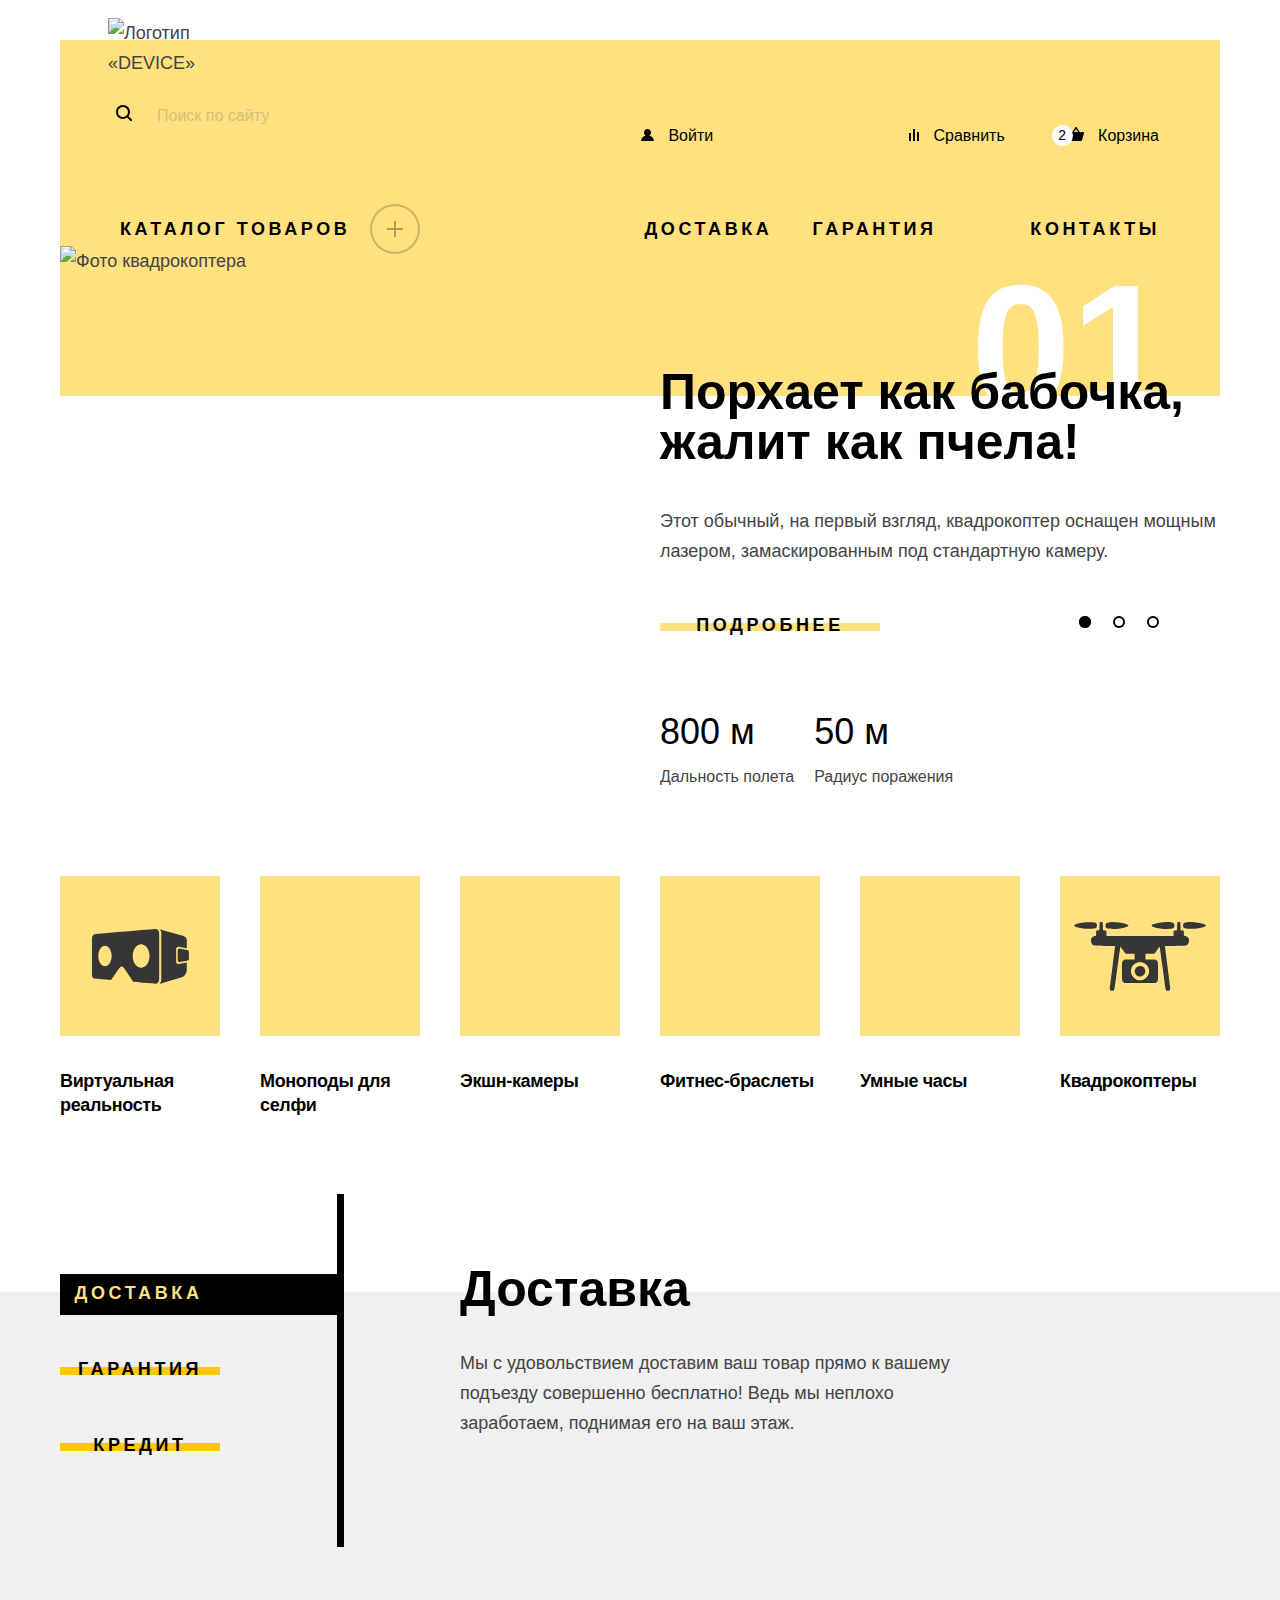
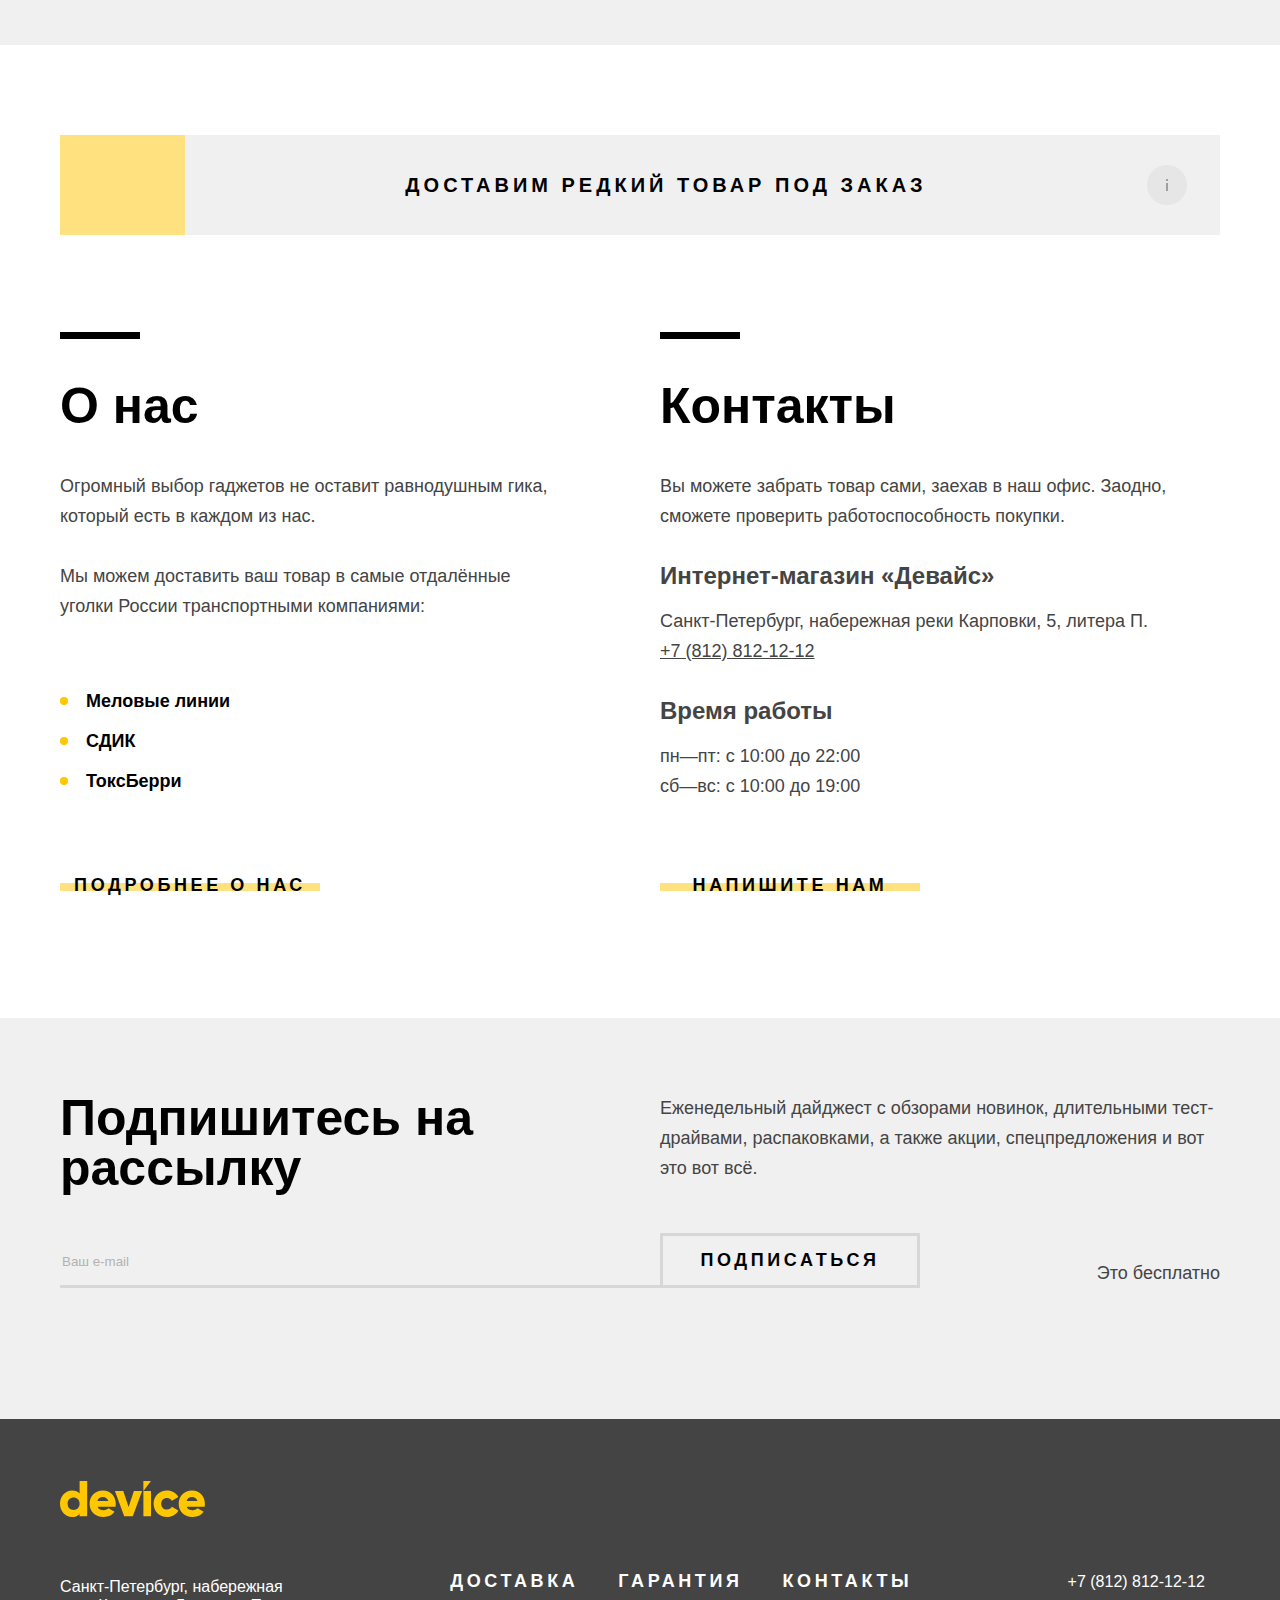
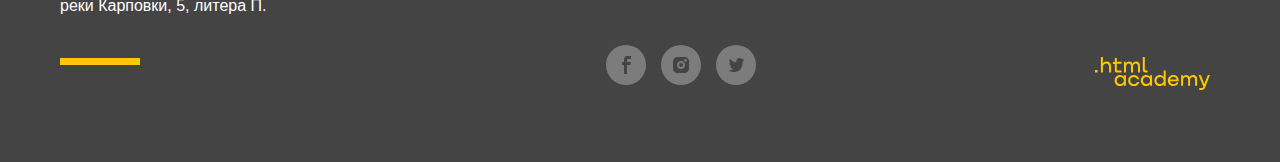
==== commit 323f5208: "Изменения в верстке всех компонентов" ====
--- a/index.html
+++ b/index.html
@@ -87,10 +87,7 @@
       <nav class="navigation">
         <ul class="navigation-list clear-list flex-list">
           <li class="navigation-item navigation-catalog">
-            <a class="navigation-link navigation-catalog-link" href="catalog.html">Каталог товаров</a>
-            <button class="sub-catalog-button">
-              <span class="visually-hidden">Показать товары</span>
-            </button>
+            <a class="navigation-link navigation-catalog-link" href="#">Каталог товаров</a>
             <div class="sub-catalog-container">
               <ul class="sub-catalog-list clear-list flex-list">
                 <div class="sub-catalog-container-item">
@@ -290,12 +287,12 @@
       <section class="appointment">
         <a class="appointment-link flex-list" href="#">
           <h2 class="appointment-title">Доставим редкий товар под заказ</h2>
-          <button class="info" type="button">
+          <span class="info">
             <svg class="info-icon" width="2" height="12" fill="none" xmlns="http://www.w3.org/2000/svg">
               <path d="M2 0H0v2h2V0Zm0 4H0v8h2V4Z" fill="#000"/>
             </svg>
             <span class="visually-hidden">Посмотреть дополнительную информацию</span>
-          </button>
+          </span>
         </a>
       </section>
 
@@ -304,7 +301,7 @@
           <h2 class="title title-index-colums">О нас</h2>
           <p class="information-description">Огромный выбор гаджетов не оставит равнодушным гика, который есть в каждом из нас.</p>
           <p class="information-description">Мы можем доставить ваш товар в самые отдалённые уголки России транспортными компаниями:</p>
-          <ul class="transport-company-list">
+          <ul class="transport-company-list clear-list">
             <li class="transport-company-item">Меловые линии</li>
             <li class="transport-company-item">СДИК</li>
             <li class="transport-company-item">ТоксБерри</li>
@@ -353,7 +350,7 @@
       <div class="footer-address-logo">
         <p class="footer-logo logo">
           <a class="footer-logo-link">
-            <svg class="footer-logo-icon" width="145" height="36" xmlns="http://www.w3.org/2000/svg">
+            <svg class="footer-logo-icon" width="145" height="36" role="img" aria-label="ссылка htmlacademy" xmlns="http://www.w3.org/2000/svg">
               <path d="M27.2 0v35.3h-7.6v-2.4c-1.7 1.9-4.1 3.1-7.5 3.1C5.5 36 0 30.2 0 22.7 0 15.2 5.5 9.4 12.1 9.4c3.4 0 5.9 1.2 7.5 3.1V0h7.6Zm-7.6 22.7c0-3.8-2.5-6.2-6-6.2s-6 2.4-6 6.2c0 3.8 2.5 6.2 6 6.2 3.5-.1 6-2.4 6-6.2Zm24.1 6.5c2.1 0 3.8-.8 4.8-1.9l6.1 3.5c-2.5 3.4-6.2 5.2-11 5.2-8.6 0-14-5.8-14-13.3C29.6 15.2 35 9.4 43 9.4c7.4 0 12.8 5.7 12.8 13.3 0 1.1-.1 2.1-.3 3H37.6c1 2.6 3.3 3.5 6.1 3.5Zm4.6-9.1c-.8-2.9-3.1-4-5.4-4-2.9 0-4.8 1.4-5.5 4h10.9Zm33.8-10-9.3 25.2h-8.6l-9.3-25.2h8.4l5.3 16 5.3-16h8.2Zm1.3 0H91v25.2h-7.6V10.1Zm10.2 12.6c0-7.5 5.7-13.3 13.4-13.3 4.9 0 9.2 2.6 11.4 6.5l-6.6 3.8c-.9-1.8-2.7-2.8-4.9-2.8-3.3 0-5.7 2.4-5.7 5.8 0 3.5 2.4 5.8 5.7 5.8 2.2 0 4.1-1.1 4.9-2.8l6.6 3.8C116.3 33.4 112 36 107 36c-7.7 0-13.4-5.8-13.4-13.3Zm39.2 6.5c2.1 0 3.8-.8 4.8-1.9l6.1 3.5c-2.5 3.4-6.2 5.2-11 5.2-8.6 0-14-5.8-14-13.3 0-7.5 5.5-13.3 13.4-13.3 7.4 0 12.8 5.7 12.8 13.3 0 1.1-.1 2.1-.3 3h-17.9c1 2.6 3.3 3.5 6.1 3.5Zm4.7-9.1c-.8-2.9-3.1-4-5.4-4-2.9 0-4.8 1.4-5.5 4h10.9Z"/>
               <path d="M83.4 0v10.1L91 0h-7.6Z"/>
             </svg>
--- a/styles/styles.css
+++ b/styles/styles.css
@@ -58,8 +58,8 @@
 }
 
 .button {
+  position: relative;
   display: inline-block;
-  border: none;
   margin: 0;
   padding: 0;
   padding-top: 14px;
@@ -74,17 +74,17 @@
   text-transform: uppercase;
   color: #000000;
   background-color: transparent;
+  border: none;
   cursor: pointer;
-  position: relative;
 }
 
 .button::before {
-  content: "";
   position: absolute;
   left: 0;
   top: 50%;
   z-index: -1;
   transform: translateY(-50%);
+  content: "";
   width: 100%;
   height: 8px;
   background-color: #FFE17F;
@@ -135,12 +135,21 @@
   background-color: #FFE17F;
 }
 
+.page-header-logo {
+  display: inline-block;
+  transform: translateY(-22px);
+}
+
 .page-header-logo-link {
-  padding: 0 8px;
+  display: block;
   width: 145px;
   height: 36px;
-  display: block;
-  transform: translateY(-22px);
+  padding: 0 8px;
+}
+
+.page-header-logo-link:focus {
+  box-shadow: inset 0 0 0 3px #AF4FFF;
+  border-radius: 20px;
 }
 
 .flex-list {
@@ -149,9 +158,9 @@
 }
 
 .user-search-form {
+  width: 500px;
   margin-right: 4px;
   padding-left: 16px;
-  width: 500px;
   box-shadow: inset 0 0 0 2px rgba(0, 0, 1, 0);
   border-radius: 50px;
 }
@@ -165,16 +174,16 @@
 }
 
 .field-search {
+  width: 280px;
   padding: 0;
   padding-right: 15px;
   margin-left: 20px;
-  width: 280px;
   font-size: 16px;
   line-height: 19px;
-  opacity: 0.3;
   color: #000000;
   background-color: #FFE17F;
   border: hidden;
+  opacity: 0.3;
   outline: unset;
 }
 
@@ -187,9 +196,9 @@
 }
 
 .search-button {
-  padding: 0;
   width: 160px;
   height: 40px;
+  padding: 0;
   font-size: 16px;
   line-height: 19px;
   color: #000000;
@@ -240,8 +249,8 @@
 }
 
 .user-item {
+  position: relative;
   align-self: center;
-  position: relative;
 }
 
 .user-item:nth-child(2) {
@@ -250,23 +259,23 @@
 }
 
 .user-item:nth-child(4) {
+  position: relative;
   margin-left: auto;
-  position: relative;
 }
 
 .number-of-products {
   position: absolute;
   top: 5px;
   left: 5px;
-  padding-top: 2px;
   width: 21px;
   height: 21px;
-  box-sizing: border-box;
-  border-radius: 50px;
-  background-color: #FFFFFF;
+  padding-top: 2px;
   font-size: 14px;
   line-height: 17px;
   text-align: center;
+  background-color: #FFFFFF;
+  box-sizing: border-box;
+  border-radius: 50px;
 }
 
 .user-link:focus {
@@ -286,7 +295,12 @@
   margin-top: 44px;
 }
 
+.navigation-catalog {
+  position: relative;
+}
+
 .navigation-link {
+  position: relative;
   padding: 15px 20px;
   font-family: "Raleway", sans-serif;
   line-height: 21px;
@@ -296,7 +310,6 @@
   color: #000000;
   text-decoration: none;
   text-transform: uppercase;
-  position: relative;
 }
 
 .navigation-link::after {
@@ -315,77 +328,33 @@
   background-color: transparent;
 }
 
-.navigation-catalog {
-  position: relative;
-}
-
-.sub-catalog-button {
-  position: absolute;
-  top: -10px;
+.navigation-catalog-link::before {
+  position: absolute;
+  top: 0;
   right: -50px;
-  width: 50px;
-  height: 50px;
-  padding: 15px;
-  display: block;
-  background-color: transparent;
-  border: 2px solid rgba(0, 0, 0, 0.3);
-  border-radius: 50%;
-}
-
-.navigation-catalog:focus-within .sub-catalog-button {
-  border: 2px solid #000000;
-}
-
-.sub-catalog-button:hover {
-  border: 2px solid #000000;
-}
-
-.navigation-catalog:active .sub-catalog-button {
-  border: 2px solid rgba(0, 0, 0, 0.3);
-}
-
-.navigation-catalog::after,
-.navigation-catalog::before {
-  position: absolute;
-  top: 14px;
-  right: -33px;
   content: "";
   width: 16px;
-  height: 2px;
-  background-color: #000000;
+  height: 16px;
+  padding: 17px;
+  background: url(../img/icons/icon-plus.svg) no-repeat center transparent;
+  box-shadow: inset 0 0 0 2px rgba(0, 0, 0, 0.2);
+  border-radius: 50%;
+}
+
+.navigation-catalog:focus-within .navigation-catalog-link::before {
+  background: url(../img/icons/icon-minus.svg) no-repeat center transparent;
+  box-shadow: inset 0 0 0 2px #000000;
+}
+
+.navigation-catalog-link:hover::before {
+  background: url(../img/icons/icon-minus.svg) no-repeat center transparent;
+  box-shadow: inset 0 0 0 2px #000000;
+}
+
+.navigation-catalog-link:active::before {
+  background: url(../img/icons/icon-minus.svg) no-repeat center transparent;
+  box-shadow: inset 0 0 0 2px #000000;
   opacity: 0.3;
-}
-
-.navigation-catalog::before {
-  transform: rotate(90deg);
-}
-
-.navigation-catalog:focus-within::after {
-  opacity: 1;
-}
-
-.navigation-catalog:hover::after {
-  opacity: 1;
-}
-
-.navigation-catalog:active::after {
-  opacity: 0.3;
-}
-
-.navigation-catalog:focus-within::before {
-  opacity: 0;
-}
-
-.navigation-catalog:hover::before {
-  opacity: 0;
-}
-
-.navigation-catalog:active::before {
-  opacity: 0;
-}
-
-.navigation-catalog:focus-within .sub-catalog-container {
-  display: block;
 }
 
 .navigation-item:nth-child(1) {
@@ -415,20 +384,20 @@
 
 .sub-catalog-list {
   position: absolute;
-  top: 45px;
+  top: 40px;
   left: -40px;
-  padding: 23px 40px 50px;
-  width: 1080px;
+  z-index: 3;
+  width: 1070px;
+  padding: 23px 45px 50px;
   background-color: #FFE17F;
-  z-index: 3;
 }
 
 .sub-catalog-container-item:first-of-type {
-  margin-right: 45px;
+  margin-right: 20px;
 }
 
 .sub-catalog-container-item:last-of-type {
-  margin-right: 57px;
+  margin-right: 27px;
 }
 
 .sub-catalog-item {
@@ -458,6 +427,14 @@
 
 .sub-catalog-container {
   display: none;
+}
+
+.navigation-catalog:focus-within .sub-catalog-container {
+  display: block;
+}
+
+.navigation-catalog:hover .sub-catalog-container {
+  display: block;
 }
 
 .main-container {
@@ -486,8 +463,8 @@
 }
 
 .slider-item {
+  position: relative;
   display: none;
-  position: relative;
 }
 
 .slider-item-current {
@@ -505,15 +482,15 @@
 }
 
 .slider-item::after {
+  position: absolute;
+  top: 87px;
+  right: 49px;
+  z-index: 1;
   content: attr(data-number);
   font-size: 180px;
   line-height: 30px;
   font-weight: 800;
   color: #FFFFFF;
-  position: absolute;
-  top: 87px;
-  right: 49px;
-  z-index: 1;
 }
 
 .slider-item * {
@@ -530,10 +507,10 @@
 }
 
 .button-slider {
+  display: block;
   width: 220px;
   margin-top: 35px;
   margin-bottom: 65px;
-  display: block;
 }
 
 .slider-description-container {
@@ -570,10 +547,9 @@
   width: 40px;
   height: 80px;
   color: #000000;
-  background-color: transparent;
+  background: url(../img/icons/left-tall-arrow.svg) no-repeat center transparent;
   border: none;
   cursor: pointer;
-  background: url(../img/icons/left-tall-arrow.svg) no-repeat center;
 }
 
 .slider-button:focus {
@@ -604,6 +580,7 @@
 }
 
 .slider-pagination-button {
+  display: block;
   width: 12px;
   height: 12px;
   padding: 0;
@@ -612,7 +589,6 @@
   border: none;
   border-radius: 50px;
   cursor: pointer;
-  display: block;
 }
 
 .slider-pagination-button:focus {
@@ -645,6 +621,8 @@
 }
 
 .categories-link {
+  position: relative;
+  display: block;
   font-family: "Raleway", sans-serif;
   font-size: 18px;
   line-height: 24px;
@@ -653,16 +631,14 @@
   text-align: left;
   color: #000000;
   text-decoration: none;
-  display: block;
-  position: relative;
 }
 
 .categories-link::before {
-  margin-bottom: 33px;
+  display: block;
   content: "";
   width: 160px;
   height: 160px;
-  display: block;
+  margin-bottom: 33px;
   background-color: #FFE17F;
   position: relative;
 }
@@ -671,10 +647,10 @@
   position: absolute;
   top: 0;
   left: 0;
+  display: block;
   content: "";
   width: 160px;
   height: 160px;
-  display: block;
   background-repeat: no-repeat;
   background-position: center;
 }
@@ -743,39 +719,39 @@
 }
 
 .services-item {
+  position: relative;
   display: none;
-  position: relative;
 }
 
 .services-item::after {
+  position: absolute;
   content: "";
-  position: absolute;
   background-repeat: no-repeat;
   background-position: center;
 }
 
 .services-item-delivery::after {
-  background-image: url("../img/delivery.svg");
+  top: 20px;
+  right: 20px;
   width: 136px;
   height: 164px;
-  top: 20px;
-  right: 20px;
+  background-image: url("../img/delivery.svg");
 }
 
 .services-item-warranty::after {
-  background-image: url("../img/warranty.svg");
+  top: -10px;
+  right: 50px;
   width: 171px;
   height: 195px;
-  top: -10px;
-  right: 50px;
+  background-image: url("../img/warranty.svg");
 }
 
 .services-item-credit::after {
-  background-image: url("../img/credit.svg");
+  top: -15px;
+  right: 60px;
   width: 156px;
   height: 188px;
-  top: -15px;
-  right: 60px;
+  background-image: url("../img/credit.svg");
 }
 
 .services-item-current {
@@ -788,16 +764,16 @@
 }
 
 .services-description {
+  width: 497px;
   margin-top: 0;
-  width: 497px;
 }
 
 .slider-service-list {
+  order: -1;
   width: 277px;
-  order: -1;
+  margin-right: 116px;
   padding-top: 80px;
   padding-bottom: 80px;
-  margin-right: 116px;
   border-right: 7px solid #000000;
 }
 
@@ -816,18 +792,18 @@
 }
 
 .service-button:active {
+  width: 277px;
+  padding-right: 120px;
+  color: #FFE17F;
   background-color: #000000;
+}
+
+.service-button-current {
+  display: block;
+  width: 277px;
   padding-right: 120px;
-  width: 277px;
   color: #FFE17F;
-}
-
-.service-button-current {
   background-color: #000000;
-  padding-right: 120px;
-  width: 277px;
-  display: block;
-  color: #FFE17F;
 }
 
 .slider-servise-item {
@@ -850,12 +826,12 @@
 }
 
 .appointment-link {
+  position: relative;
   justify-content: space-between;
   align-items: center;
   padding-right: 33px;
   text-decoration: none;
   text-transform: uppercase;
-  position: relative;
 }
 
 .appointment-link:focus {
@@ -863,12 +839,12 @@
 }
 
 .appointment-link::before {
+  position: relative;
+  display: block;
   content: "";
   width: 125px;
   height: 100px;
-  display: block;
   background-color: #FFE17F;
-  position: relative;
 }
 
 .appointment-link:focus::before {
@@ -886,10 +862,10 @@
 
 .appointment-link::after {
   position: absolute;
+  display: block;
   content: "";
   width: 125px;
   height: 100px;
-  display: block;
   background-image: url("../img/icons/delivery-track.svg");
   background-repeat: no-repeat;
   background-position: center;
@@ -918,37 +894,40 @@
   height: 40px;
   background-color: rgba(220, 220, 220, 0.5);
   border-radius: 50px;
-  display: block;
-  border: none;
 }
 
 .appointment-link:hover .info {
   background-color: #DCDCDC;
 }
 
-.info:active {
+.appointment-link:active .info {
   background-color: #DCDCDC;
 }
 
 .info-icon {
- opacity: 0.3;
+  padding: 14px 19px;
+  opacity: 0.3;
 }
 
 .appointment-link:hover .info-icon {
   opacity: 1;
 }
 
+.appointment-link:active .info-icon {
+  opacity: 0.3;
+}
+
 .index-columns {
+  position: relative;
   display: flex;
   margin-bottom: 87px;
   text-align: left;
-  position: relative;
 }
 
 .information-section::before,
 .contacts::before {
-  content:'';
-  position: absolute;
+  position: absolute;
+  content: "";
   width: 80px;
   border-bottom: 7px solid #000000;
 }
@@ -976,6 +955,8 @@
 }
 
 .transport-company-item {
+  position: relative;
+  margin-left: 26px;
   margin-bottom: 20px;
 }
 
@@ -983,14 +964,26 @@
   margin-bottom: 0;
 }
 
+.transport-company-item::before {
+  position: absolute;
+  top: 6px;
+  left: -26px;
+  display: block;
+  content: "";
+  width: 8px;
+  height: 8px;
+  background-color: #FFC700;
+  border-radius: 50%;
+}
+
 .button-more-us {
+  display: block;
   width: 260px;
-  display: block;
 }
 
 .button-feedback {
+  display: block;
   width: 260px;
-  display: block;
 }
 
 .contacts {
@@ -998,12 +991,19 @@
 }
 
 .contacts-address-text {
+  margin: 0;
   font-style: normal;
 }
 
 .contacts-phone {
+  padding: 5px 0;
   font-style: normal;
   color: #444444;
+}
+
+.contacts-phone:focus  {
+box-shadow: 0 0 0 3px #AF4FFF;
+border-radius: 10px;
 }
 
 .contacts-subtitle {
@@ -1013,10 +1013,6 @@
   font-weight: 700;
 }
 
-.contacts-address-text {
-  margin: 0;
-}
-
 .contacts-schedule {
   margin-bottom: 60px;
 }
@@ -1042,22 +1038,22 @@
 
 .distribution-form {
   display: flex;
+  justify-content: space-between;
   align-items: baseline;
-  justify-content: space-between;
   width: 860px;
   margin-top: 40px;
 }
 
 .field-distribution-email {
-  padding-top: 13px;
-  padding-bottom: 9px;
+  height: 30px;
+  flex-grow: 1;
+  padding-top: 14px;
+  padding-bottom: 8px;
   padding-right: 15px;
-  height: 30px;
-  opacity: 0.5;
   background-color: #F0F0F0;
   border: hidden;
   border-bottom: 3px solid rgba(0, 0, 1, 0.2);
-  flex-grow: 1;
+  opacity: 0.5;
 }
 
 .field-distribution-email:focus {
@@ -1090,12 +1086,13 @@
   letter-spacing: 0.2em;
   text-transform: uppercase;
   background-color: transparent;
-  border: 3px solid rgba(0, 0, 1, 0.1);
+  border: none;
+  box-shadow: inset 0 0 0 3px rgba(0, 0, 1, 0.1);
   cursor: pointer;
 }
 
 .distribution-button:focus {
-  border-color: #AF4FFF;
+  box-shadow: inset 0 0 0 3px #AF4FFF;
 }
 
 .distribution-button:hover {
@@ -1111,9 +1108,9 @@
 }
 
 .distribution-clarification {
+  align-self: flex-end;
   padding-left: 35px;
   margin: 0;
-  align-self: flex-end;
   background-image: url("../img/icons/check-mark.svg");
   background-repeat: no-repeat;
   background-size: 14px 14px;
@@ -1127,9 +1124,9 @@
 
 .page-footer-container {
   justify-content: space-between;
-  padding: 62px 0;
   width: 1160px;
   margin: 0 auto;
+  padding: 62px 0;
 }
 
 .footer-address-logo {
@@ -1137,16 +1134,26 @@
 }
 
 .footer-address-logo ::after {
-  content: "";
   position: absolute;
   left: 0;
   bottom: 35px;
+  content: "";
   width: 80px;
   border-bottom: 7px solid #FFC700;
 }
 
 .footer-logo {
+  display: inline-block;
   margin-bottom: 35px;
+}
+
+.footer-logo-link {
+  display: block;
+}
+
+.footer-logo-link:focus {
+  box-shadow: inset 0 0 0 3px #AF4FFF;
+  border-radius: 20px;
 }
 
 .footer-logo-link svg {
@@ -1170,6 +1177,7 @@
 }
 
 .footer-navigation-link {
+  position: relative;
   padding: 14px 20px;
   font-family: "Raleway", sans-serif;
   font-size: 18px;
@@ -1180,7 +1188,6 @@
   color: #FFFFFF;
   text-decoration: none;
   text-transform: uppercase;
-  position: relative;
 }
 
 .footer-navigation-link::after {
@@ -1229,17 +1236,17 @@
 }
 
 .social-icon-link {
+  position: relative;
+  display: block;
   width: 40px;
   height: 40px;
   background-color: rgba(255, 255, 255, 0.3);
   border-radius: 50px;
-  display: block;
-  position: relative;
 }
 
 .social-icon-link:focus {
+  background-color: #444444;
   box-shadow: inset 0 0 0 5px #AF4FFF;
-  background-color: #444444;
 }
 
 .social-icon-link:hover {
@@ -1255,12 +1262,12 @@
 }
 
 .social-icon {
+  position: absolute;
   top: 0;
   right: 0;
   bottom: 0;
   left: 0;
   margin: auto;
-  position: absolute;
   fill: #444444;
 }
 
@@ -1309,10 +1316,10 @@
 }
 
 .htmlacademy-link {
-  padding: 10px;
+  display: inline-block;
   width: 115px;
   height: 33px;
-  display: inline-block
+  padding: 10px;
 }
 
 .htmlacademy-icon {
@@ -1341,11 +1348,11 @@
   position: fixed;
   top: 0;
   left: 0;
+  z-index: 3;
   display: flex;
   width: 100%;
   height: 100%;
   background-color: rgba(240, 240, 240, 0.9);
-  z-index: 3;
 }
 
 .modal-container-close {
@@ -1373,10 +1380,10 @@
   width: 50px;
   height: 50px;
   background-color: transparent;
-  border: none;
   background-image: url("../img/icons/cross-close.svg");
   background-repeat: no-repeat;
   background-position: center;
+  border: none;
   cursor: pointer;
 }
 
@@ -1394,17 +1401,17 @@
 }
 
 .delivry-order-form {
-  margin-top: 58px;
   display: grid;
   grid-template-columns: 360px 160px 160px;
   column-gap: 40px;
   row-gap: 10px;
+  margin-top: 58px;
 }
 
 .field-group {
+  position: relative;
   display: flex;
   flex-direction: column;
-  position: relative;
 }
 
 .mail-group {
@@ -1417,10 +1424,10 @@
 
 .form-label-delivery {
   margin-bottom: 17px;
-  color: #000000;
   font-weight: 700;
   line-height: 20px;
   letter-spacing: -0.02em;
+  color: #000000;
 }
 
 .signature-field  {
@@ -1467,9 +1474,9 @@
 
 .field-icon {
   position: absolute;
-  fill: #B3B3B3;
   top: 60px;
   right: 24px;
+  fill: #B3B3B3;
 }
 
 .modal-field-count {
@@ -1480,14 +1487,14 @@
 .modal-info-button {
   position: absolute;
   top: -3px;
+  display: block;
   right: 15px;
-  padding: 0;
   width: 26px;
   height: 26px;
+  padding: 0;
   background: url(../img/icons/info.svg) no-repeat center #FFE17F;
   border: none;
   border-radius: 50%;
-  display: block;
 }
 
 .modal-info-button:hover .count-popover {
@@ -1497,11 +1504,11 @@
 .button-count {
   position: absolute;
   top: 50px;
+  display: block;
   width: 32px;
   height: 32px;
   border: none;
   border-radius: 50%;
-  display: block;
 }
 
 .button-count:focus {
@@ -1514,10 +1521,10 @@
 
 .button-count::before,
 .button-plus::after {
-  content: "";
   position: absolute;
   top: 15px;
   left: 8px;
+  content: "";
   width: 16px;
   height: 2px;
   background-color: #000000;
@@ -1546,24 +1553,24 @@
   position: absolute;
   top: 35px;
   right: -35px;
+  z-index: 3;
+  display: none;
   width: 162px;
   padding: 19px;
   background-color: #000000;
   box-shadow: 0 10px 0 0 rgba(0, 0, 0, 0.1);
-  z-index: 3;
-  display: none;
 }
 
 .count-popover::before {
   position: absolute;
   top: -5px;
   right: 42px;
+  transform: rotate(45deg);
   content: "";
   width: 14px;
   height: 14px;
   margin-left: -9px;
   background-color: #000000;
-  transform: rotate(45deg);
 }
 
 .count-popover-content {
@@ -1575,9 +1582,9 @@
 }
 
 .modal-button-submit {
+  z-index: 2;
+  width: 200px;
   margin-top: 40px;
-  width: 200px;
-  z-index: 2;
 }
 
 .modal-button-submit:hover {
@@ -1621,18 +1628,18 @@
 }
 
 .breadcrumbs-item {
+  position: relative;
   margin-right: 12px;
-  position: relative;
 }
 
 .breadcrumbs-item::after {
   position: absolute;
   right: -8px;
   top: 35%;
+  display: block;
   content: "";
   width: 4px;
   height: 7px;
-  display: block;
   background: url("../img/icons/breadcrumbs-arrow.svg") no-repeat center;
 }
 
@@ -1663,25 +1670,25 @@
 }
 
 .catalog-products {
+  position: relative;
   background: linear-gradient(to right, #e5e5e5 50%, #ffffff 50%);
-  position: relative;
 }
 
 .catalog-products::before {
-  content: "";
   position: absolute;
   top: 0;
   left: 0;
+  z-index: 1;
+  content: "";
   width: 100%;
   height: 70px;
   background: linear-gradient(to right, #DCDCDC 50%, #EBEBEB 50%);
-  z-index: 1;
 }
 
 .catalog-container {
+  position: relative;
+  z-index: 2;
   display: flex;
-  position: relative;
-  z-index: 2;
 }
 
 .catalog-filter-container {
@@ -1705,11 +1712,11 @@
 }
 
 .catalog-filter-group {
+  position: relative;
   margin: 0;
   margin-bottom: 48px;
   padding: 0;
   border: none;
-  position: relative;
 }
 
 .catalog-filter-group:nth-of-type(2) {
@@ -1721,9 +1728,9 @@
 }
 
 .catalog-filter-group::before {
+  position: absolute;
+  top: -30px;
   content: "";
-  position: absolute;
-  top: -30px;
   width: 200px;
   border-bottom: 2px solid #000000;
 }
@@ -1806,7 +1813,7 @@
 .range-input {
   width: 12px;
   padding: 0 2px;
-  font:inherit;
+  font: inherit;
   text-align: center;
   color: rgba(0, 0, 0, 0.3);
   background-color: transparent;
@@ -1846,12 +1853,12 @@
   color: #AF4FFF;
 }
 
-.control:hover .control-input[type="checkbox"]:checked + .control-label {
-  color: rgba(0, 0, 0, 0.5);
+.control:hover .control-label {
+  opacity: 0.5;
 }
 
 .control:active .control-label {
-  color: rgba(0, 0, 0, 0.2);
+  opacity: 0.2;
 }
 
 .control-mark {
@@ -1865,36 +1872,42 @@
 }
 
 .control:focus-within .control-mark {
-  border: 2px solid #AF4FFF;
+  border-color: #AF4FFF;
 }
 .control-input[type="checkbox"]:checked + .control-mark {
-  border: 2px solid #000000;
+  border-color: #000000;
+}
+
+.control:focus-within .control-input[type="checkbox"]:checked + .control-mark {
+  border-color: #AF4FFF;
 }
 
 .control:hover .control-input[type="checkbox"]:checked + .control-mark {
-  border: 2px solid rgba(0, 0, 0, 0.5);
+  border-color: rgba(0, 0, 0, 0.5);
 }
 
 .control:active .control-input[type="checkbox"]:checked + .control-mark {
-  border: 2px solid rgba(0, 0, 0, 0.2);
-}
-
-.control-mark-icon {
-  position: absolute;
-  bottom: 3px;
-  right: 3px;
-}
-
-.control:focus-within .control-mark-icon {
-  fill: #AF4FFF;
-}
-
-.control:hover .control-mark-icon {
-  fill-opacity: 0.5;
-}
-
-.control:active .control-mark-icon {
-  fill-opacity: 0.2;
+  border-color: rgba(0, 0, 0, 0.2);
+}
+
+.control-mark-checkbox::before {
+  position: absolute;
+  top: 3px;
+  left: 3px;
+  content: "";
+  width: 10px;
+  height: 10px;
+  background-color: transparent;
+  -webkit-mask: url(../img/icons/control-mark.svg) no-repeat center;
+  mask: url(../img/icons/control-mark.svg) no-repeat center;
+}
+
+.control-input[type="checkbox"]:checked + .control-mark-checkbox::before {
+  background-color: #000000;
+}
+
+.control:focus-within .control-input[type="checkbox"]:checked + .control-mark-checkbox::before {
+  background-color: #AF4FFF;
 }
 
 .control-input[type="radio"] + .control-mark {
@@ -1918,10 +1931,10 @@
 }
 
 .control-input[type="radio"]:checked + .control-mark::before {
-  content: "";
   position: absolute;
   top: 4px;
   left: 4px;
+  content: "";
   width: 8px;
   height: 8px;
   background-color: #000000;
@@ -1936,13 +1949,13 @@
   background-color: rgba(0, 0, 0, 0.5);
 }
 
-.control:hover .control-input[type="radio"]:checked + .control-mark::before {
+.control:active .control-input[type="radio"]:checked + .control-mark::before {
   background-color: rgba(0, 0, 0, 0.2);
 }
 
 .filter-button-show {
+  display: block;
   width: 200px;
-  display: block;
 }
 
 .filter-button-show:hover {
@@ -1960,15 +1973,15 @@
 
 .catalog-right-column {
   width: 832px;
+  padding-bottom: 77px;
   background-color: #FFFFFF;
-  padding-bottom: 77px;
 }
 
 .sorting-container {
   align-items: center;
+  margin-bottom: 69px;
   padding: 20px 72px;
   padding-right: 0;
-  margin-bottom: 69px;
   color: #000000;
   background-color: #EBEBEB;
 }
@@ -1985,13 +1998,13 @@
 
 .select-control {
   margin-left: 50px;
-  padding: 4px 39px 7px 13px;
-  border: none;
+  padding: 3px 39px 7px 13px;
+  font-family: "Rubik", sans-serif;
+  font-size: 16px;
   background: url(../img/icons/control-arrow.svg) no-repeat center right 13px;
   background-size: 11px 7px;
   background-color: transparent;
-  font-family: "Rubik", sans-serif;
-  font-size: 16px;
+  border: none;
   appearance: none;
   -webkit-appearance: none;
 }
@@ -2013,10 +2026,10 @@
 }
 
 .sorting-button {
-  padding: 10px;
+  display: block;
   width: 11px;
   height: 10px;
-  display: block;
+  padding: 10px;
 }
 
 .sorting-button:focus {
@@ -2043,15 +2056,15 @@
   display: grid;
   grid-template-columns: repeat(2, 360px);
   gap: 44px 40px;
+  margin-bottom: 44px;
   padding-left: 72px;
-  margin-bottom: 44px;
 }
 
 .product-card {
+  position: relative;
   display: grid;
   grid-template-columns: 280px 14px 66px;
   grid-template-rows: 412px min-content;
-  position: relative;
 }
 
 .product-card-image-link {
@@ -2080,10 +2093,10 @@
   position: absolute;
   top: 171px;
   left: 100px;
+  z-index: 1;
+  width: 180px;
   padding-top: 9px;
   padding-bottom: 11px;
-  width: 180px;
-  z-index: 1;
   opacity: 0;
 }
 
@@ -2128,10 +2141,12 @@
 
 .product-card-link:last-of-type {
   grid-column: 3/4;
+  padding-top: 3px;
   text-align: right;
 }
 
 .product-card-price {
+
   font-size: 18px;
   font-weight: 400;
   line-height: 21px;
@@ -2147,8 +2162,6 @@
   right: 27px;
   top: 27px;
   padding: 22px 9px;
-  box-shadow: 0 0 0 2px rgba(0, 0, 0, 0.6);
-  border-radius: 50px;
   font-family: "Raleway", sans-serif;
   font-size: 14px;
   font-weight: 800;
@@ -2156,6 +2169,8 @@
   letter-spacing: 0.2em;
   color: rgba(0, 0, 0, 0.6);
   text-transform: uppercase;
+  box-shadow: 0 0 0 2px rgba(0, 0, 0, 0.6);
+  border-radius: 50px;
 }
 
 .show-more {
@@ -2169,10 +2184,10 @@
   display: block;
   padding-top: 19px;
   padding-bottom: 19px;
-  color: #000000;
   font-family: "Raleway", sans-serif;
   font-weight: 800;
   letter-spacing: 0.2em;
+  color: #000000;
   text-decoration: none;
   text-transform: uppercase;
   box-shadow: inset 0 0 0 3px rgba(0, 0, 0, 0.1);
@@ -2210,10 +2225,10 @@
 }
 
 .pagination-link {
+  display: block;
   padding: 8px 15px 11px;
   color: rgba(68, 68, 68, 0.3);
   text-decoration: none;
-  display: block;
 }
 
 .pagination-link:focus {
@@ -2270,6 +2285,7 @@
   top: 40px;
   right: -60px;
   z-index: 3;
+  display: none;
   box-sizing: border-box;
   width: 320px;
   min-height: 302px;
@@ -2278,7 +2294,6 @@
   color: #FFFFFF;
   background-color: #000000;
   box-shadow: 0 10px 0 0 rgba(0, 0, 0, 0.1);
-  display: none;
 }
 
 .popover-open {
@@ -2289,12 +2304,12 @@
   position: absolute;
   top: -4px;
   right: 160px;
+  transform: rotate(45deg);
   content: "";
   width: 14px;
   height: 14px;
   margin-left: -9px;
   background-color: #000000;
-  transform: rotate(45deg);
 }
 
 .popover-content {
@@ -2345,13 +2360,13 @@
 
 .cart-item-button {
   position: relative;
+  display: block;
+  width: 11px;
+  height: 11px;
   margin-left: 11px;
   padding: 12.5px;
-  width: 11px;
-  height: 11px;
+  background: transparent;
   border: none;
-  background: transparent;
-  display: block;
 }
 
 .cart-item-button:focus {
@@ -2369,10 +2384,10 @@
 
 .cart-item-button::before,
 .cart-item-button::after {
-  content: "";
   position: absolute;
   top: 12px;
   left: 5px;
+  content: "";
   width: 15px;
   height: 1px;
   background-color: #FFFFFF;
@@ -2406,18 +2421,18 @@
 }
 
 .cart-open-link {
+  display: block;
   padding: 15px 0;
-  display: block;
-  color: #000000;
-  background-color: #FFFFFF;
   font-family: "Raleway", sans-serif;
   font-weight: 800;
   font-size: 18px;
   line-height: 21px;
   text-align: center;
   letter-spacing: 0.2em;
+  color: #000000;
   text-decoration: none;
   text-transform: uppercase;
+  background-color: #FFFFFF;
 }
 
 .cart-open-link:focus {
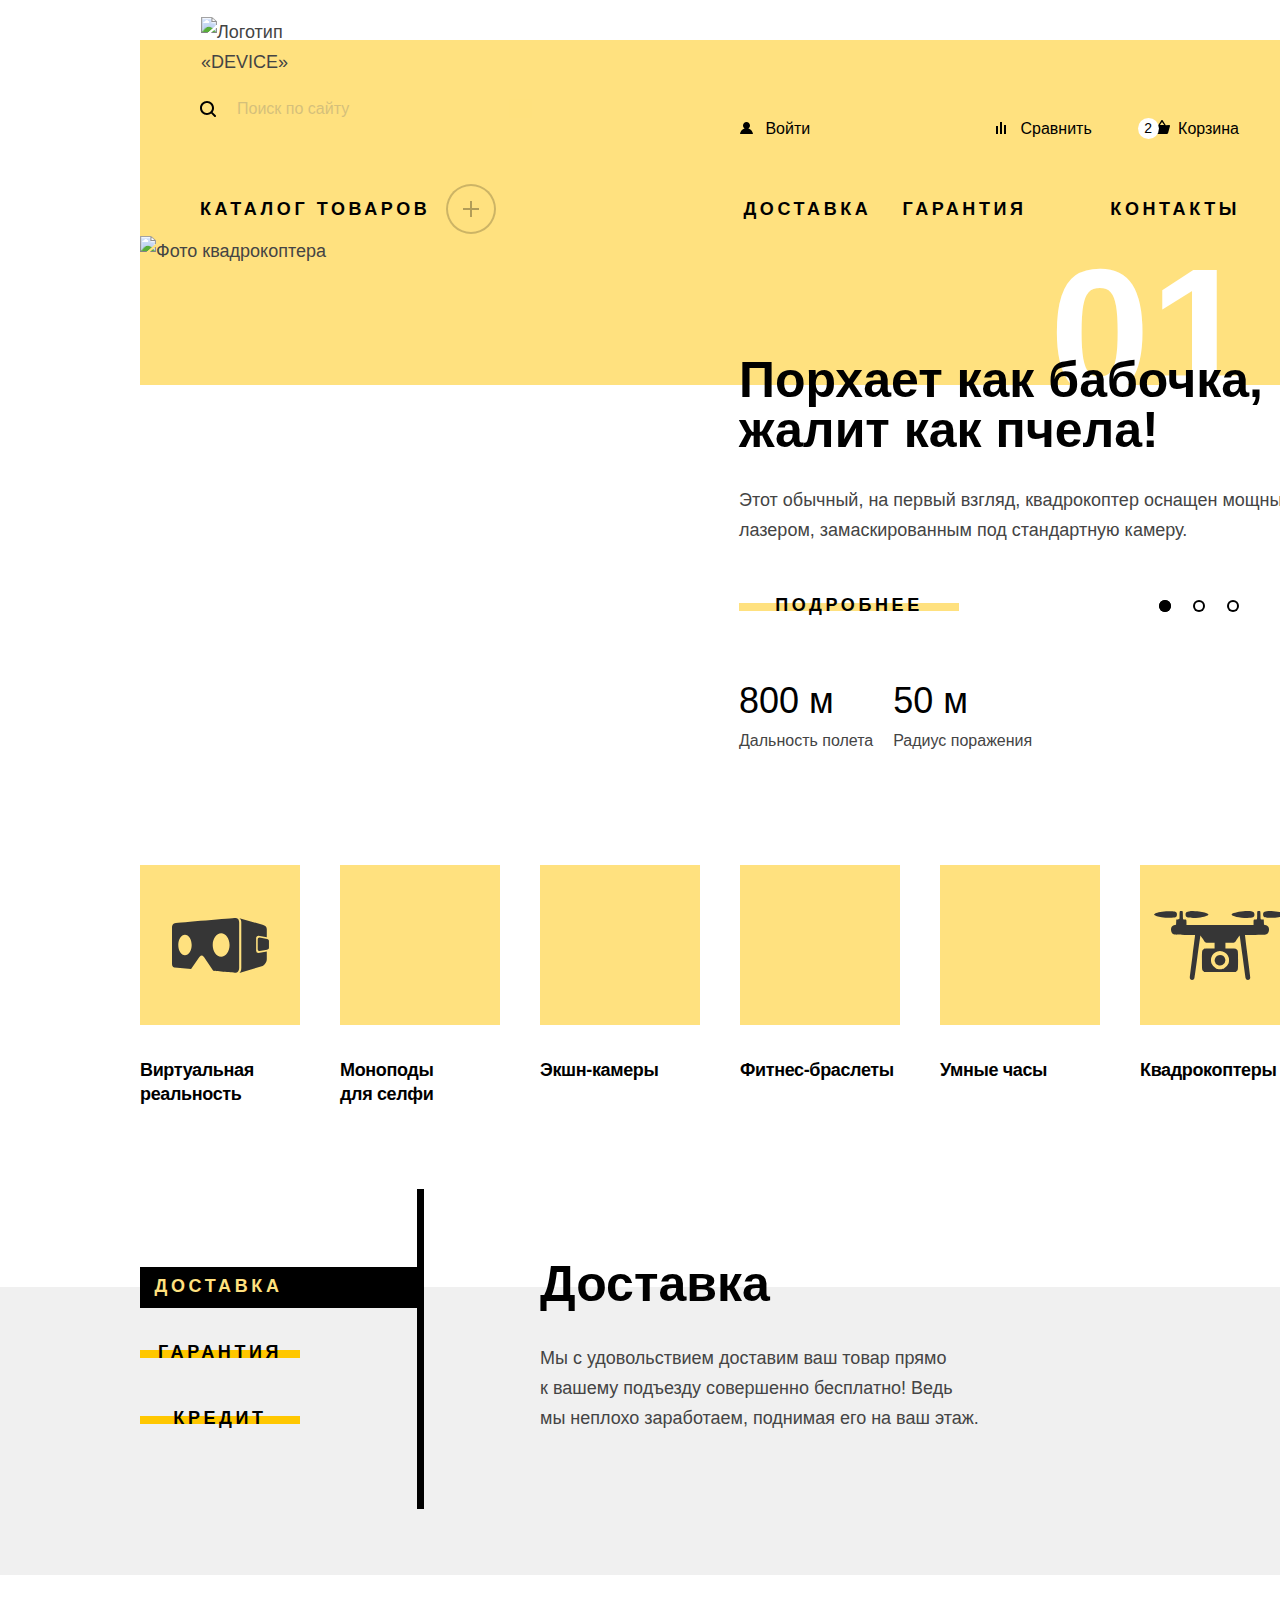
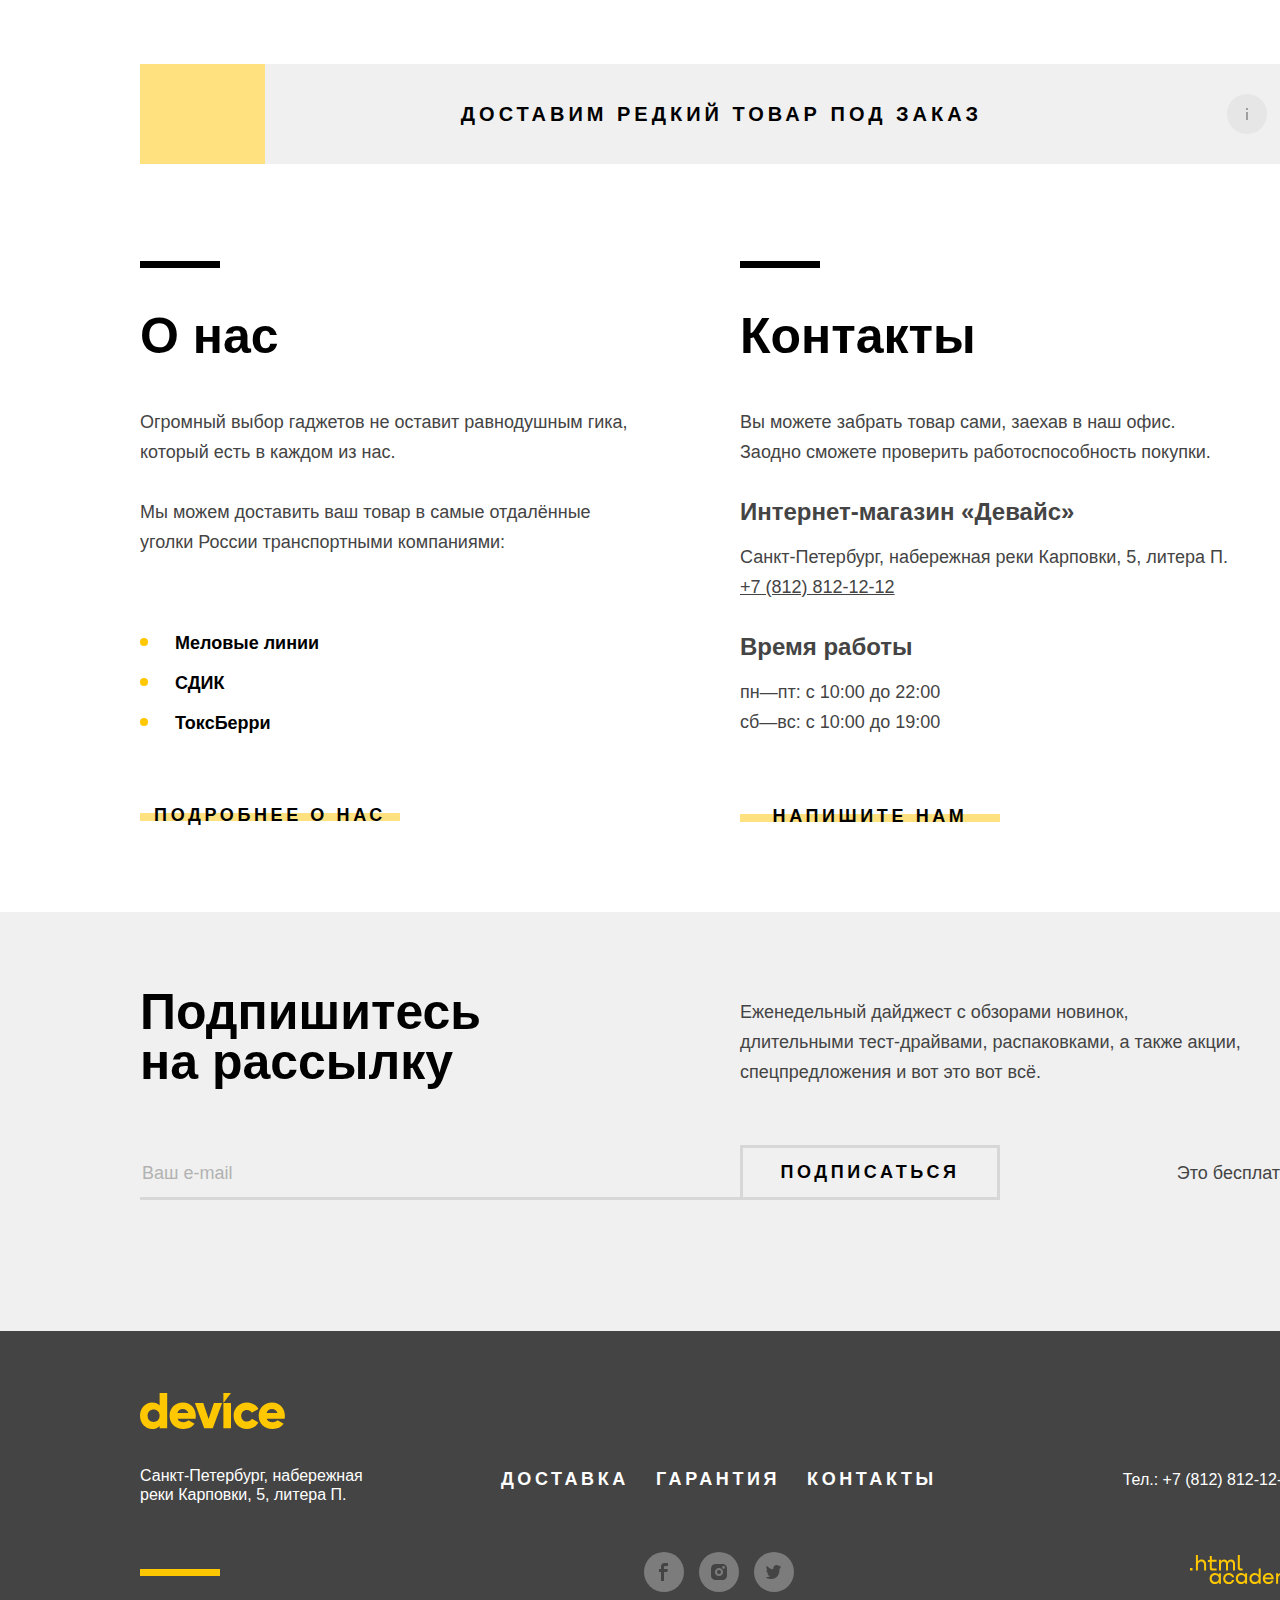
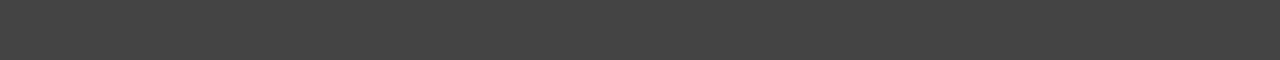
==== commit 141417d1: "Правки для допуска к защите" ====
--- a/index.html
+++ b/index.html
@@ -4,6 +4,7 @@
 <head>
   <meta charset="utf-8">
   <title>HTML Academy: Девайс</title>
+  <link rel="icon" type="image/png" sizes="32x32" href="img/favicon.png">
   <link rel="stylesheet" href="styles/styles.css">
 </head>
 
@@ -28,7 +29,7 @@
         </li>
         <li class="user-item">
           <a class="user-link" href="#">
-            <svg class="user-icon" width="13" height="12" fill="none" xmlns="http://www.w3.org/2000/svg">
+            <svg class="user-icon user-icon-login" width="13" height="12" fill="none" xmlns="http://www.w3.org/2000/svg">
               <path d="M0 12h13c-.2-2.6-2.1-4.8-4.7-5.5 1-.6 1.7-1.7 1.7-3C10 1.6 8.4 0 6.5 0S3 1.6 3 3.5c0 1.3.7 2.4 1.7 3C2.1 7.2.2 9.4 0 12Z" fill="#000"/>
             </svg>
             Войти
@@ -89,26 +90,26 @@
           <li class="navigation-item navigation-catalog">
             <a class="navigation-link navigation-catalog-link" href="#">Каталог товаров</a>
             <div class="sub-catalog-container">
-              <ul class="sub-catalog-list clear-list flex-list">
-                <div class="sub-catalog-container-item">
-                  <li class="sub-catalog-item">
-                    <a class="sub-catalog-link" href="#">Виртуальная реальность</a>
-                  </li>
-                  <li class="sub-catalog-item">
-                    <a class="sub-catalog-link" href="catalog.html">Моноподы для селфи</a>
-                  </li>
-                  <li class="sub-catalog-item">
-                    <a class="sub-catalog-link" href="#">Экшн-камеры</a>
-                  </li>
-                </div>
-                <div class="sub-catalog-container-item">
-                  <li class="sub-catalog-item">
-                    <a class="sub-catalog-link" href="#">Фитнес-браслеты</a>
-                  </li>
-                  <li class="sub-catalog-item">
-                    <a class="sub-catalog-link" href="#">Умные часы</a>
-                  </li>
-                </div>
+              <ul class="sub-catalog-list clear-list">
+                <li class="sub-catalog-item">
+                  <a class="sub-catalog-link" href="#">Виртуальная реальность</a>
+                </li>
+                <li class="sub-catalog-item">
+                  <a class="sub-catalog-link" href="catalog.html">Моноподы для селфи</a>
+                </li>
+                <li class="sub-catalog-item">
+                  <a class="sub-catalog-link" href="#">Экшн-камеры</a>
+                </li>
+              </ul>
+              <ul class="sub-catalog-list clear-list">
+                <li class="sub-catalog-item">
+                  <a class="sub-catalog-link" href="#">Фитнес-браслеты</a>
+                </li>
+                <li class="sub-catalog-item">
+                  <a class="sub-catalog-link" href="#">Умные часы</a>
+                </li>
+              </ul>
+              <ul class="sub-catalog-list clear-list">
                 <li class="sub-catalog-item">
                   <a class="sub-catalog-link" href="#">Квадрокоптеры</a>
                 </li>
@@ -138,63 +139,57 @@
           <div class="slider-wrapper">
             <ol class="slider-list clear-list">
               <li class="slider-item slider-item-current" data-number="01">
-                <div class="slider-container">
-                  <img class="slider-image" src="img/quadcopter-slider.png" width="560" height="560" alt="Фото квадрокоптера">
-                  <div class="slider-item-container">
-                    <h2 class="title slider-title">Порхает как бабочка, жалит как пчела!</h2>
-                    <p class="slider-information">Этот обычный, на первый взгляд, квадрокоптер оснащен мощным лазером, замаскированным под стандартную камеру.</p>
-                    <a class="button button-slider" href="#">Подробнее</a>
-                    <dl class="slider-description-list clear-list flex-list">
-                      <div class="slider-description-container">
-                        <dt class="slider-description-term">800 м</dt>
-                        <dd class="slider-description-definition">Дальность полета</dd>
-                      </div>
-                      <div class="slider-description-container">
-                        <dt class="slider-description-term">50 м</dt>
-                        <dd class="slider-description-definition">Радиус поражения</dd>
-                      </div>
-                    </dl>
-                  </div>
+                <img class="slider-image" src="img/quadcopter-slider.png" width="560" height="560" alt="Фото квадрокоптера">
+                <div class="slider-item-container">
+                  <h2 class="title slider-title">Порхает как бабочка, жалит как пчела!</h2>
+                  <p class="slider-information">Этот обычный, на первый взгляд, квадрокоптер оснащен мощным лазером, замаскированным под стандартную камеру.</p>
+                  <a class="button button-slider" href="#">Подробнее</a>
+                  <dl class="slider-description-list clear-list flex-list">
+                    <div class="slider-description-container">
+                      <dt class="slider-description-term">800 м</dt>
+                      <dd class="slider-description-definition">Дальность полета</dd>
+                    </div>
+                    <div class="slider-description-container">
+                      <dt class="slider-description-term">50 м</dt>
+                      <dd class="slider-description-definition">Радиус поражения</dd>
+                    </div>
+                  </dl>
                 </div>
               </li>
               <li class="slider-item" data-number="02">
-                <div class="slider-container">
-                  <img class="slider-image" src="img/fitness-bracelet-slider.png" width="560" height="560" alt="Фото фитнес-браслета">
-                  <div class="slider-item-container">
-                    <h2 class="title slider-title">Худеем правильно!</h2>
-                    <p class="slider-information">Мотивирующие фитнес-браслеты помогут найти в себе силы не пропускать занятия и соблюдать диету.</p>
-                    <a class="button button-slider button-more" href="#">Подробнее</a>
-                    <dl class="slider-description-list clear-list flex-list">
-                      <div class="slider-description-container">
-                        <dt class="slider-description-term">48 часов</dt>
-                        <dd class="slider-description-definition">Без подзарядки</dd>
-                      </div>
-                    </dl>
-                  </div>
+                <img class="slider-image" src="img/fitness-bracelet-slider.png" width="560" height="560" alt="Фото фитнес-браслета">
+                <div class="slider-item-container">
+                  <h2 class="title slider-title">Худеем правильно!</h2>
+                  <p class="slider-information">Мотивирующие фитнес-браслеты помогут найти в себе силы не пропускать занятия и соблюдать диету.</p>
+                  <a class="button button-slider button-more" href="#">Подробнее</a>
+                  <dl class="slider-description-list clear-list flex-list">
+                    <div class="slider-description-container">
+                      <dt class="slider-description-term">48 часов</dt>
+                      <dd class="slider-description-definition">Без подзарядки</dd>
+                    </div>
+                  </dl>
                 </div>
               </li>
               <li class="slider-item" data-number="03">
-                <div class="slider-container">
-                  <img class="slider-image" src="img/selfie-stick-slider.png" width="560" height="560" alt="Фото селфи-палки">
-                  <div class="slider-item-container">
-                    <h2 class="title slider-title">Делай селфи, как Бен Стиллер!</h2>
-                    <p class="slider-information">Самая длинная палка для селфи доступна в нашем магазине. Восемь (Восемь, Карл!) метров длиной и весом всего 5 кг.</p>
-                    <a class="button button-slider button-more" href="#">Подробнее</a>
-                    <dl class="slider-description-list clear-list flex-list">
-                      <div class="slider-description-container">
-                        <dt class="slider-description-term">8,5 м</dt>
-                        <dd class="slider-description-definition">Длина палки</dd>
-                      </div>
-                      <div class="slider-description-container">
-                        <dt class="slider-description-term">5 кг</dt>
-                        <dd class="slider-description-definition">Вес палки</dd>
-                      </div>
-                      <div class="slider-description-container">
-                        <dt class="slider-description-term">Карбон</dt>
-                        <dd class="slider-description-definition">Материал</dd>
-                      </div>
-                    </dl>
-                  </div>
+                <img class="slider-image" src="img/selfie-stick-slider.png" width="560" height="560" alt="Фото селфи-палки">
+                <div class="slider-item-container">
+                  <h2 class="title slider-title">Делай селфи, как Бен Стиллер!</h2>
+                  <p class="slider-information">Самая длинная палка для селфи доступна в нашем магазине. Восемь (Восемь, Карл!) метров длиной и весом всего 5 кг.</p>
+                  <a class="button button-slider button-more" href="#">Подробнее</a>
+                  <dl class="slider-description-list clear-list flex-list">
+                    <div class="slider-description-container">
+                      <dt class="slider-description-term">8,5 м</dt>
+                      <dd class="slider-description-definition">Длина палки</dd>
+                    </div>
+                    <div class="slider-description-container">
+                      <dt class="slider-description-term">5 кг</dt>
+                      <dd class="slider-description-definition">Вес палки</dd>
+                    </div>
+                    <div class="slider-description-container">
+                      <dt class="slider-description-term">Карбон</dt>
+                      <dd class="slider-description-definition">Материал</dd>
+                    </div>
+                  </dl>
                 </div>
               </li>
             </ol>
@@ -234,7 +229,7 @@
             <a class="categories-link vr-link" href="#">Виртуальная реальность</a>
           </li>
           <li class="categories-item">
-            <a class="categories-link monopod-link" href="#">Моноподы для селфи</a>
+            <a class="categories-link monopod-link" href="#">Моноподы<br>для селфи</a>
           </li>
           <li class="categories-item">
             <a class="categories-link action-camera-link" href="#">Экшн-камеры</a>
@@ -253,12 +248,12 @@
     </div>
 
     <section class="services">
-      <div class="page-container services-container flex-list">
+      <div class="page-container services-container">
         <h2 class="visually-hidden">Предлагаемые сервисы</h2>
         <ol class="services-list clear-list">
           <li class="services-item services-item-delivery services-item-current">
             <h2 class="title services-title">Доставка</h2>
-            <p class="services-description">Мы с удовольствием доставим ваш товар прямо к вашему подъезду совершенно бесплатно! Ведь мы неплохо заработаем, поднимая его на ваш этаж.</p>
+            <p class="services-description">Мы с удовольствием доставим ваш товар прямо<br>к вашему подъезду совершенно бесплатно! Ведь<br> мы неплохо заработаем, поднимая его на ваш этаж.</p>
           </li>
           <li class="services-item services-item-warranty">
             <h2 class="title services-title">Гарантия</h2>
@@ -313,7 +308,7 @@
 
         <section class="contacts">
           <h2 class="title title-index-colums">Контакты</h2>
-          <p class="information-description">Вы можете забрать товар сами, заехав в наш офис. Заодно, сможете проверить работоспособность покупки.</p>
+          <p class="information-description">Вы можете забрать товар сами, заехав в наш офис.<br>Заодно сможете проверить работоспособность покупки.</p>
           <h3 class="contacts-subtitle">Интернет-магазин «Девайс»</h3>
           <address class="contacts-address">
             <p class="contacts-address-text">Санкт-Петербург, набережная реки Карповки, 5, литера П.</p>
@@ -333,8 +328,8 @@
 
     <section class="distribution">
       <div class="page-container distribution-container flex-list">
-        <h2 class="title distribution-title">Подпишитесь на рассылку</h2>
-        <p class="distribution-description">Еженедельный дайджест с обзорами новинок, длительными тест-драйвами, распаковками, а также акции, спецпредложения и вот это вот всё.</p>
+        <h2 class="title distribution-title">Подпишитесь<br>на рассылку</h2>
+        <p class="distribution-description">Еженедельный дайджест с обзорами новинок,<br>длительными тест-драйвами, распаковками, а также акции,<br>спецпредложения и вот это вот всё.</p>
         <form class="distribution-form" action="https://echo.htmlacademy.ru/" method="post">
           <label class="visually-hidden" for="distribution-email">Email</label>
           <input class="field-distribution-email" placeholder="Ваш e-mail" type="email" name="distribution-email" id="distribution-email" required>
@@ -403,9 +398,9 @@
 
       <div class="footer-phone-htmlacademy-logo">
         <p class="footer-phone">
-          <a class="footer-phone-link" href="tel:88128121212">+7 (812) 812-12-12</a>
+          <a class="footer-phone-link" href="tel:88128121212">Тел.: +7 (812) 812-12-12</a>
         </p>
-        <p class="htmlacademy-logo logo">
+        <p class="htmlacademy-logo">
           <a class="htmlacademy-link" href="https://htmlacademy.ru/">
             <svg class="htmlacademy-icon" width="115" height="33" xmlns="http://www.w3.org/2000/svg">
               <path d="M0 12.9v2.6h2.5v-2.6H0Zm11.6-8.4c-1.6 0-2.8.7-3.6 1.7h-.1V0h-2v15.5h2v-5.3c0-2.1 1.3-3.6 3.3-3.6 1.8 0 2.9 1.4 2.9 3.2v5.7h2V9.4c.1-3-1.8-4.9-4.5-4.9Zm15 .3h-4.8V1.1h-2v3.8h-1.9v2h1.9v6c0 1.7 1 2.7 2.7 2.7h4.1v-2h-3.7c-.7 0-1.1-.4-1.1-1.1V6.8h4.8v-2Zm14.5-.2c-1.6 0-2.9.8-3.5 2.1h-.1c-.6-1.2-1.8-2.1-3.4-2.1-1.4 0-2.5.8-3.1 1.8h-.1V4.8H29v10.6h2V10c0-2 1-3.5 2.6-3.5 1.5 0 2.4 1 2.4 2.6v6.3h2V9.8c0-2.4 1.4-3.3 2.6-3.3 1.5 0 2.4 1 2.4 2.6v6.3h2V8.9c.1-2.5-1.4-4.3-3.9-4.3Zm6.7 8.1c0 1.7 1 2.7 2.8 2.7h2v-2h-1.7c-.7 0-1.1-.4-1.1-1.1V0h-2v12.7Zm-18.9 7c-.9-1.1-2.2-1.8-3.9-1.8-3.1 0-5.4 2.3-5.4 5.6s2.3 5.6 5.4 5.6c1.8 0 3-.8 3.8-1.9h.1v1.6h2V18.2h-2v1.5Zm-3.6 7.4c-2.2 0-3.6-1.6-3.6-3.6s1.4-3.6 3.6-3.6 3.6 1.6 3.6 3.6c0 1.9-1.4 3.6-3.6 3.6ZM44.2 22c-.5-2.4-2.6-4.1-5.4-4.1a5.4 5.4 0 0 0-5.6 5.6c0 3.1 2.2 5.6 5.6 5.6 2.8 0 4.9-1.8 5.4-4.2h-2.1a3.4 3.4 0 0 1-3.3 2.3c-2.2 0-3.6-1.6-3.6-3.6s1.4-3.6 3.6-3.6c1.6 0 2.8 1 3.3 2.2h2.1V22Zm10.9-2.3c-.9-1.1-2.2-1.8-3.9-1.8-3.1 0-5.4 2.3-5.4 5.6s2.3 5.6 5.4 5.6c1.8 0 3-.8 3.8-1.9h.1v1.6h2V18.2h-2v1.5Zm-3.6 7.4c-2.2 0-3.6-1.6-3.6-3.6s1.4-3.6 3.6-3.6 3.6 1.6 3.6 3.6c0 1.9-1.5 3.6-3.6 3.6Zm17.2-7.3c-.9-1.1-2.2-1.9-3.9-1.9-3.1 0-5.4 2.3-5.4 5.6s2.2 5.6 5.4 5.6c1.7 0 3-.8 3.8-1.8h.1v1.5h2V13.4h-2v6.4Zm-3.6 7.3c-2.2 0-3.6-1.6-3.6-3.6s1.4-3.6 3.6-3.6 3.6 1.6 3.6 3.6c-.1 2-1.5 3.6-3.6 3.6Zm13.2-9.2c-3.3 0-5.5 2.5-5.5 5.6 0 3 2.1 5.6 5.5 5.6 2.5 0 4.5-1.3 5.2-3.6h-2.1c-.5 1-1.6 1.6-3 1.6-1.9 0-3.3-1.3-3.4-2.9h8.8c.2-3.6-2-6.3-5.5-6.3Zm0 1.9c1.7 0 3 1 3.3 2.6h-6.5c.3-1.5 1.5-2.6 3.2-2.6Zm19.9-1.9c-1.6 0-2.9.8-3.6 2h-.1c-.6-1.2-1.8-2-3.4-2-1.4 0-2.5.7-3.1 1.8v-1.5h-1.9v10.6h2v-5.4c0-2 1-3.4 2.6-3.5 1.5 0 2.4 1 2.4 2.6v6.3h2v-5.6c0-2.4 1.4-3.3 2.6-3.3 1.5 0 2.4 1 2.4 2.6v6.3h2v-6.5c.1-2.6-1.4-4.4-3.9-4.4Zm11.2 9.1-3.6-8.9h-2.2l4.8 11.6c-.3.9-.7 1.2-1.7 1.2h-2.5v2h2.5c1.8 0 2.8-.8 3.5-2.6l4.7-12.2h-2.1l-3.4 8.9Z"/>
@@ -447,10 +442,10 @@
             <label class="form-label-delivery" for="order-count">Количество:</label>
             <button class="modal-info-button" type="button">
               <span class="visually-hidden">Посмотреть дополнительную информацию</span>
-              <div class="count-popover">
-                <p class="count-popover-content">Постараемся найти, сколько нужно. Привезём сколько получится по требованиям к провозу багажа.</p>
-              </div>
             </button>
+            <div class="count-popover">
+              <p class="count-popover-content">Постараемся найти, сколько нужно. Привезём сколько получится по требованиям к провозу багажа.</p>
+            </div>
             <button class="button-count button-minus">
               <span class="visually-hidden">Уменьшить колличество</span>
             </button>
--- a/styles/styles.css
+++ b/styles/styles.css
@@ -37,6 +37,7 @@
 body {
   display: flex;
   flex-direction: column;
+  min-width: 1440px;
   min-height: 100%;
   margin: 0;
   padding-top: 40px;
@@ -44,6 +45,11 @@
   font-size: 18px;
   line-height: 30px;
   color: #444444;
+}
+
+img {
+  max-width: 100%;
+  object-fit: contain;
 }
 
 .visually-hidden {
@@ -131,20 +137,20 @@
   margin: 0 auto;
   padding-left: 40px;
   padding-right: 40px;
-  padding-bottom: 152px;
+  padding-bottom: 161px;
   background-color: #FFE17F;
 }
 
 .page-header-logo {
   display: inline-block;
-  transform: translateY(-22px);
+  transform: translateY(-23px);
 }
 
 .page-header-logo-link {
   display: block;
   width: 145px;
   height: 36px;
-  padding: 0 8px;
+  padding: 0 21px;
 }
 
 .page-header-logo-link:focus {
@@ -155,6 +161,10 @@
 .flex-list {
   display: flex;
   flex-wrap: wrap;
+}
+
+.user-list {
+  transform: translateY(-7px);
 }
 
 .user-search-form {
@@ -173,16 +183,22 @@
   box-shadow: inset 0 0 0 2px #000000;
 }
 
+.user-icon-search {
+  transform: translateX(4px);
+  vertical-align: middle;
+}
+
 .field-search {
   width: 280px;
   padding: 0;
   padding-right: 15px;
   margin-left: 20px;
+  font-family: "Rubik", sans-serif;
   font-size: 16px;
   line-height: 19px;
   color: #000000;
   background-color: #FFE17F;
-  border: hidden;
+  border: none;
   opacity: 0.3;
   outline: unset;
 }
@@ -196,8 +212,9 @@
 }
 
 .search-button {
+  display: inline-block;
   width: 160px;
-  height: 40px;
+  min-height: 40px;
   padding: 0;
   font-size: 16px;
   line-height: 19px;
@@ -208,6 +225,7 @@
   border-top-right-radius: 50px;
   border-bottom-right-radius: 50px;
   opacity: 0;
+  cursor: pointer;
 }
 
 .user-search-form:focus-within .search-button {
@@ -248,14 +266,26 @@
   padding-right: 10px;
 }
 
+.user-icon-login {
+  padding-right: 8px;
+}
+
+.user-icon-basket {
+  padding-right: 4px;
+}
+
 .user-item {
   position: relative;
   align-self: center;
+}
+
+.user-item:first-child {
+  margin-right: 19px;
 }
 
 .user-item:nth-child(2) {
   min-width: 248px;
-  margin-right: 20px;
+  margin-right: 8px;
 }
 
 .user-item:nth-child(4) {
@@ -267,8 +297,8 @@
   position: absolute;
   top: 5px;
   left: 5px;
-  width: 21px;
-  height: 21px;
+  min-width: 21px;
+  min-height: 21px;
   padding-top: 2px;
   font-size: 14px;
   line-height: 17px;
@@ -292,7 +322,19 @@
 }
 
 .navigation {
-  margin-top: 44px;
+  margin-top: 24px;
+}
+
+.navigation-item:first-child {
+  margin-right: 273px;
+}
+
+.navigation-item:nth-child(3) {
+  margin-left: -9px;
+}
+
+.navigation-item:last-child {
+  margin-left: auto;
 }
 
 .navigation-catalog {
@@ -331,7 +373,7 @@
 .navigation-catalog-link::before {
   position: absolute;
   top: 0;
-  right: -50px;
+  right: -46px;
   content: "";
   width: 16px;
   height: 16px;
@@ -342,27 +384,19 @@
 }
 
 .navigation-catalog:focus-within .navigation-catalog-link::before {
-  background: url(../img/icons/icon-minus.svg) no-repeat center transparent;
+  background-image: url(../img/icons/icon-minus.svg);
   box-shadow: inset 0 0 0 2px #000000;
 }
 
 .navigation-catalog-link:hover::before {
-  background: url(../img/icons/icon-minus.svg) no-repeat center transparent;
+  background-image: url(../img/icons/icon-minus.svg);
   box-shadow: inset 0 0 0 2px #000000;
 }
 
 .navigation-catalog-link:active::before {
-  background: url(../img/icons/icon-minus.svg) no-repeat center transparent;
+  background-image: url(../img/icons/icon-minus.svg);
   box-shadow: inset 0 0 0 2px #000000;
   opacity: 0.3;
-}
-
-.navigation-item:nth-child(1) {
-  margin-right: 254px;
-}
-
-.navigation-item:nth-child(4) {
- margin-left: auto;
 }
 
 .navigation-link:focus {
@@ -382,59 +416,56 @@
   opacity: 0.3;
 }
 
-.sub-catalog-list {
-  position: absolute;
-  top: 40px;
+.sub-catalog-list:first-of-type {
+  margin-right: 20px;
+}
+
+.sub-catalog-list:nth-of-type(2) {
+  margin-right: 27px;
+}
+
+.sub-catalog-item {
+  margin-bottom: 10px;
+}
+
+.sub-catalog-link {
+  padding: 3px 15px 5px;
+  color: #000000;
+  text-decoration: none;
+  font-size: 16px;
+  line-height: 18px;
+}
+
+.sub-catalog-link:focus {
+  box-shadow: inset 0 0 0 2px #AF4FFF;
+  border-radius: 25px;
+}
+
+.sub-catalog-link:hover {
+  opacity: 0.6;
+}
+
+.sub-catalog-link:active {
+  opacity: 0.3;
+}
+
+.sub-catalog-container {
+  position: absolute;
+  top: 42px;
   left: -40px;
   z-index: 3;
   width: 1070px;
-  padding: 23px 45px 50px;
+  padding: 23px 45px 40px;
   background-color: #FFE17F;
-}
-
-.sub-catalog-container-item:first-of-type {
-  margin-right: 20px;
-}
-
-.sub-catalog-container-item:last-of-type {
-  margin-right: 27px;
-}
-
-.sub-catalog-item {
-  margin-bottom: 10px;
-}
-
-.sub-catalog-link {
-  padding: 3px 15px 5px;
-  color: #000000;
-  text-decoration: none;
-  font-size: 16px;
-  line-height: 18px;
-}
-
-.sub-catalog-link:focus {
-  box-shadow: inset 0 0 0 2px #AF4FFF;
-  border-radius: 25px;
-}
-
-.sub-catalog-link:hover {
-  opacity: 0.6;
-}
-
-.sub-catalog-link:active {
-  opacity: 0.3;
-}
-
-.sub-catalog-container {
   display: none;
 }
 
 .navigation-catalog:focus-within .sub-catalog-container {
-  display: block;
+  display: flex;
 }
 
 .navigation-catalog:hover .sub-catalog-container {
-  display: block;
+  display: flex;
 }
 
 .main-container {
@@ -443,11 +474,11 @@
 
 .main-index {
   color: #444444;
-  margin-top: -150px;
+  margin-top: -144px;
 }
 
 .main-inner {
-  padding-top: 37px;
+  padding-top: 38px;
   font-size: 16px;
   line-height: 19px;
   color: #000000;
@@ -459,33 +490,36 @@
 }
 
 .slider  {
-  margin-bottom: 70px;
+  margin-bottom: 64px;
 }
 
 .slider-item {
   position: relative;
+  align-items: center;
   display: none;
+  z-index: 2;
 }
 
 .slider-item-current {
-  display: block;
-}
-
-.slider-container {
   display: flex;
 }
 
+.slider-image {
+  display: block;
+  transform: translateY(-5px);
+}
+
 .slider-item-container {
-  margin-top: 121px;
-  margin-left: 40px;
+  margin-top: 69px;
+  margin-left: 39px;
   text-align: left;
 }
 
 .slider-item::after {
   position: absolute;
-  top: 87px;
-  right: 49px;
-  z-index: 1;
+  top: 76px;
+  right: 50px;
+  z-index: -1;
   content: attr(data-number);
   font-size: 180px;
   line-height: 30px;
@@ -493,13 +527,8 @@
   color: #FFFFFF;
 }
 
-.slider-item * {
-  position: relative;
-  z-index: 2;
-}
-
 .slider-title {
-  margin-bottom: 39px;
+  margin-bottom: 30px;
 }
 
 .slider-information {
@@ -509,8 +538,8 @@
 .button-slider {
   display: block;
   width: 220px;
-  margin-top: 35px;
-  margin-bottom: 65px;
+  margin-top: 36px;
+  margin-bottom: 53px;
 }
 
 .slider-description-container {
@@ -518,7 +547,7 @@
 }
 
 .slider-description-term {
-  margin-bottom: 15px;
+  margin-bottom: 10px;
   font-size: 36px;
   color: #000000;
 }
@@ -535,15 +564,16 @@
 
 .slider-controls {
   position: absolute;
-  top: 50%;
-  width: 560px;
+  top: 49%;
+  z-index: 2;
+  width: 558px;
   transform: translateY(-50%);
   display: flex;
   justify-content: space-between;
 }
 
 .slider-button {
-  margin: 0 19px;
+  margin: 0 8px;
   width: 40px;
   height: 80px;
   color: #000000;
@@ -571,7 +601,8 @@
 
 .slider-pagination-list {
   position: absolute;
-  top: 370px;
+  z-index: 2;
+  top: 359px;
   right: 50px;
 }
 
@@ -660,7 +691,7 @@
 }
 
 .monopod-link::after {
-  background-image: url("../img/monopod.svg");
+  background: url("../img/monopod.svg") no-repeat bottom;
 }
 
 .action-camera-link::after {
@@ -704,13 +735,14 @@
 }
 
 .services {
-  margin-top: 175px;
-  margin-bottom: 90px;
+  margin-top: 181px;
+  margin-bottom: 57px;
   text-align: left;
-  background-color: #F0F0F0;
+  background: linear-gradient(to bottom, #f0f0f0 90%, #ffffff 10%);
 }
 
 .services-container {
+  display: flex;
   transform: translateY(-98px);
 }
 
@@ -731,8 +763,8 @@
 }
 
 .services-item-delivery::after {
-  top: 20px;
-  right: 20px;
+  top: 13px;
+  right: 66px;
   width: 136px;
   height: 164px;
   background-image: url("../img/delivery.svg");
@@ -772,8 +804,8 @@
   order: -1;
   width: 277px;
   margin-right: 116px;
-  padding-top: 80px;
-  padding-bottom: 80px;
+  padding-top: 78px;
+  padding-bottom: 69px;
   border-right: 7px solid #000000;
 }
 
@@ -807,7 +839,7 @@
 }
 
 .slider-servise-item {
-  margin-bottom: 35px;
+  margin-bottom: 25px;
 }
 
 .slider-servise-item:nth-child(3) {
@@ -842,7 +874,7 @@
   position: relative;
   display: block;
   content: "";
-  width: 125px;
+  min-width: 125px;
   height: 100px;
   background-color: #FFE17F;
 }
@@ -877,6 +909,7 @@
 
 .appointment-title {
   margin: 0;
+  margin-right: 49px;
   font-family: "Raleway", sans-serif;
   font-size: 20px;
   line-height: 23px;
@@ -920,7 +953,6 @@
 .index-columns {
   position: relative;
   display: flex;
-  margin-bottom: 87px;
   text-align: left;
 }
 
@@ -938,8 +970,8 @@
 }
 
 .title-index-colums {
-  margin-top: 49px;
-  margin-bottom: 40px;
+  margin-top: 50px;
+  margin-bottom: 46px;
 }
 
 .information-description:nth-of-type(2) {
@@ -947,8 +979,8 @@
 }
 
 .transport-company-list {
-  margin-top: 70px;
-  margin-bottom: 70px;
+  margin-top: 76px;
+  margin-bottom: 58px;
   line-height: 20px;
   font-weight: 700;
   color: #000000;
@@ -956,18 +988,14 @@
 
 .transport-company-item {
   position: relative;
-  margin-left: 26px;
+  margin-left: 35px;
   margin-bottom: 20px;
 }
 
-.transport-company-item:nth-child(3) {
-  margin-bottom: 0;
-}
-
 .transport-company-item::before {
   position: absolute;
-  top: 6px;
-  left: -26px;
+  top: 5px;
+  left: -35px;
   display: block;
   content: "";
   width: 8px;
@@ -1002,8 +1030,8 @@
 }
 
 .contacts-phone:focus  {
-box-shadow: 0 0 0 3px #AF4FFF;
-border-radius: 10px;
+  box-shadow: 0 0 0 3px #AF4FFF;
+  border-radius: 10px;
 }
 
 .contacts-subtitle {
@@ -1014,11 +1042,12 @@
 }
 
 .contacts-schedule {
-  margin-bottom: 60px;
+  margin-bottom: 55px;
 }
 
 .distribution {
   background-color: #F0F0F0;
+  margin-top: 50px;
 }
 
 .distribution-container {
@@ -1033,27 +1062,32 @@
 }
 
 .distribution-description {
-  margin: 0;
+  margin-top: 10px;
 }
 
 .distribution-form {
   display: flex;
   justify-content: space-between;
-  align-items: baseline;
+  align-items: center;
   width: 860px;
   margin-top: 40px;
 }
 
 .field-distribution-email {
-  height: 30px;
+  height: 55px;
   flex-grow: 1;
   padding-top: 14px;
-  padding-bottom: 8px;
+  padding-bottom: 9px;
+  box-sizing: border-box;
   padding-right: 15px;
+  font-family: "Rubik", sans-serif;
+  font-size: 18px;
+  line-height: 30px;
   background-color: #F0F0F0;
-  border: hidden;
+  border: none;
   border-bottom: 3px solid rgba(0, 0, 1, 0.2);
   opacity: 0.5;
+  margin: 0;
 }
 
 .field-distribution-email:focus {
@@ -1076,9 +1110,10 @@
 }
 
 .distribution-button {
-  display: inline-block;
+  box-sizing: border-box;
   width: 260px;
-  height: 55px;
+  min-height: 55px;
+  vertical-align: middle;
   font-family: "Raleway", sans-serif;
   font-size: 18px;
   line-height: 21px;
@@ -1089,6 +1124,7 @@
   border: none;
   box-shadow: inset 0 0 0 3px rgba(0, 0, 1, 0.1);
   cursor: pointer;
+  margin: 0;
 }
 
 .distribution-button:focus {
@@ -1111,6 +1147,7 @@
   align-self: flex-end;
   padding-left: 35px;
   margin: 0;
+  margin-bottom: 12px;
   background-image: url("../img/icons/check-mark.svg");
   background-repeat: no-repeat;
   background-size: 14px 14px;
@@ -1136,7 +1173,7 @@
 .footer-address-logo ::after {
   position: absolute;
   left: 0;
-  bottom: 35px;
+  bottom: 22px;
   content: "";
   width: 80px;
   border-bottom: 7px solid #FFC700;
@@ -1144,7 +1181,7 @@
 
 .footer-logo {
   display: inline-block;
-  margin-bottom: 35px;
+  margin-bottom: 12px;
 }
 
 .footer-logo-link {
@@ -1169,16 +1206,17 @@
 }
 
 .navigation-social {
-  margin-top: 85px;
+  margin-top: 71px;
+  margin-right: 18px;
 }
 
 .footer-navigation-list {
-  margin-bottom: 49px;
+  margin-bottom: 58px;
 }
 
 .footer-navigation-link {
   position: relative;
-  padding: 14px 20px;
+  padding-bottom: 6px;
   font-family: "Raleway", sans-serif;
   font-size: 18px;
   line-height: 21px;
@@ -1192,43 +1230,39 @@
 
 .footer-navigation-link::after {
   position: absolute;
-  left: 20px;
-  right: 0;
-  bottom: 10px;
+  left: 50%;
+  bottom: 65%;
+  transform: translate(-50%, 50%);
   content: "";
-  width: 75%;
-  height: 2px;
-  background-color: #FFC700;
-  opacity: 0;
-}
-
-.footer-navigation-item:nth-child(3n) {
-  margin-right: 0;
-}
-
-.footer-navigation-link:focus {
+  width: 130%;
+  height: 160%;
   box-shadow: inset 0 0 0 2px #AF4FFF;
   border-radius: 50px;
+  opacity: 0;
+}
+
+.footer-navigation-item {
+  margin-right: 27px;
+}
+
+.footer-navigation-link:focus::after {
+  opacity: 1;
 }
 
 .footer-navigation-link:hover {
   color: #FFC700;
-}
-
-.footer-navigation-link:hover::after {
-  opacity: 1;
+  border-bottom: 2px solid #FFC700;
 }
 
 .footer-navigation-link:active {
-  color:rgba(255, 199, 0, 0.3);
-}
-
-.footer-navigation-link:active::after {
+  color: #FFC700;
+  border-bottom: 2px solid #FFC700;
   opacity: 0.3;
 }
 
 .footer-social-list {
   justify-content: center;
+  margin-right: 27px;
 }
 
 .footer-social-item {
@@ -1280,14 +1314,14 @@
 }
 
 .footer-phone-htmlacademy-logo {
-  margin-top: 85px;
+  margin-top: 71px;
 }
 
 .footer-phone,
 .htmlacademy-logo {
   margin: 0;
-  margin-left: auto;
   text-align: right;
+  transform: translateX(15px);
 }
 
 .footer-phone {
@@ -1341,7 +1375,7 @@
 }
 
 .header-container-inner {
-  padding-bottom: 53px;
+  padding-bottom: 47px;
 }
 
 .modal-container {
@@ -1620,7 +1654,7 @@
 
 .inner-header-title {
   margin-top: 0;
-  margin-bottom: 14px;
+  margin-bottom: 23px;
 }
 
 .breadcrumbs-list {
@@ -1629,7 +1663,7 @@
 
 .breadcrumbs-item {
   position: relative;
-  margin-right: 12px;
+  margin-right: 10px;
 }
 
 .breadcrumbs-item::after {
@@ -1647,7 +1681,7 @@
   opacity: 0;
 }
 
-.breadcrumbs-item:nth-last-child(1) {
+.breadcrumbs-item:last-child {
   margin-right: 0;
 }
 
@@ -1695,7 +1729,7 @@
   width: 269px;
 }
 
-.catalog-filter{
+.catalog-filter {
   margin-top: 83px;
   margin-right: 69px;
 }
@@ -1714,7 +1748,7 @@
 .catalog-filter-group {
   position: relative;
   margin: 0;
-  margin-bottom: 48px;
+  margin-bottom: 62px;
   padding: 0;
   border: none;
 }
@@ -1724,12 +1758,12 @@
 }
 
 .catalog-filter-group:last-of-type {
-  margin-bottom: 18px;
+  margin-bottom: 16px;
 }
 
 .catalog-filter-group::before {
   position: absolute;
-  top: -30px;
+  top: -34px;
   content: "";
   width: 200px;
   border-bottom: 2px solid #000000;
@@ -1744,14 +1778,16 @@
 }
 
 .range {
-  margin-top: 45px;
+  max-width: 200px;
+  margin-top: 27px;
+  overflow: auto;
 }
 
 .range-scale {
   position: relative;
-  width: 200px;
   height: 2px;
-  margin-left: 12px;
+  margin-top: 10px;
+  margin-left: 10px;
   margin-bottom: 15px;
   background-color: #DCDCDC;
 }
@@ -1791,12 +1827,14 @@
 }
 
 .range-wrapper-inputs {
+  position: absolute;
+  left: -6px;
   display: flex;
 }
 
 .catalog-filter-label {
   display: flex;
-  margin-right: 66px;
+  margin-right: 64px;
   font-size: 15px;
   line-height: 18px;
   color: rgba(0, 0, 0, 0.3);
@@ -1840,7 +1878,7 @@
 }
 
 .catalog-filter-item {
-  margin-bottom: 20px;
+  margin-bottom: 21px;
 }
 
 .control {
@@ -1863,7 +1901,7 @@
 
 .control-mark {
   position: absolute;
-  top: 0;
+  top: -2px;
   left: 0;
   width: 16px;
   height: 16px;
@@ -1898,8 +1936,10 @@
   width: 10px;
   height: 10px;
   background-color: transparent;
-  -webkit-mask: url(../img/icons/control-mark.svg) no-repeat center;
-  mask: url(../img/icons/control-mark.svg) no-repeat center;
+  -webkit-mask: url("../img/icons/control-mark.svg") no-repeat center;
+  mask: url("../img/icons/control-mark.svg") no-repeat center;
+  -webkit-mask-size: 10px;
+  mask-size: 10px;
 }
 
 .control-input[type="checkbox"]:checked + .control-mark-checkbox::before {
@@ -1973,7 +2013,7 @@
 
 .catalog-right-column {
   width: 832px;
-  padding-bottom: 77px;
+  padding-bottom: 76px;
   background-color: #FFFFFF;
 }
 
@@ -1997,7 +2037,7 @@
 }
 
 .select-control {
-  margin-left: 50px;
+  margin-left: 32px;
   padding: 3px 39px 7px 13px;
   font-family: "Rubik", sans-serif;
   font-size: 16px;
@@ -2023,6 +2063,7 @@
 
 .sorting-link {
   margin: 0;
+  transform: translate(10px, -4px);
 }
 
 .sorting-button {
@@ -2056,14 +2097,14 @@
   display: grid;
   grid-template-columns: repeat(2, 360px);
   gap: 44px 40px;
-  margin-bottom: 44px;
+  margin-bottom: 47px;
   padding-left: 72px;
 }
 
 .product-card {
   position: relative;
   display: grid;
-  grid-template-columns: 280px 14px 66px;
+  grid-template-columns: 280px 11px 66px;
   grid-template-rows: 412px min-content;
 }
 
@@ -2077,7 +2118,7 @@
   content: "";
   width: 360px;
   height: 380px;
-  background: linear-gradient(0deg, rgba(240, 240, 240, 0.8), rgba(240, 240, 240, 0.8)), url(.jpg);
+  background: linear-gradient(0deg, rgba(240, 240, 240, 0.8), rgba(240, 240, 240, 0.8));
   opacity: 0;
 }
 
@@ -2146,7 +2187,6 @@
 }
 
 .product-card-price {
-
   font-size: 18px;
   font-weight: 400;
   line-height: 21px;
@@ -2160,8 +2200,8 @@
 .product-card-new {
   position: absolute;
   right: 27px;
-  top: 27px;
-  padding: 22px 9px;
+  top: 30px;
+  padding: 21px 9px;
   font-family: "Raleway", sans-serif;
   font-size: 14px;
   font-weight: 800;
@@ -2176,7 +2216,7 @@
 .show-more {
   margin: 0;
   margin-left: 72px;
-  margin-bottom: 51px;
+  margin-bottom: 48px;
   text-align: center;
 }
 
@@ -2217,7 +2257,7 @@
 }
 
 .pagination-item:first-child {
-  margin-right: auto;
+  margin-right: 172px;
 }
 
 .pagination-item:last-child {
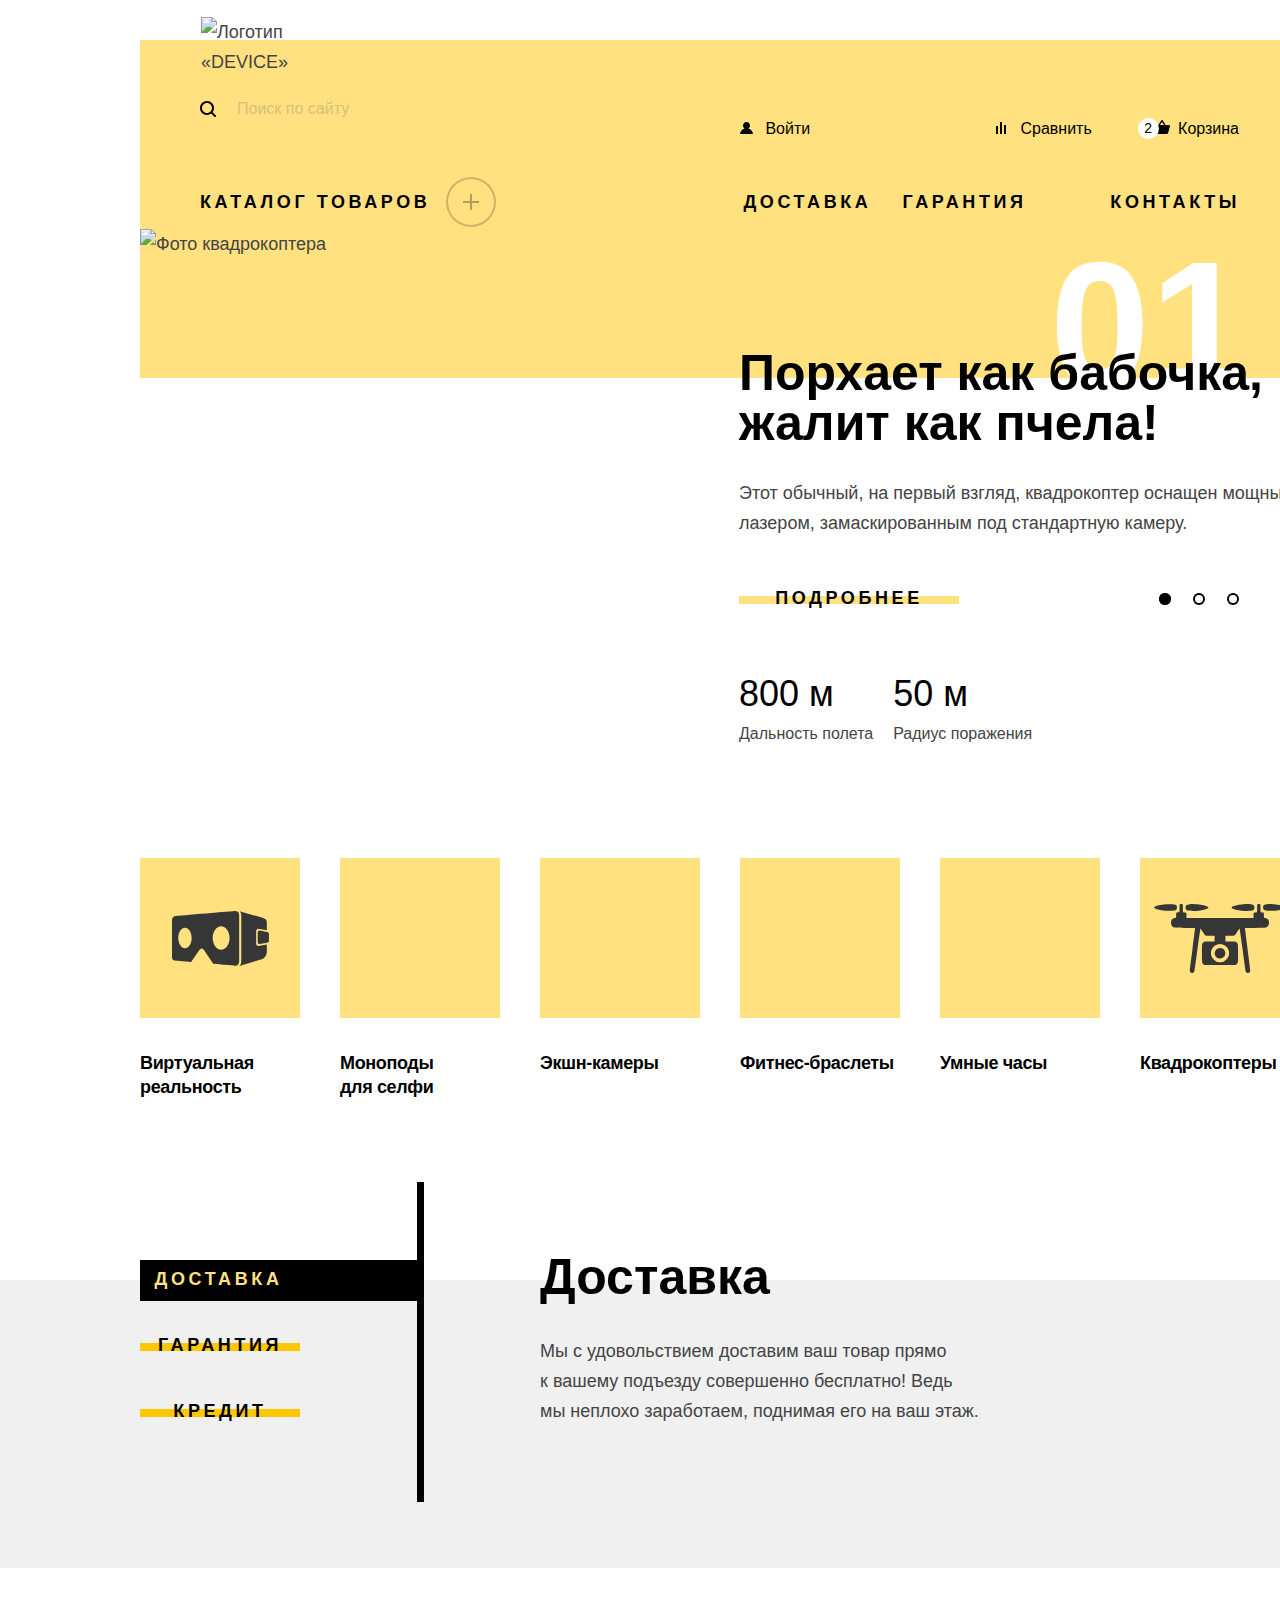
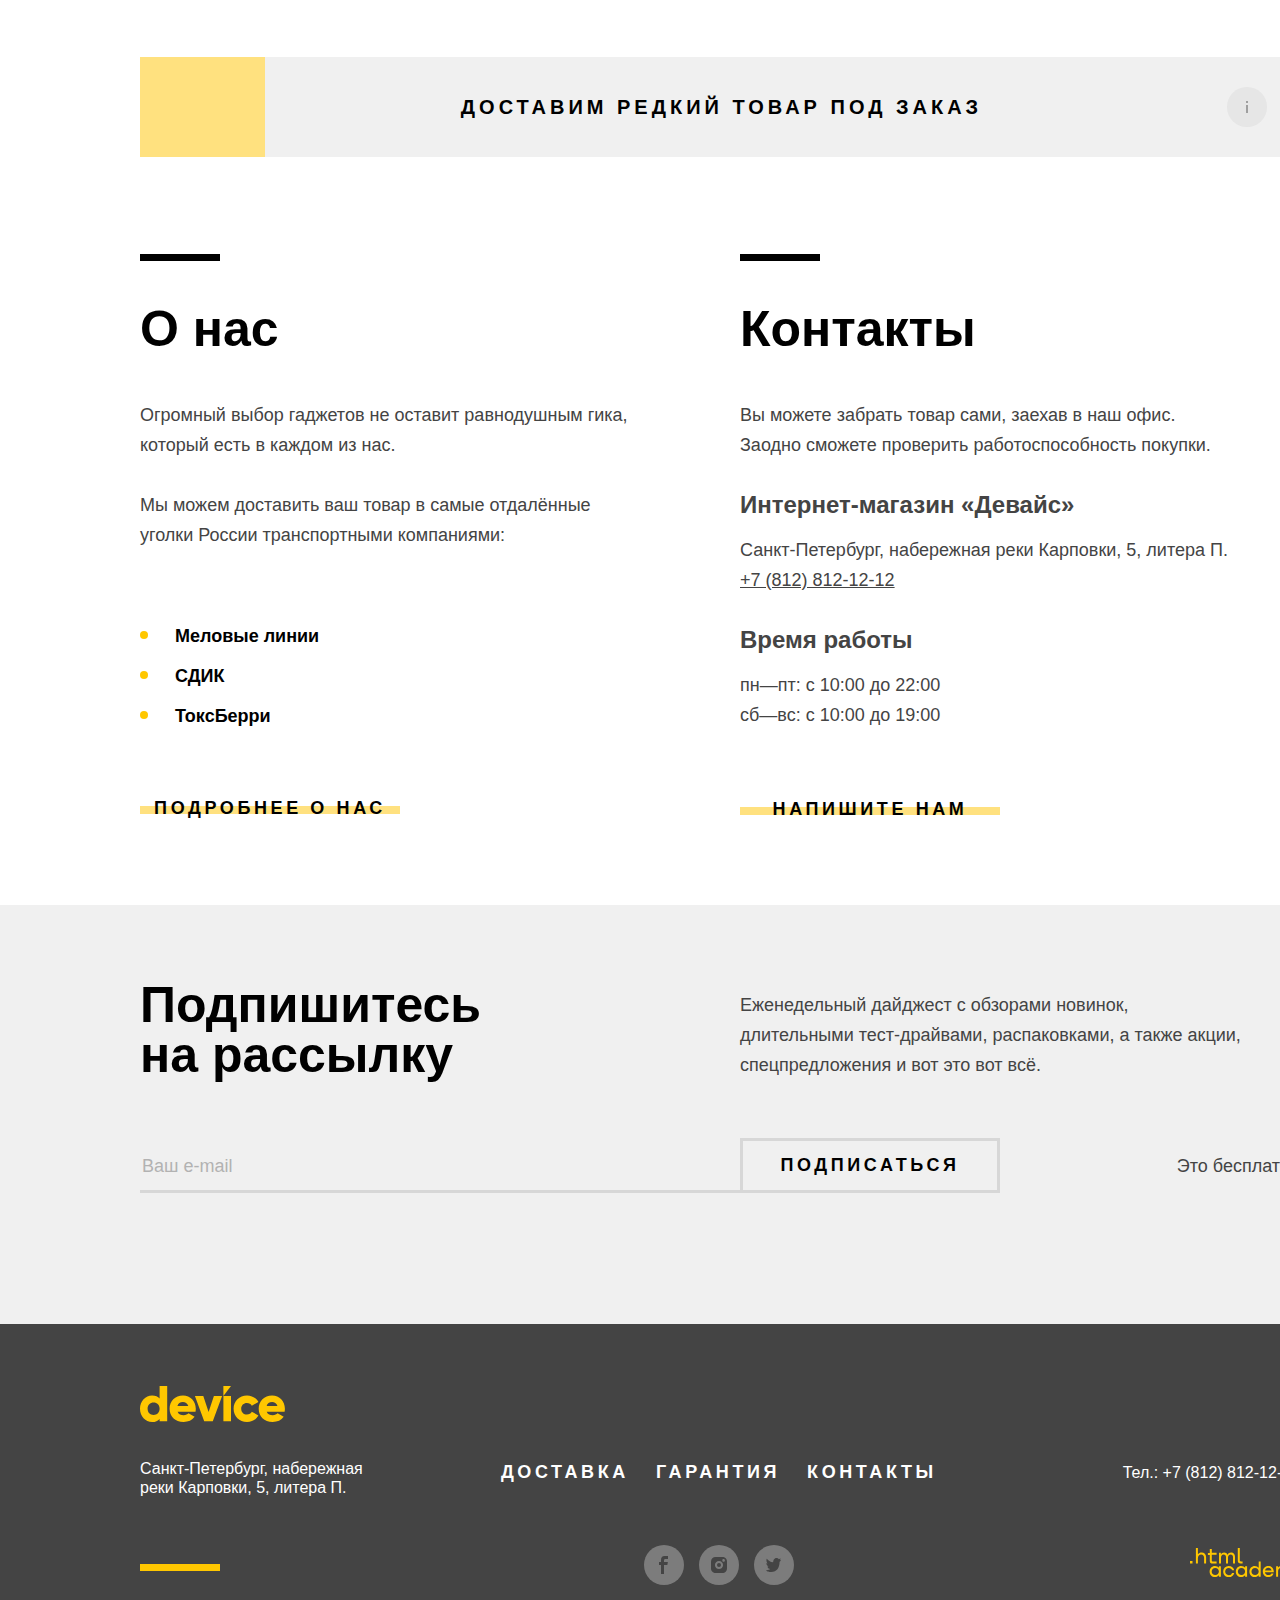
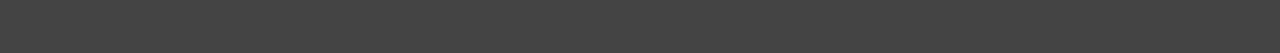
==== commit 1bec9ca3: "Вторая защита" ====
--- a/index.html
+++ b/index.html
@@ -51,23 +51,24 @@
             </svg>
             Корзина
           </a>
+          <!-- Чтобы поповер отображался необходимо добавить класс popover-open -->
           <div class="popover popover-cart">
             <div class="popover-content">
               <ul class="cart-items-list clear-list">
                 <li class="cart-item">
-                  <a class="cart-image-popover-link" href="#">
+                  <a class="cart-popover-link" href="#">
                     <img class="cart-image-popover" src="img/not-professional-selfie-stick.jpg" width="41" height="43" alt="">
+                    Любительская<br>селфи-палка
                   </a>
-                  <a class="cart-item-title" href="#">Любительская селфи-палка</a>
                   <button class="cart-item-button" type="button">
                     <span class="visually-hidden">Удалить из корзины</span>
                   </button>
                 </li>
                 <li class="cart-item">
-                  <a class="cart-image-popover-link" href="#">
-                    <img class="product-card-image" src="img/professional-selfie-stick.jpg" width="41" height="43" alt="">
+                  <a class="cart-popover-link" href="#">
+                    <img class="cart-image-popover" src="img/professional-selfie-stick.jpg" width="41" height="43" alt="">
+                    Профессиональная селфи-палка
                   </a>
-                  <a class="cart-item-title" href="#">Профессиональная селфи-палка</a>
                   <button class="cart-item-button" type="button">
                     <span class="visually-hidden">Удалить из корзины</span>
                   </button>
@@ -332,6 +333,7 @@
         <p class="distribution-description">Еженедельный дайджест с обзорами новинок,<br>длительными тест-драйвами, распаковками, а также акции,<br>спецпредложения и вот это вот всё.</p>
         <form class="distribution-form" action="https://echo.htmlacademy.ru/" method="post">
           <label class="visually-hidden" for="distribution-email">Email</label>
+          <!-- Чтобы в поле отображалось состояние при ошибке необходимо добавить класс error -->
           <input class="field-distribution-email" placeholder="Ваш e-mail" type="email" name="distribution-email" id="distribution-email" required>
           <button class="distribution-button" type="submit">Подписаться</button>
         </form>
@@ -410,9 +412,10 @@
       </div>
     </div>
   </footer>
+  <!-- Чтобы модальное окно отображалось необходимо убрать класс modal-container-close -->
   <div class="modal-container modal-container-close">
     <div class="modal modal-delivery-order">
-      <button class="modal-close-button">
+      <button class="modal-close-button" type="button">
         <span class="visually-hidden">Закрыть</span>
       </button>
       <section class="modal-content">
@@ -420,39 +423,47 @@
         <form class="delivry-order-form" action="https://echo.htmlacademy.ru/" method="post">
           <div class="field-group name-group">
             <label class="form-label-delivery" for="customer-name">Ваше имя:</label>
-            <input class="modal-field modal-field-name" type="text" id="customer-name" name="customer-name" placeholder="Имя Фамилия">
+            <!-- Чтобы в поле отображалось состояние при ошибке необходимо добавить класс error -->
+            <input class="modal-field modal-field-name" type="text" id="customer-name" name="customer-name" placeholder="Имя Фамилия" required>
             <svg class="field-icon" width="13" height="12" xmlns="http://www.w3.org/2000/svg">
               <path d="M0 12h13c-.2-2.6-2.1-4.8-4.7-5.5 1-.6 1.7-1.7 1.7-3C10 1.6 8.4 0 6.5 0S3 1.6 3 3.5c0 1.3.7 2.4 1.7 3C2.1 7.2.2 9.4 0 12Z" />
             </svg>
+            <!-- Чтобы в подписи к полю отображалось состояние при ошибке необходимо добавить класс error -->
             <span class="signature-field signature-name">Пожалуйста, представьтесь</span>
           </div>
           <div class="field-group mail-group">
             <label class="form-label-delivery" for="customer-mail">Ваш e-mail:</label>
-            <input class="modal-field" type="text" id="customer-mail" name="customer-mail" placeholder="krasotka92@mail.ru">
+            <!-- Чтобы в поле отображалось состояние при ошибке необходимо добавить класс error -->
+            <input class="modal-field" type="text" id="customer-mail" name="customer-mail" placeholder="krasotka92@mail.ru" required>
             <svg class="field-icon" width="15" height="12" xmlns="http://www.w3.org/2000/svg">
               <path d="M7.6 8C7.2 8 7 7.9 6.6 7.7L0 4V11C0 11.6 0.4 12 0.9 12H14.1C14.7 12 15 11.6 15 11V4L8.5 7.7C8.1 7.9 7.9 8 7.6 8ZM14.1 0H0.9C0.4 0 0 0.5 0 1V1.8L7.5 6L15 1.8V1C15 0.5 14.6 0 14.1 0Z" />
             </svg>
+            <!-- Чтобы в подписи к полю отображалось состояние при ошибке необходимо добавить класс error -->
             <span class="signature-field signature-mail">Забавный у вас адрес</span>
           </div>
           <div class="field-group order-group">
             <label class="form-label-delivery" for="order-description">Что нужно привезти:</label>
-            <input class="modal-field" type="text" id="order-description" name="order-description" placeholder="В свободной форме">
+            <!-- Чтобы в поле отображалось состояние при ошибке необходимо добавить класс error -->
+            <input class="modal-field" type="text" id="order-description" name="order-description" placeholder="В свободной форме" required>
           </div>
           <div class="field-group count-group">
             <label class="form-label-delivery" for="order-count">Количество:</label>
-            <button class="modal-info-button" type="button">
-              <span class="visually-hidden">Посмотреть дополнительную информацию</span>
-            </button>
-            <div class="count-popover">
-              <p class="count-popover-content">Постараемся найти, сколько нужно. Привезём сколько получится по требованиям к провозу багажа.</p>
+            <div class="count-popover-conteiner">
+              <button class="modal-info-button" type="button">
+                <span class="visually-hidden">Посмотреть дополнительную информацию</span>
+              </button>
+              <div class="count-popover">
+                <p class="count-popover-content">Постараемся найти, сколько нужно. Привезём сколько получится по требованиям к провозу багажа.</p>
+              </div>
             </div>
-            <button class="button-count button-minus">
+            <button class="button-count button-minus" type="button">
               <span class="visually-hidden">Уменьшить колличество</span>
             </button>
-            <button class="button-count button-plus">
+            <button class="button-count button-plus" type="button">
               <span class="visually-hidden">Увеличить колличество</span>
             </button>
-            <input class="modal-field modal-field-count" type="number" id="order-count" name="order-count" value="1">
+            <!-- Чтобы в поле отображалось состояние при ошибке необходимо добавить класс error -->
+            <input class="modal-field modal-field-count" type="number" id="order-count" name="order-count" value="1" required>
           </div>
           <button class="button modal-button-submit" type="submit">Отправить</button>
         </form>
--- a/styles/styles.css
+++ b/styles/styles.css
@@ -164,7 +164,7 @@
 }
 
 .user-list {
-  transform: translateY(-7px);
+  margin-top: -7px;
 }
 
 .user-search-form {
@@ -228,12 +228,12 @@
   cursor: pointer;
 }
 
-.user-search-form:focus-within .search-button {
-  opacity: 1;
+.user-search-form:focus-within .field-search:placeholder-shown + .search-button {
+  opacity: 0;
+}
+
+.user-search-form:focus-within input + .search-button {
   box-shadow: inset 0 0 0 2px #AF4FFF;
-}
-
-.user-search-form:hover .search-button {
   opacity: 1;
 }
 
@@ -604,10 +604,12 @@
   z-index: 2;
   top: 359px;
   right: 50px;
+  width: 102px;
 }
 
 .slider-pagination-item {
   margin: 0 11px;
+  margin-bottom: 11px;
 }
 
 .slider-pagination-button {
@@ -1104,8 +1106,9 @@
   border-bottom: 3px solid #000000;
 }
 
-.field-distribution-email:focus:invalid {
+.field-distribution-email.error:focus {
   opacity: 1;
+  background-color: #F0F0F0;
   border-bottom: 3px solid rgba(255, 61, 61, 1);
 }
 
@@ -1168,12 +1171,13 @@
 
 .footer-address-logo {
   position: relative;
-}
-
-.footer-address-logo ::after {
+  padding-bottom: 27px;
+}
+
+.footer-address-logo::after {
   position: absolute;
   left: 0;
-  bottom: 22px;
+  bottom: 20px;
   content: "";
   width: 80px;
   border-bottom: 7px solid #FFC700;
@@ -1498,11 +1502,11 @@
   color: #000000;
 }
 
-.field-group:focus:invalid .modal-field {
+.modal-field.error:focus {
   box-shadow: inset 0 0 0 3px #FF3D3D;
 }
 
-.field-group:focus:invalid .signature-field {
+.field-group:focus-within .signature-field.error {
   color: #FF3D3D;
 }
 
@@ -1516,6 +1520,12 @@
 .modal-field-count {
   padding-right: 20px;
   text-align: center;
+}
+
+.modal-field-count::-webkit-inner-spin-button,
+.modal-field-count::-webkit-outer-spin-button {
+  -webkit-appearance: none;
+  appearance: none;
 }
 
 .modal-info-button {
@@ -1529,9 +1539,18 @@
   background: url(../img/icons/info.svg) no-repeat center #FFE17F;
   border: none;
   border-radius: 50%;
-}
-
-.modal-info-button:hover .count-popover {
+  cursor: pointer;
+}
+
+.modal-info-button:focus {
+  outline: outset;
+}
+
+.count-popover-conteiner:focus-within .count-popover {
+  display: block;
+}
+
+.count-popover-conteiner:hover .count-popover {
   display: block;
 }
 
@@ -1543,6 +1562,7 @@
   height: 32px;
   border: none;
   border-radius: 50%;
+  cursor: pointer;
 }
 
 .button-count:focus {
@@ -1586,7 +1606,7 @@
 .count-popover {
   position: absolute;
   top: 35px;
-  right: -35px;
+  right: -20px;
   z-index: 3;
   display: none;
   width: 162px;
@@ -2324,7 +2344,7 @@
   position: absolute;
   top: 40px;
   right: -60px;
-  z-index: 3;
+  z-index: 4;
   display: none;
   box-sizing: border-box;
   width: 320px;
@@ -2358,7 +2378,7 @@
 
 .cart-item {
   display: grid;
-  grid-template-columns: 41px 214px 25px;
+  grid-template-columns: 244px 36px;
   grid-template-rows: 43px;
 }
 
@@ -2368,42 +2388,35 @@
   border-top: 1px solid rgba(255, 255, 255, 0.1);
 }
 
-.cart-item:focus-within .cart-image-popover-link {
-  box-shadow: 0 0 0 5px #AF4FFF;
-}
-
-.cart-item:hover .cart-image-popover-link {
-  opacity: 0.6;
-}
-
-.cart-item:active .cart-image-popover-link {
-  opacity: 0.3;
-}
-
-.cart-item:focus-within .cart-item-title {
-  color: #AF4FFF;
-}
-
-.cart-item:hover .cart-item-title {
-  opacity: 0.6;
-}
-
-.cart-item:active .cart-item-title {
-  opacity: 0.3;
-}
-
-.cart-item-title {
-  margin-left: 23px;
+.cart-popover-link {
+  display: grid;
+  grid-template-columns: 64px 180px;
   color: #FFFFFF;
   text-decoration: none;
 }
 
+.cart-popover-link:focus .cart-image-popover {
+  box-shadow: 0 0 0 5px #AF4FFF;
+}
+
+.cart-popover-link:focus {
+  color: #AF4FFF;
+}
+
+.cart-popover-link:hover {
+  opacity: 0.6;
+}
+
+.cart-popover-link:active {
+  opacity: 0.3;
+}
+
 .cart-item-button {
   position: relative;
   display: block;
   width: 11px;
   height: 11px;
-  margin-left: 11px;
+  margin-left: 16px;
   padding: 12.5px;
   background: transparent;
   border: none;
